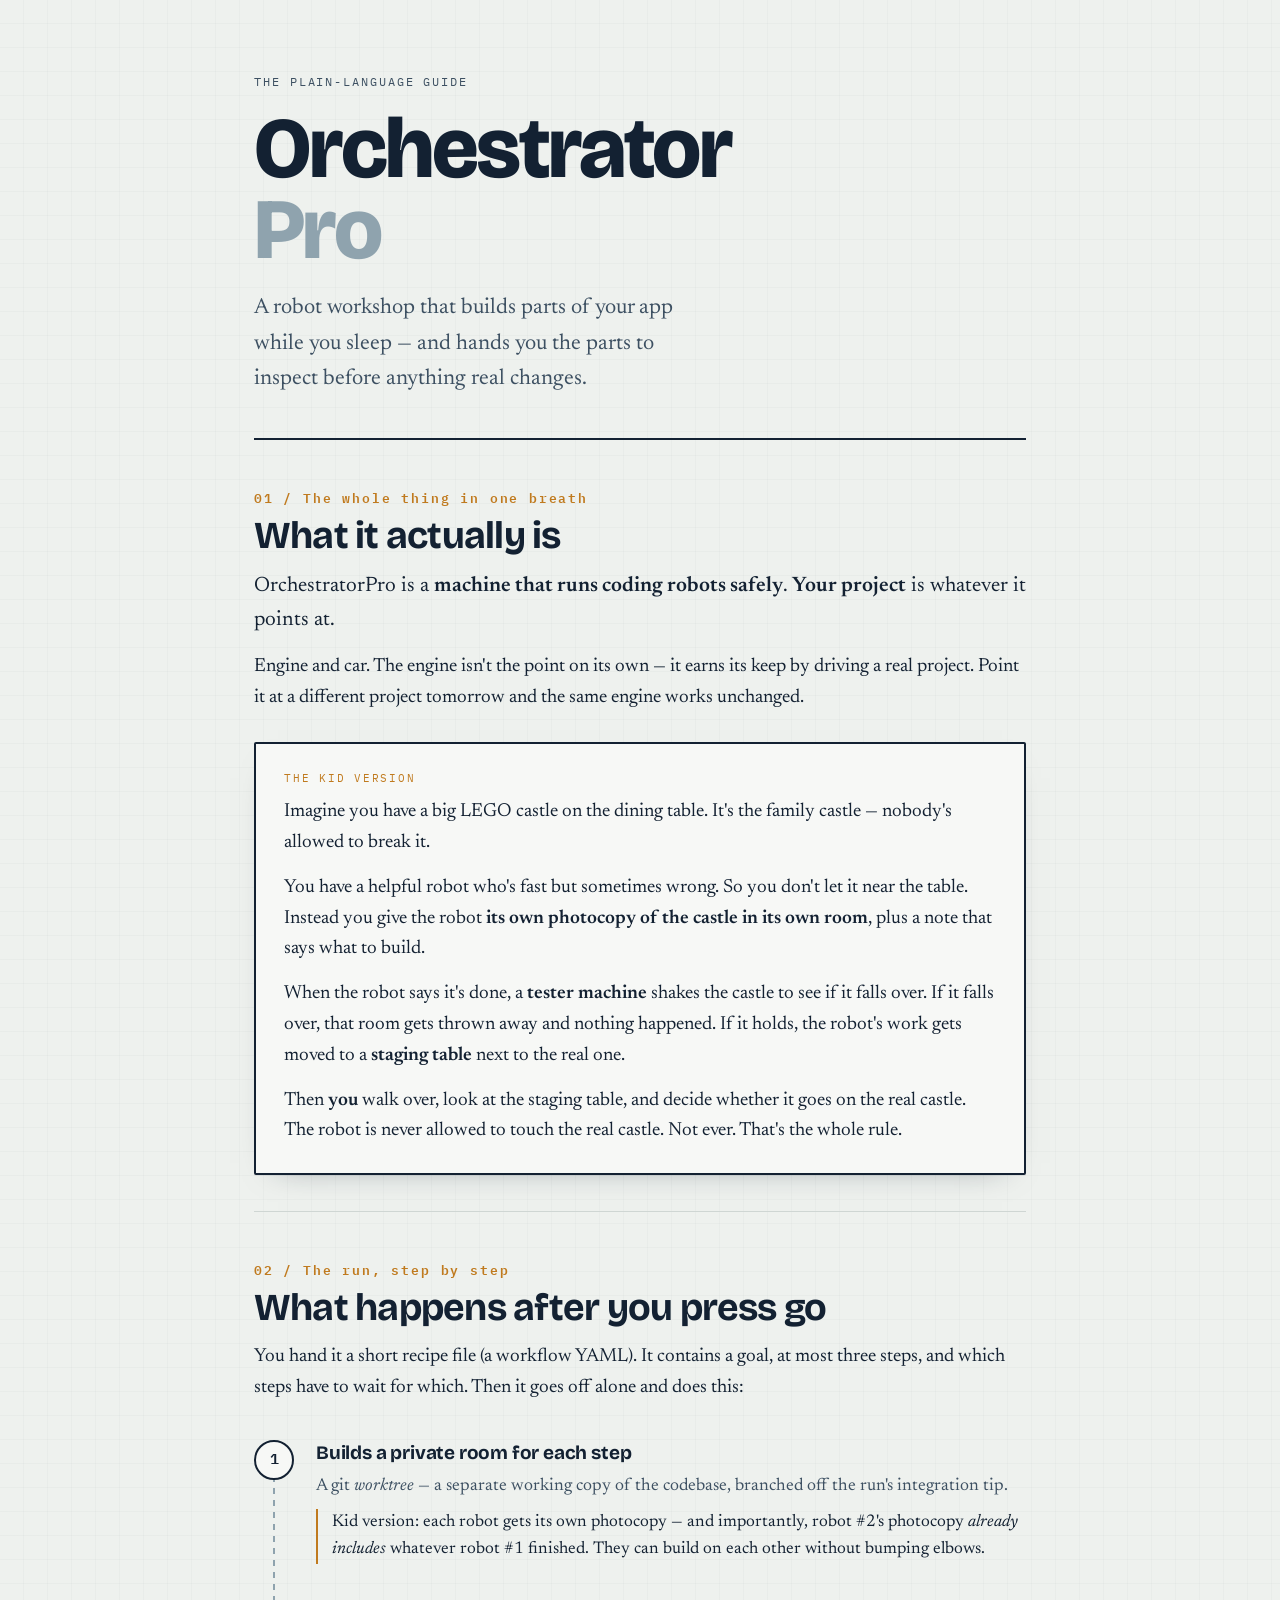
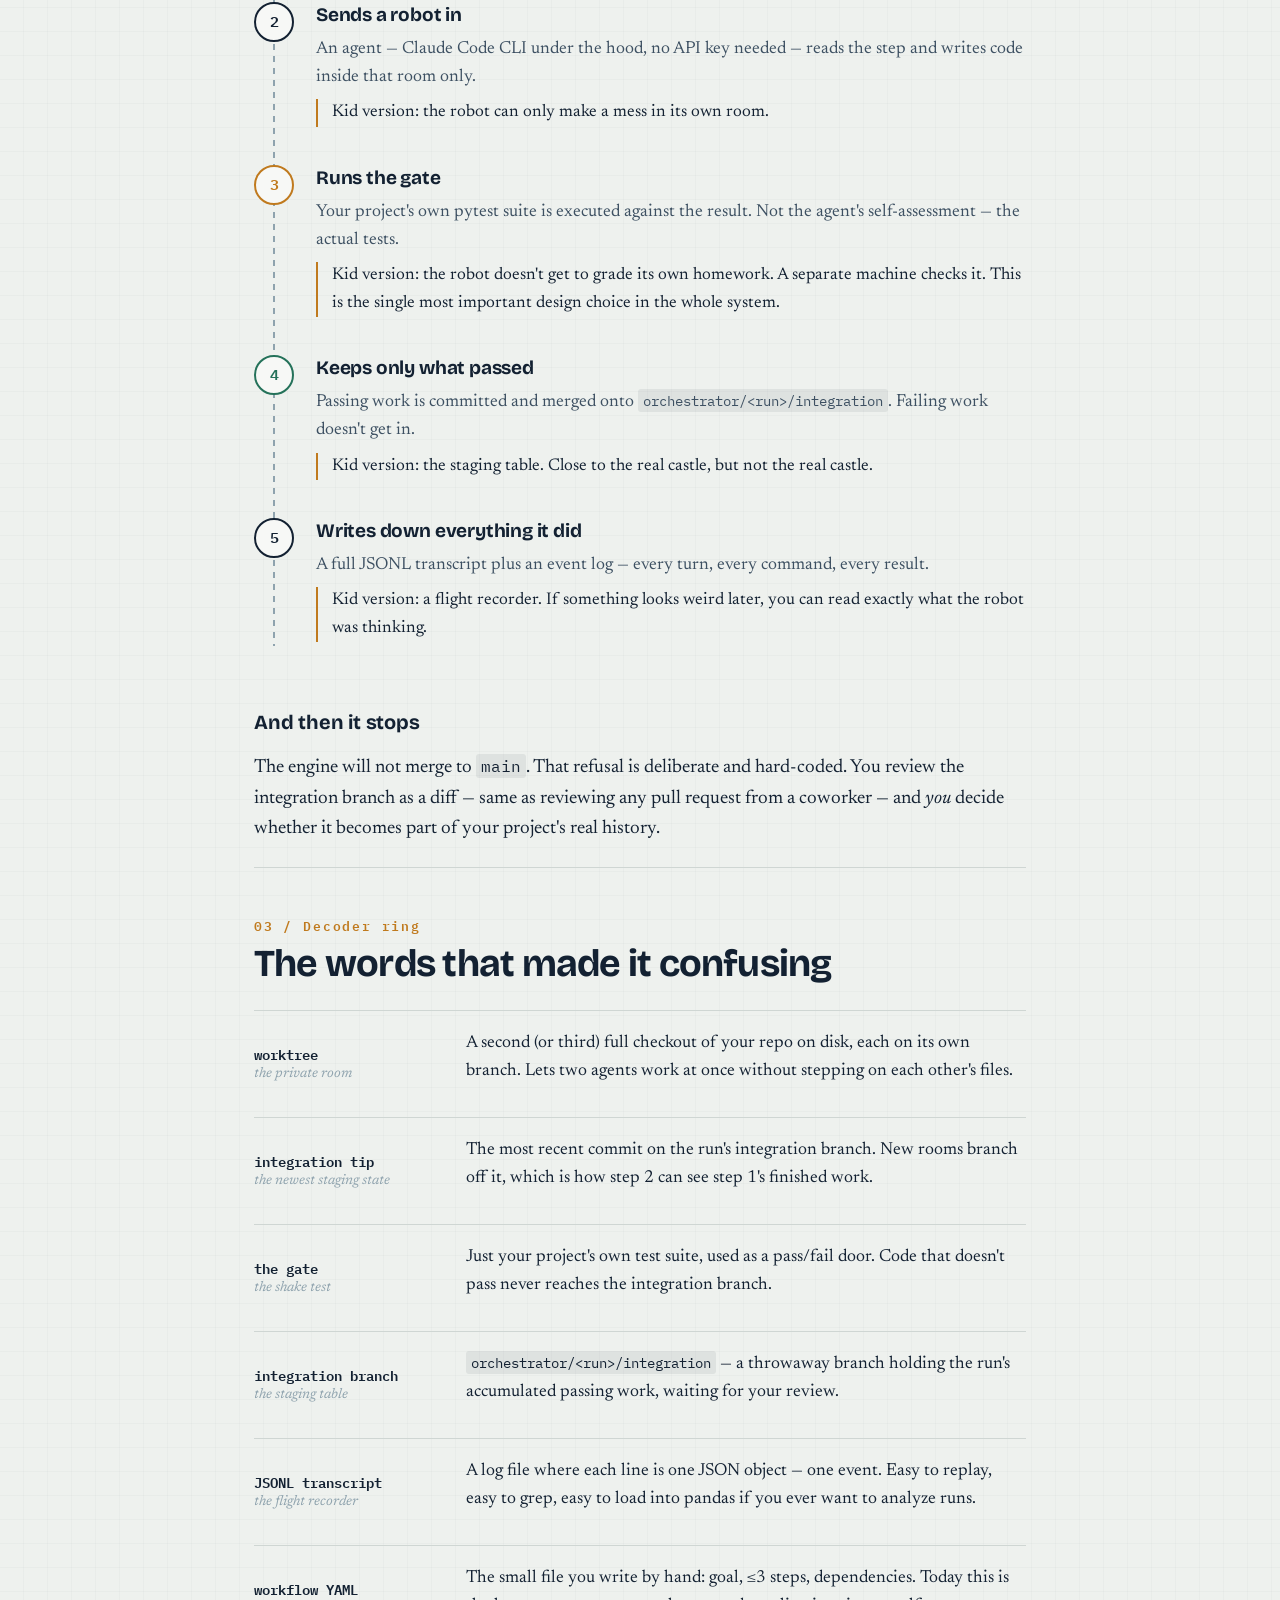
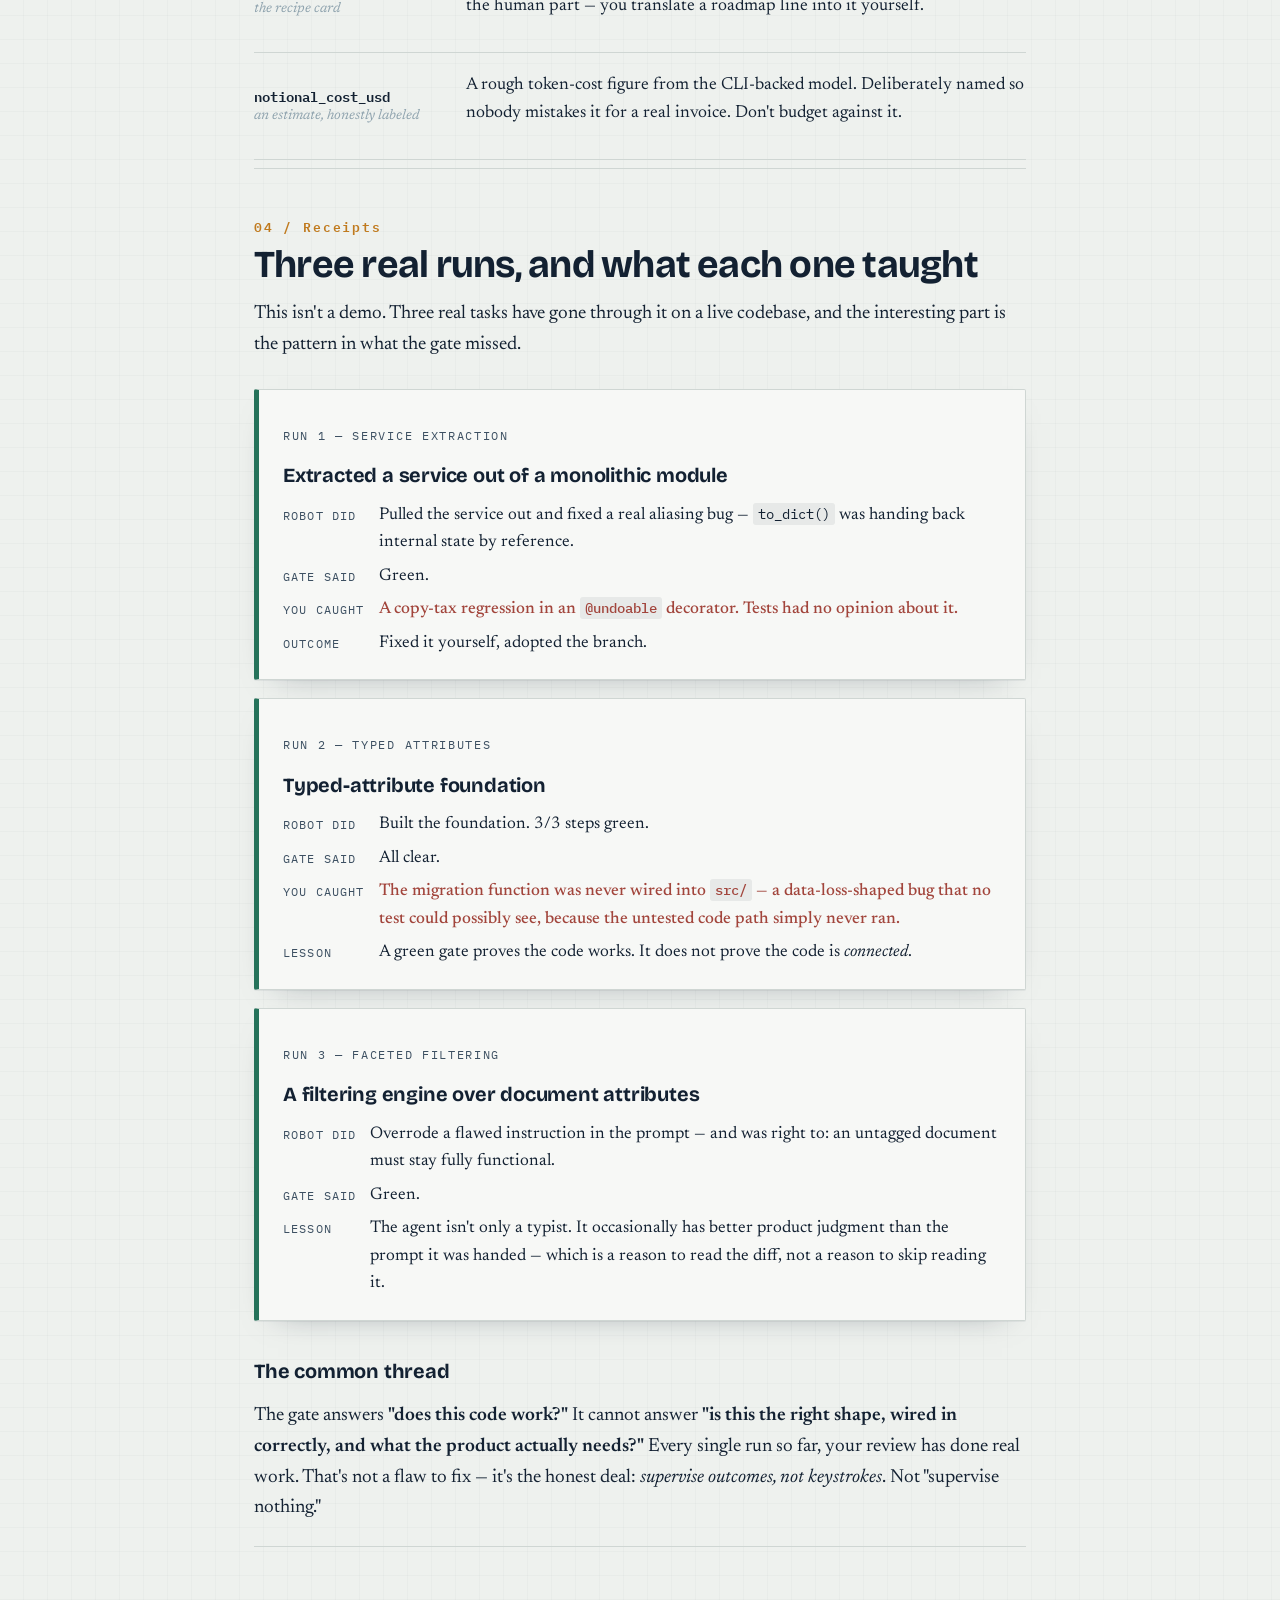
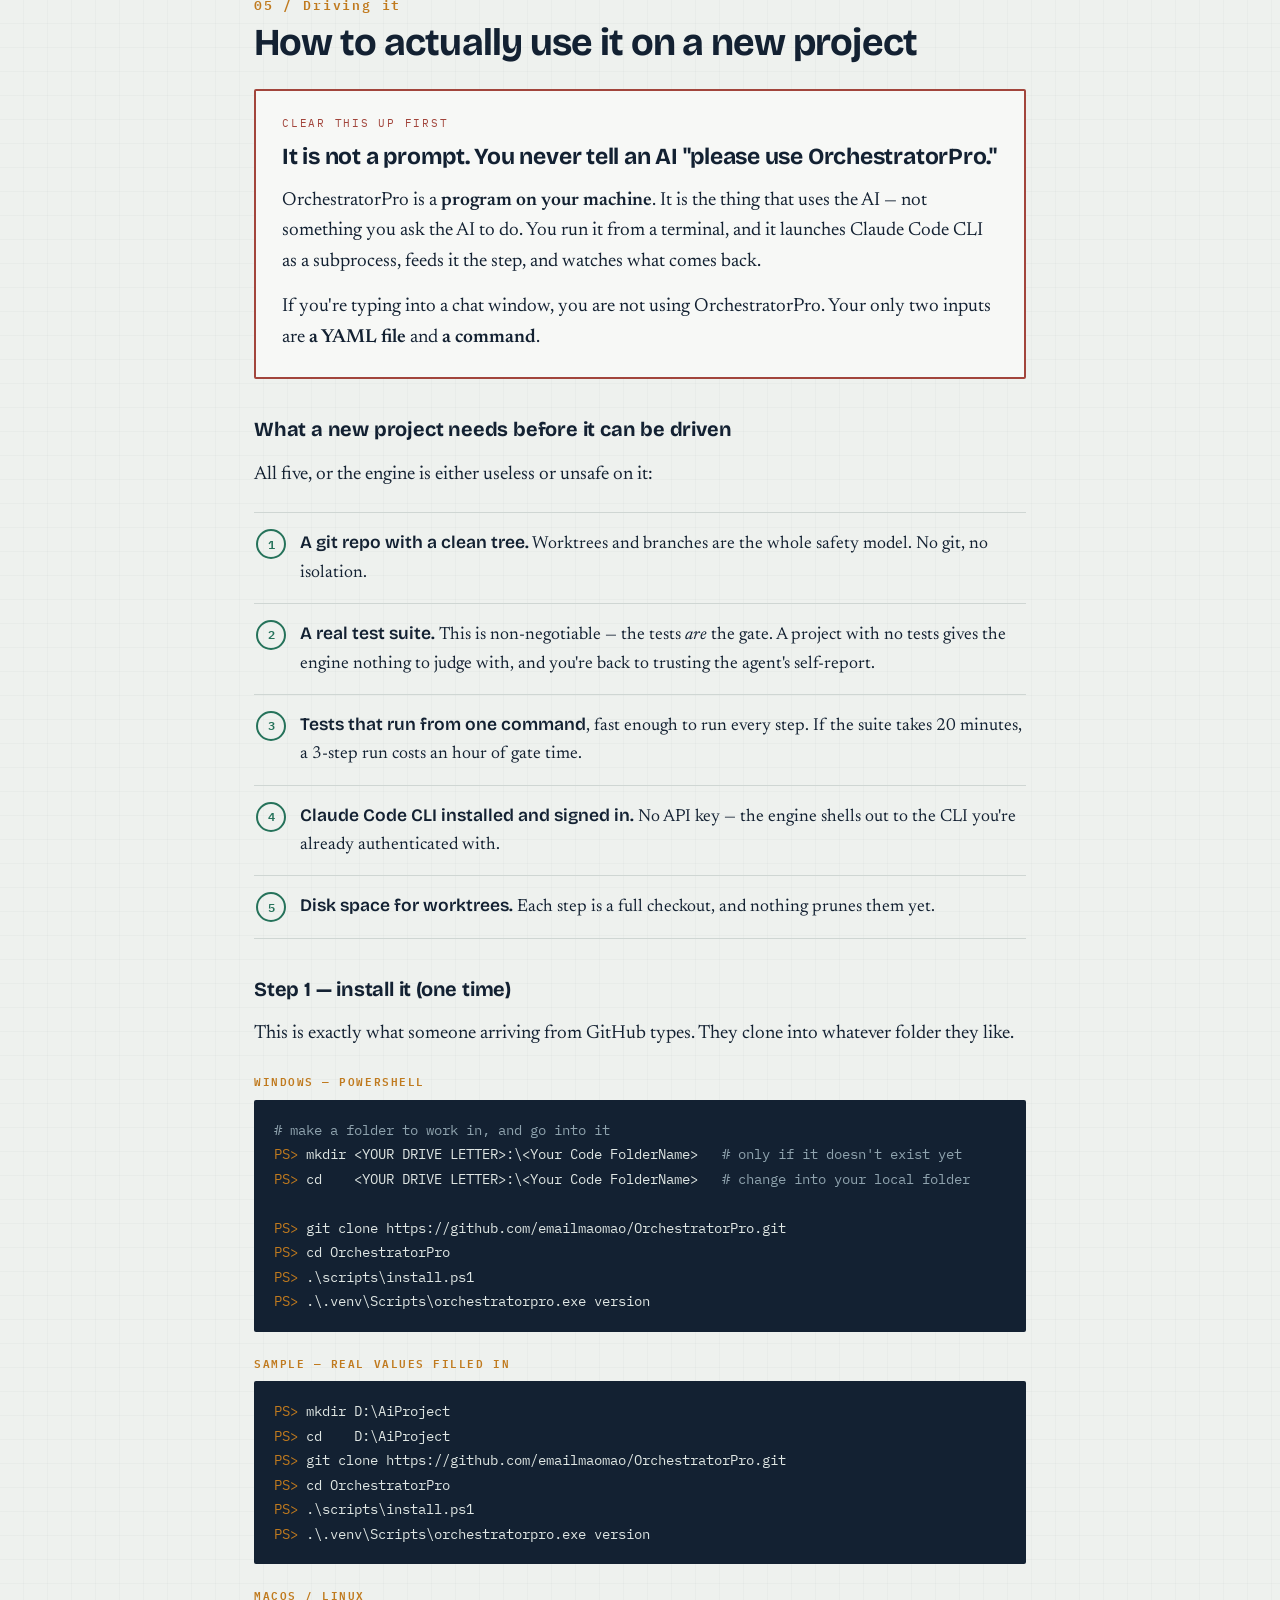
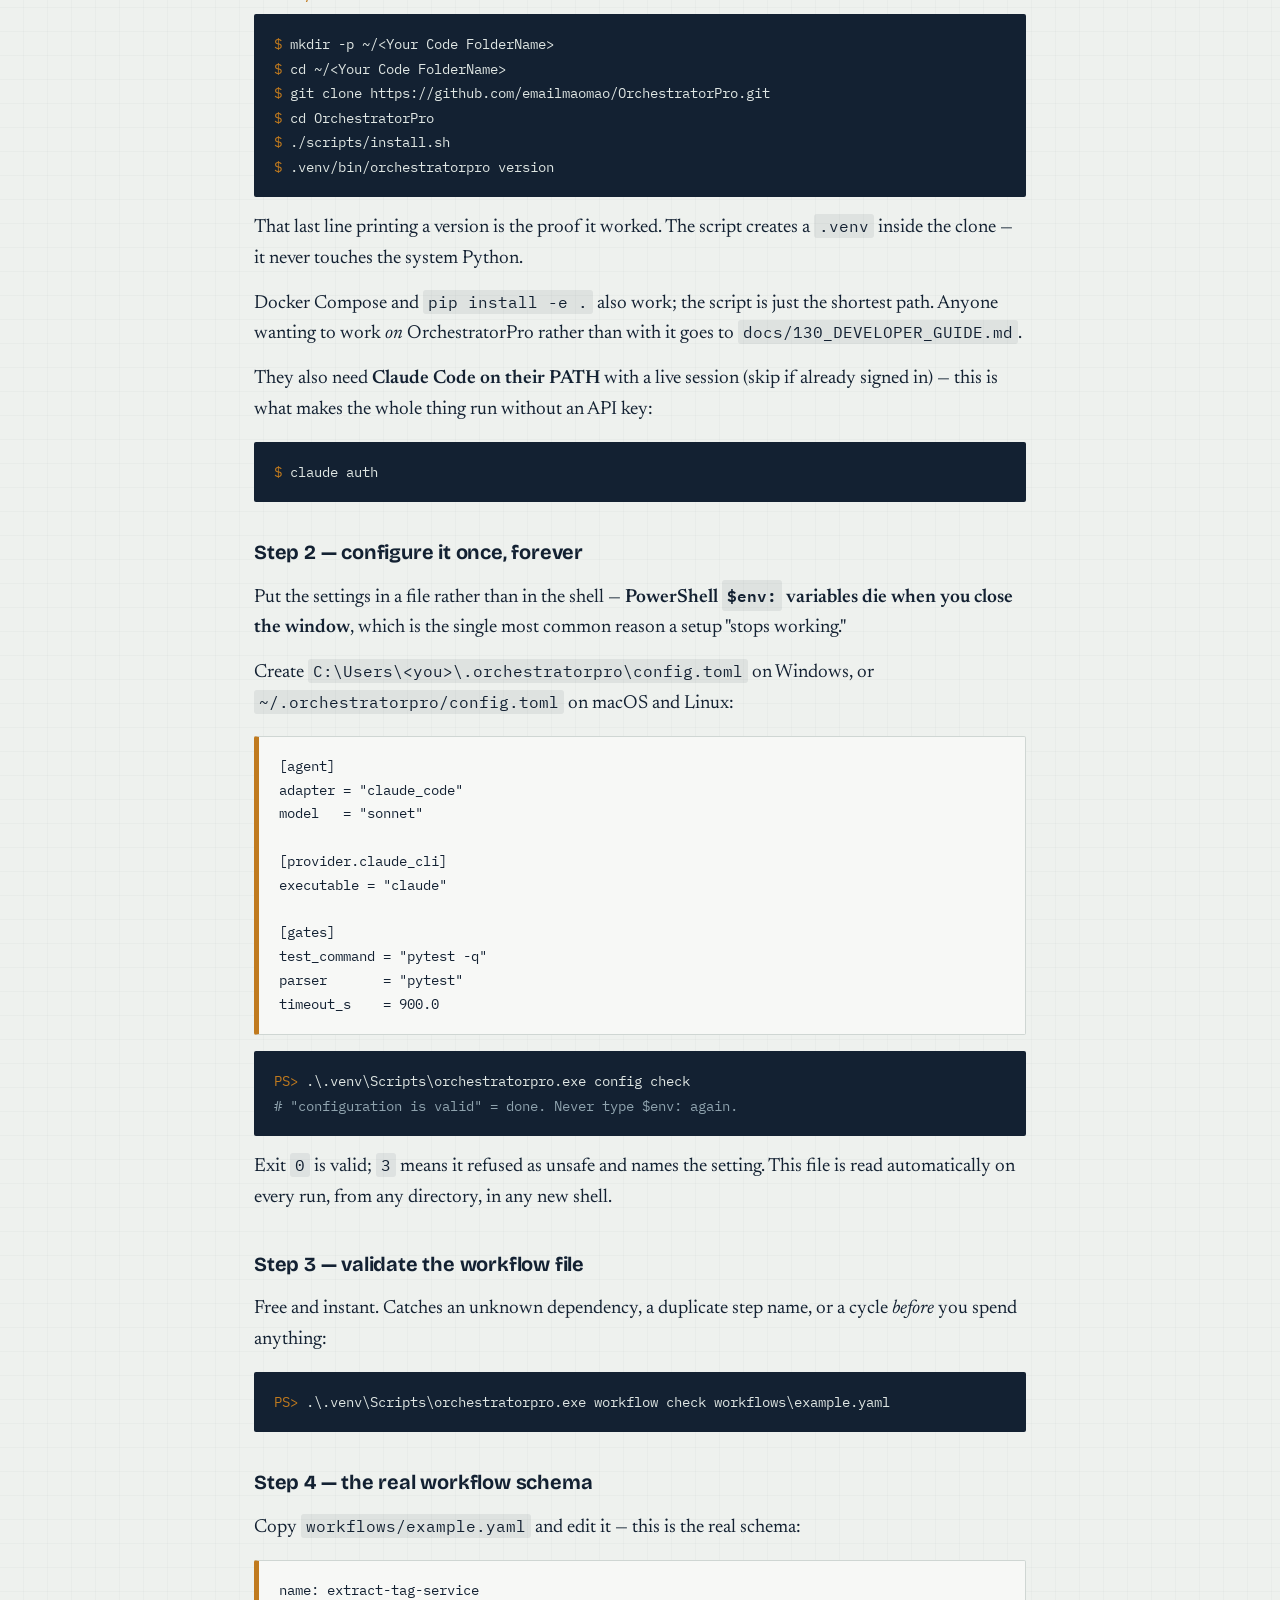
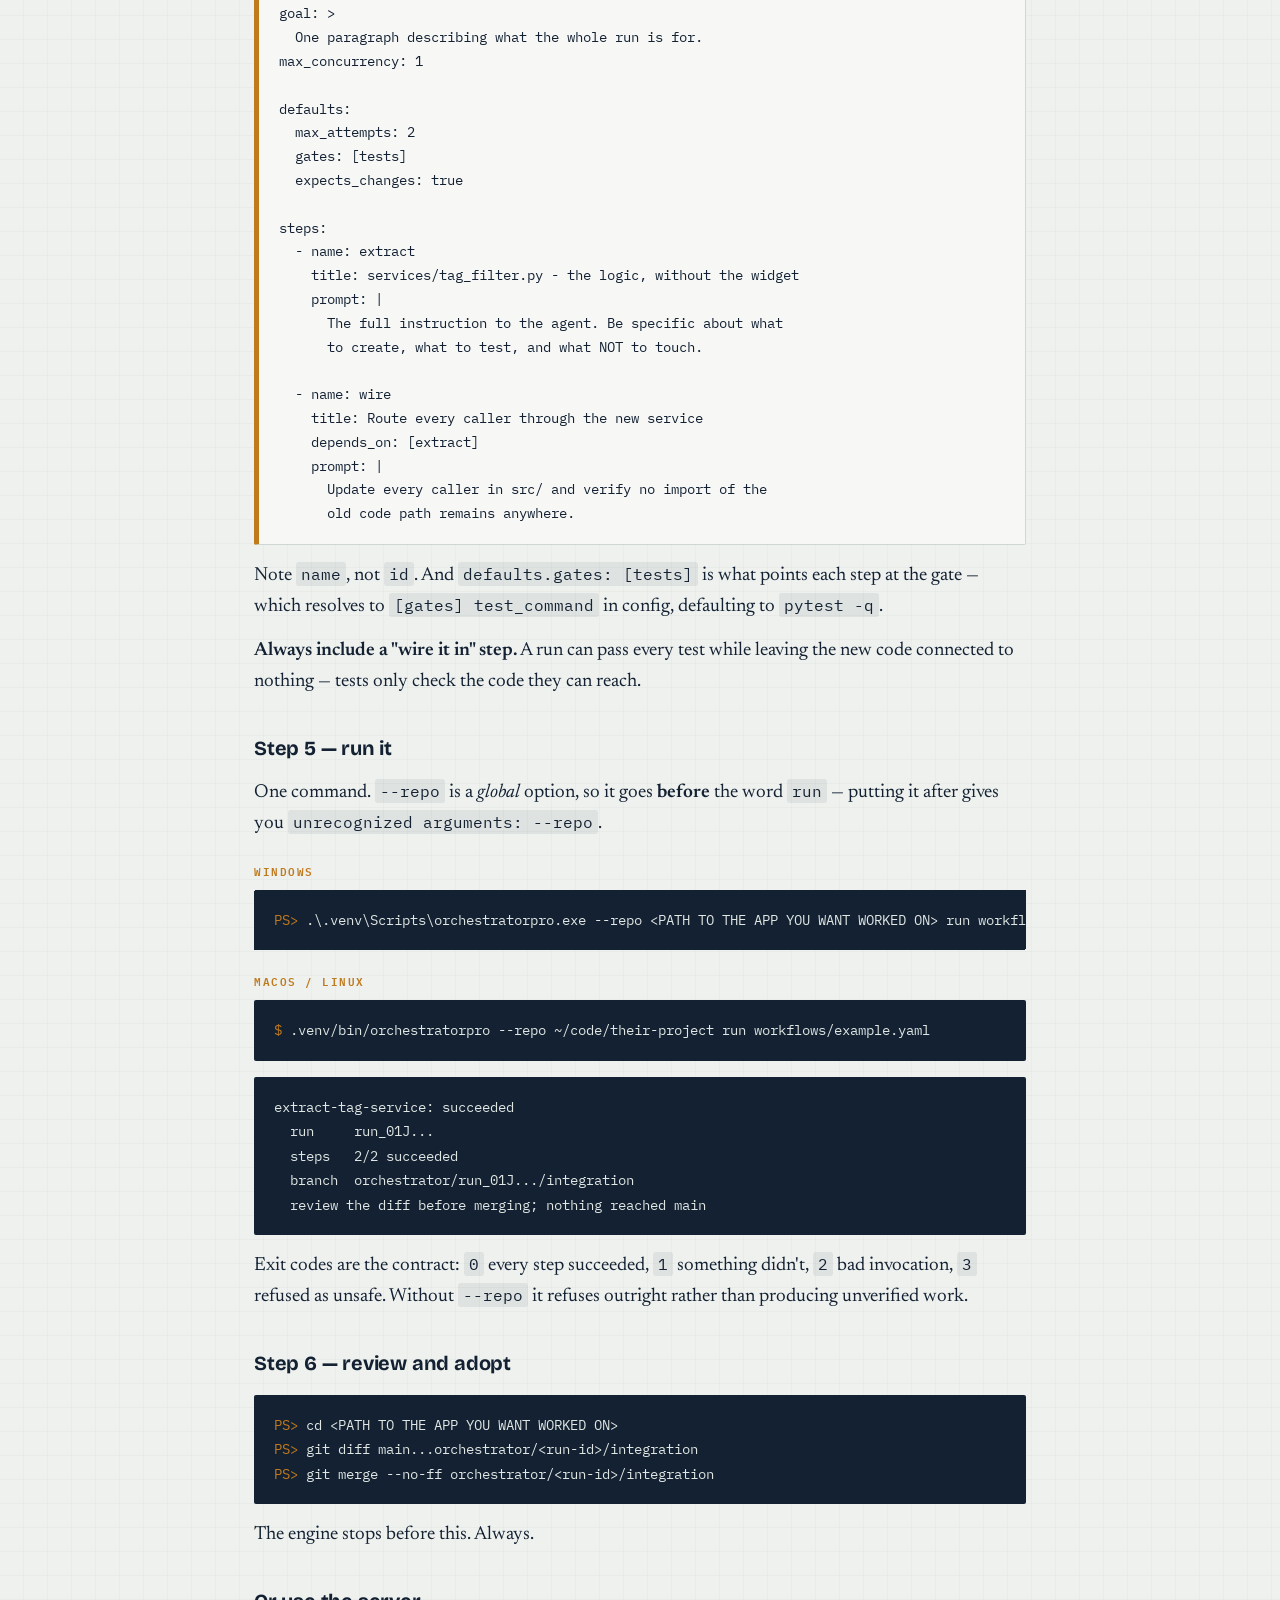
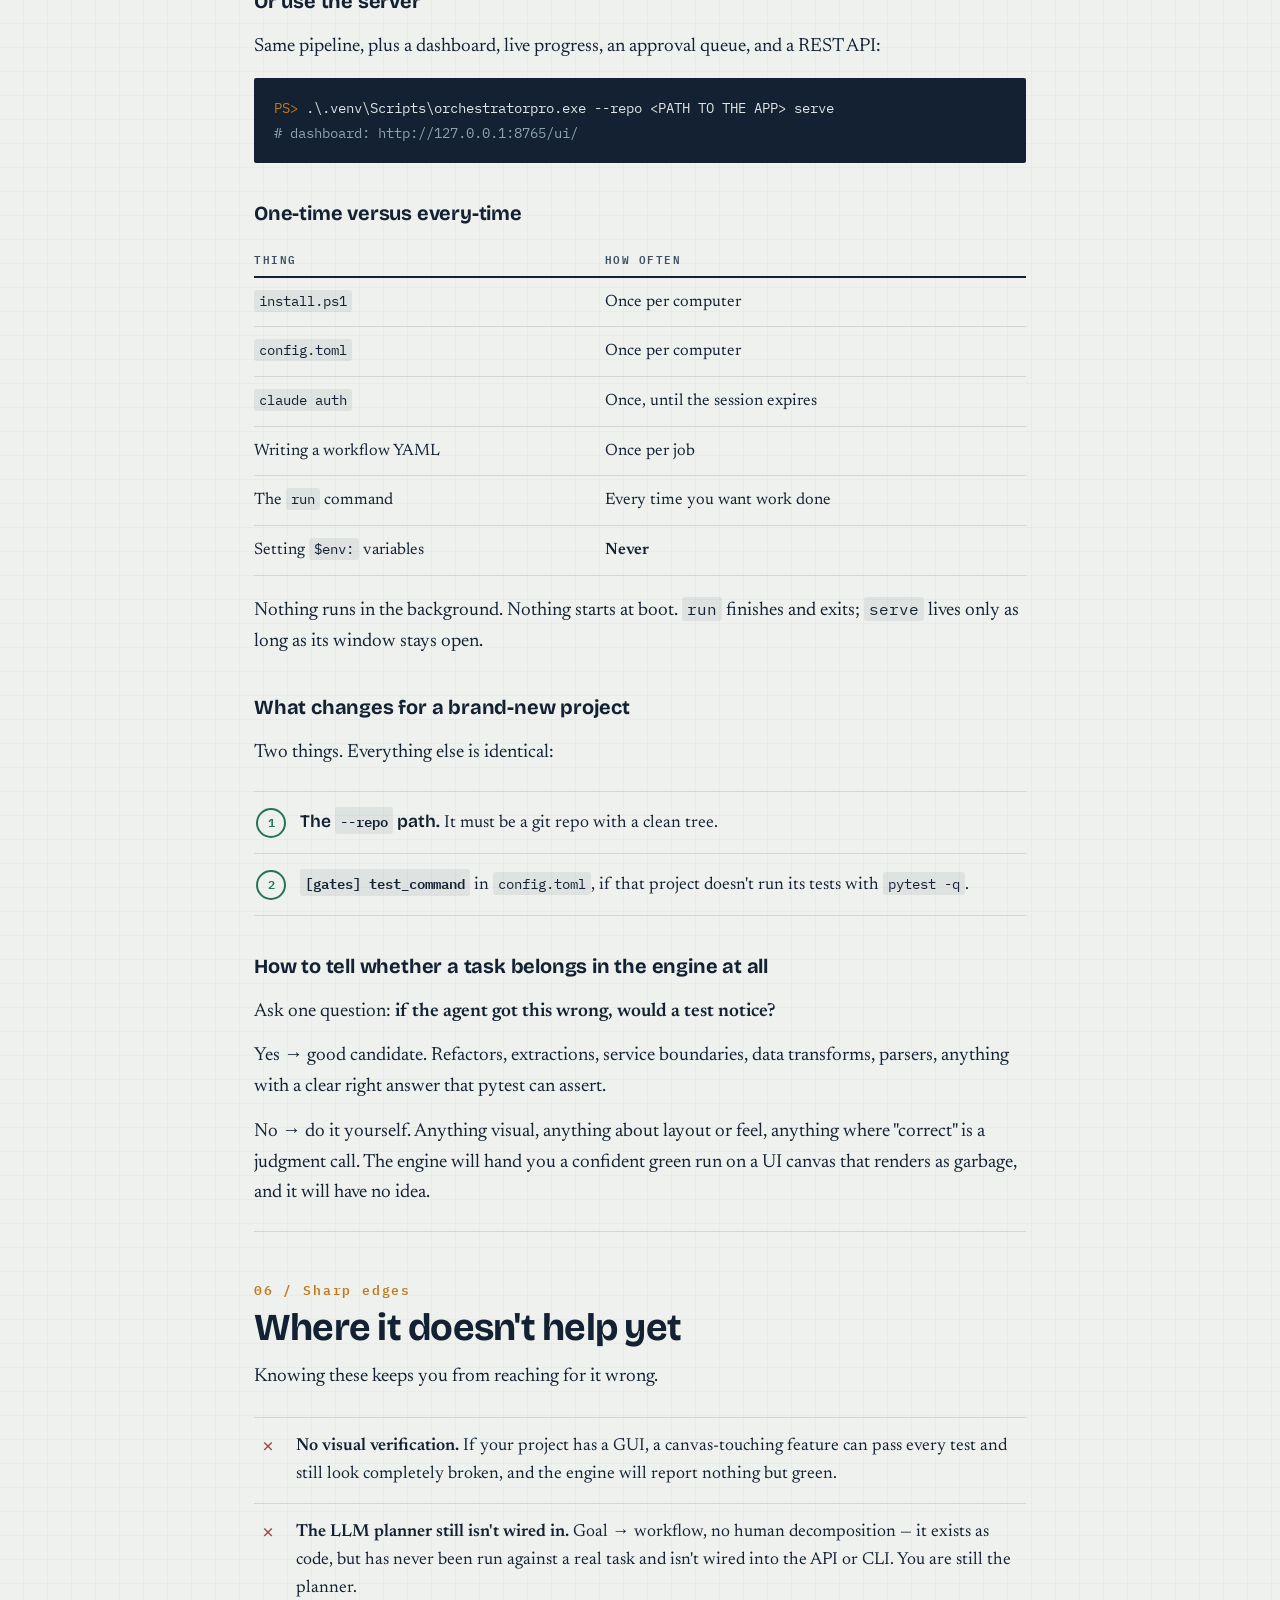
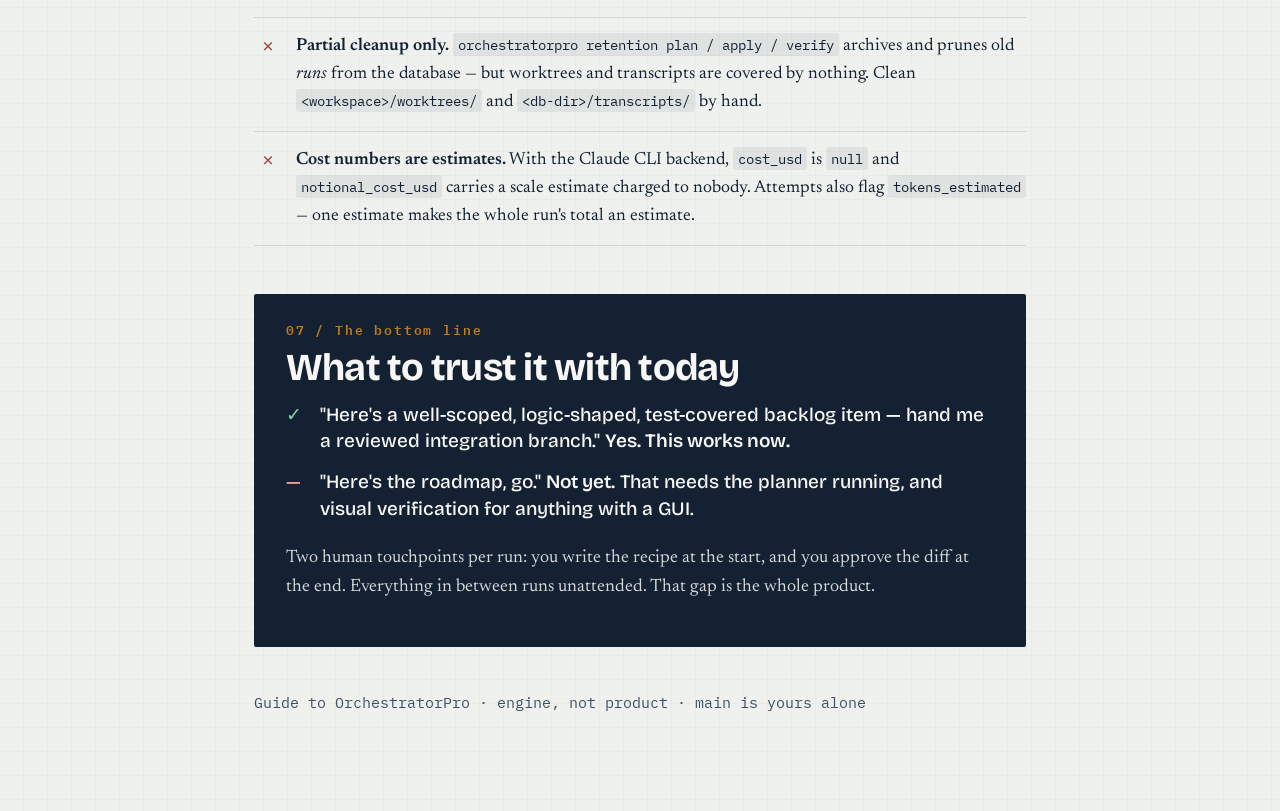
==== OrchestratorPro-guide.html @ 6c3adb08 "Add the plain-language guide" ====
<!DOCTYPE html>
<html lang="en">
<head>
<meta charset="utf-8">
<meta name="viewport" content="width=device-width, initial-scale=1">
<title>OrchestratorPro — the plain-language guide</title>
<link rel="preconnect" href="https://fonts.googleapis.com">
<link rel="preconnect" href="https://fonts.gstatic.com" crossorigin>
<link href="https://fonts.googleapis.com/css2?family=Bricolage+Grotesque:opsz,wght@12..96,500;12..96,700;12..96,800&family=Newsreader:ital,opsz,wght@0,6..72,400;0,6..72,500;1,6..72,400&family=IBM+Plex+Mono:wght@400;600&display=swap" rel="stylesheet">
<style>
  :root{
    --ink:#132132; --ink-soft:#3d5062; --paper:#eef1ee; --paper-2:#f7f8f6;
    --rail:#8fa3ae; --pass:#25725a; --gate:#c07a1e; --stop:#a2453c; --line:#cfd6d3;
    --shadow:0 1px 0 rgba(19,33,50,.06), 0 12px 32px -24px rgba(19,33,50,.5);
  }
  *{box-sizing:border-box}
  html{-webkit-text-size-adjust:100%}
  body{
    margin:0;
    background:
      linear-gradient(transparent 23px, rgba(19,33,50,.045) 24px),
      linear-gradient(90deg, transparent 23px, rgba(19,33,50,.045) 24px),
      var(--paper);
    background-size:24px 24px;
    color:var(--ink);
    font-family:"Newsreader",Georgia,serif;
    font-size:19px; line-height:1.62;
  }
  .wrap{max-width:820px;margin:0 auto;padding:0 24px 96px}
  .mast{padding:72px 0 40px;border-bottom:2px solid var(--ink)}
  .eyebrow{
    font-family:"IBM Plex Mono",ui-monospace,monospace;
    font-size:12px;letter-spacing:.16em;text-transform:uppercase;
    color:var(--ink-soft);margin:0 0 18px;
  }
  h1{
    font-family:"Bricolage Grotesque","Helvetica Neue",sans-serif;
    font-weight:800;font-size:clamp(44px,8vw,86px);line-height:.94;
    letter-spacing:-.03em;margin:0 0 20px;
  }
  h1 em{font-style:normal;display:block;color:var(--rail)}
  .standfirst{font-size:22px;max-width:38ch;margin:0;color:var(--ink-soft)}
  section{padding:52px 0 8px;border-bottom:1px solid var(--line)}
  section:last-of-type{border-bottom:0}
  h2{
    font-family:"Bricolage Grotesque",sans-serif;font-weight:700;
    font-size:clamp(26px,4.2vw,38px);line-height:1.06;letter-spacing:-.02em;margin:0 0 6px;
  }
  h2 .num{
    font-family:"IBM Plex Mono",monospace;font-size:13px;font-weight:600;
    color:var(--gate);display:block;letter-spacing:.14em;margin-bottom:10px;
  }
  h3{
    font-family:"Bricolage Grotesque",sans-serif;font-weight:700;
    font-size:20px;letter-spacing:-.01em;margin:34px 0 6px;
  }
  p{margin:14px 0}
  .lede{font-size:21px}
  strong{font-weight:600}
  code,.mono{font-family:"IBM Plex Mono",ui-monospace,monospace;font-size:.82em}
  code{background:rgba(19,33,50,.07);padding:2px 5px;border-radius:3px}
  .kid{
    background:var(--paper-2);border:2px solid var(--ink);border-radius:2px;
    padding:26px 28px;margin:28px 0;box-shadow:var(--shadow);
  }
  .kid .tag{
    font-family:"IBM Plex Mono",monospace;font-size:11px;letter-spacing:.16em;
    text-transform:uppercase;color:var(--gate);display:block;margin-bottom:10px;
  }
  .kid p:first-of-type{margin-top:0}
  .kid p:last-child{margin-bottom:0}
  .rail{margin:34px 0 10px;padding:0;list-style:none;position:relative}
  .rail::before{
    content:"";position:absolute;left:19px;top:14px;bottom:26px;
    width:2px;background:repeating-linear-gradient(var(--rail) 0 6px, transparent 6px 12px);
  }
  .rail li{position:relative;padding:0 0 30px 62px;min-height:44px}
  .rail .dot{
    position:absolute;left:0;top:2px;width:40px;height:40px;border-radius:50%;
    background:var(--paper-2);border:2px solid var(--ink);
    display:grid;place-items:center;
    font-family:"IBM Plex Mono",monospace;font-weight:600;font-size:15px;
  }
  .rail li.is-gate .dot{border-color:var(--gate);color:var(--gate)}
  .rail li.is-pass .dot{border-color:var(--pass);color:var(--pass)}
  .rail h4{
    font-family:"Bricolage Grotesque",sans-serif;font-weight:700;font-size:19px;
    margin:6px 0 2px;letter-spacing:-.01em;
  }
  .rail p{margin:4px 0 0;font-size:17.5px;color:var(--ink-soft)}
  .rail .plain{
    display:block;margin-top:8px;padding-left:14px;border-left:2px solid var(--gate);
    font-size:17px;color:var(--ink);
  }
  .decoder{margin:26px 0 0;padding:0;list-style:none}
  .decoder li{
    display:grid;grid-template-columns:190px 1fr;gap:22px;
    padding:18px 0;border-top:1px solid var(--line);
  }
  .decoder li:last-child{border-bottom:1px solid var(--line)}
  .decoder .term{
    font-family:"IBM Plex Mono",monospace;font-size:14px;font-weight:600;
    line-height:1.5;word-break:break-word;
  }
  .decoder .term span{display:block;font-family:"Newsreader",serif;font-weight:400;font-size:14px;color:var(--rail);font-style:italic}
  .decoder .def{margin:0;font-size:17.5px}
  .runs{display:grid;gap:18px;margin:28px 0 0}
  .run{
    background:var(--paper-2);border:1px solid var(--line);border-left:5px solid var(--pass);
    border-radius:2px;padding:22px 24px;box-shadow:var(--shadow);
  }
  .run .id{
    font-family:"IBM Plex Mono",monospace;font-size:12px;letter-spacing:.14em;
    text-transform:uppercase;color:var(--ink-soft);
  }
  .run h4{font-family:"Bricolage Grotesque",sans-serif;font-size:20px;margin:6px 0 10px;letter-spacing:-.01em}
  .run dl{margin:0;display:grid;grid-template-columns:auto 1fr;gap:6px 14px;font-size:17px}
  .run dt{
    font-family:"IBM Plex Mono",monospace;font-size:11.5px;letter-spacing:.1em;
    text-transform:uppercase;color:var(--ink-soft);padding-top:5px;
  }
  .run dd{margin:0}
  .run .caught{color:var(--stop);font-weight:500}
  pre.cmd{
    background:var(--ink);color:#dfe6e3;border-radius:2px;
    padding:18px 20px;margin:16px 0;overflow-x:auto;
    font-family:"IBM Plex Mono",ui-monospace,monospace;font-size:14px;line-height:1.75;
  }
  pre.cmd .c{color:#8fa3ae}
  pre.cmd .p{color:var(--gate)}
  pre.cmd code{background:none;padding:0;font-size:inherit;color:inherit}
  pre.yaml{
    background:var(--paper-2);border:1px solid var(--line);border-left:5px solid var(--gate);
    border-radius:2px;padding:18px 20px;margin:16px 0;overflow-x:auto;
    font-family:"IBM Plex Mono",ui-monospace,monospace;font-size:14px;line-height:1.7;color:var(--ink);
  }
  pre.yaml .c{color:var(--rail)}
  .correction{
    border:2px solid var(--stop);border-radius:2px;padding:24px 26px;margin:26px 0;
    background:var(--paper-2);
  }
  .correction .tag{
    font-family:"IBM Plex Mono",monospace;font-size:11px;letter-spacing:.16em;
    text-transform:uppercase;color:var(--stop);display:block;margin-bottom:10px;
  }
  .correction p:first-of-type{margin-top:0}
  .correction p:last-child{margin-bottom:0}
  .correction .big{
    font-family:"Bricolage Grotesque",sans-serif;font-size:23px;font-weight:700;
    line-height:1.24;letter-spacing:-.01em;
  }
  .check{list-style:none;margin:22px 0 0;padding:0;counter-reset:ck}
  .check li{
    position:relative;padding:16px 0 16px 46px;border-top:1px solid var(--line);font-size:17.5px;
  }
  .check li:last-child{border-bottom:1px solid var(--line)}
  .check li::before{
    counter-increment:ck;content:counter(ck);
    position:absolute;left:2px;top:16px;width:26px;height:26px;border-radius:50%;
    border:2px solid var(--pass);color:var(--pass);
    display:grid;place-items:center;
    font-family:"IBM Plex Mono",monospace;font-size:12px;font-weight:600;
  }
  .check b{font-weight:600;font-family:"Bricolage Grotesque",sans-serif}
  .oslabel{
    font-family:"IBM Plex Mono",monospace;font-size:11px;letter-spacing:.14em;
    text-transform:uppercase;color:var(--gate);margin:22px 0 -6px;font-weight:600;
  }
  table.where{width:100%;border-collapse:collapse;margin:20px 0;font-size:16.5px}
  table.where th{
    text-align:left;font-family:"IBM Plex Mono",monospace;font-size:11px;
    letter-spacing:.14em;text-transform:uppercase;color:var(--ink-soft);
    border-bottom:2px solid var(--ink);padding:0 12px 8px 0;font-weight:600;
  }
  table.where td{padding:11px 12px 11px 0;border-bottom:1px solid var(--line);vertical-align:top}
  table.where td.mono{font-family:"IBM Plex Mono",monospace;font-size:13.5px;word-break:break-word}
  .limits{list-style:none;margin:24px 0 0;padding:0}
  .limits li{
    position:relative;padding:14px 0 14px 42px;border-top:1px solid var(--line);font-size:17.5px;
  }
  .limits li:last-child{border-bottom:1px solid var(--line)}
  .limits li::before{
    content:"×";position:absolute;left:8px;top:13px;
    font-family:"IBM Plex Mono",monospace;color:var(--stop);font-size:20px;line-height:1.4;
  }
  .verdict{
    margin:40px 0 0;padding:30px 32px;background:var(--ink);color:var(--paper-2);border-radius:2px;
  }
  .verdict h2{color:var(--paper-2);margin-bottom:14px}
  .verdict h2 .num{color:var(--gate)}
  .verdict .yes,.verdict .no{
    font-family:"Bricolage Grotesque",sans-serif;font-size:19px;font-weight:500;
    margin:14px 0;padding-left:34px;position:relative;line-height:1.4;
  }
  .verdict .yes::before{content:"✓";position:absolute;left:0;color:#7fd3ae}
  .verdict .no::before{content:"—";position:absolute;left:0;color:#e5a08f}
  footer{padding:44px 0 0;font-size:15px;color:var(--ink-soft);font-family:"IBM Plex Mono",monospace}
  @media (max-width:600px){
    body{font-size:18px}
    .decoder li{grid-template-columns:1fr;gap:6px}
    .run dl{grid-template-columns:1fr;gap:2px 0}
    .run dt{padding-top:10px}
  }
  @media (prefers-reduced-motion:no-preference){
    section{animation:rise .5s ease-out both;animation-timeline:view();animation-range:entry 0% cover 22%}
    @keyframes rise{from{opacity:0;transform:translateY(14px)}to{opacity:1;transform:none}}
  }
  a:focus-visible,li:focus-visible{outline:3px solid var(--gate);outline-offset:3px}
</style>
</head>
<body>
<div class="wrap">

  <header class="mast">
    <p class="eyebrow">The plain-language guide</p>
    <h1>Orchestrator<em>Pro</em></h1>
    <p class="standfirst">A robot workshop that builds parts of your app while you sleep — and hands you the parts to inspect before anything real changes.</p>
  </header>

  <section>
    <h2><span class="num">01 / The whole thing in one breath</span>What it actually is</h2>
    <p class="lede">OrchestratorPro is a <strong>machine that runs coding robots safely</strong>. <strong>Your project</strong> is whatever it points at.</p>
    <p>Engine and car. The engine isn't the point on its own — it earns its keep by driving a real project. Point it at a different project tomorrow and the same engine works unchanged.</p>

    <div class="kid">
      <span class="tag">The kid version</span>
      <p>Imagine you have a big LEGO castle on the dining table. It's the family castle — nobody's allowed to break it.</p>
      <p>You have a helpful robot who's fast but sometimes wrong. So you don't let it near the table. Instead you give the robot <strong>its own photocopy of the castle in its own room</strong>, plus a note that says what to build.</p>
      <p>When the robot says it's done, a <strong>tester machine</strong> shakes the castle to see if it falls over. If it falls over, that room gets thrown away and nothing happened. If it holds, the robot's work gets moved to a <strong>staging table</strong> next to the real one.</p>
      <p>Then <strong>you</strong> walk over, look at the staging table, and decide whether it goes on the real castle. The robot is never allowed to touch the real castle. Not ever. That's the whole rule.</p>
    </div>
  </section>

  <section>
    <h2><span class="num">02 / The run, step by step</span>What happens after you press go</h2>
    <p>You hand it a short recipe file (a workflow YAML). It contains a goal, at most three steps, and which steps have to wait for which. Then it goes off alone and does this:</p>

    <ol class="rail">
      <li>
        <span class="dot">1</span>
        <h4>Builds a private room for each step</h4>
        <p>A git <em>worktree</em> — a separate working copy of the codebase, branched off the run's integration tip.</p>
        <span class="plain">Kid version: each robot gets its own photocopy — and importantly, robot #2's photocopy <em>already includes</em> whatever robot #1 finished. They can build on each other without bumping elbows.</span>
      </li>
      <li>
        <span class="dot">2</span>
        <h4>Sends a robot in</h4>
        <p>An agent — Claude Code CLI under the hood, no API key needed — reads the step and writes code inside that room only.</p>
        <span class="plain">Kid version: the robot can only make a mess in its own room.</span>
      </li>
      <li class="is-gate">
        <span class="dot">3</span>
        <h4>Runs the gate</h4>
        <p>Your project's own pytest suite is executed against the result. Not the agent's self-assessment — the actual tests.</p>
        <span class="plain">Kid version: the robot doesn't get to grade its own homework. A separate machine checks it. This is the single most important design choice in the whole system.</span>
      </li>
      <li class="is-pass">
        <span class="dot">4</span>
        <h4>Keeps only what passed</h4>
        <p>Passing work is committed and merged onto <code>orchestrator/&lt;run&gt;/integration</code>. Failing work doesn't get in.</p>
        <span class="plain">Kid version: the staging table. Close to the real castle, but not the real castle.</span>
      </li>
      <li>
        <span class="dot">5</span>
        <h4>Writes down everything it did</h4>
        <p>A full JSONL transcript plus an event log — every turn, every command, every result.</p>
        <span class="plain">Kid version: a flight recorder. If something looks weird later, you can read exactly what the robot was thinking.</span>
      </li>
    </ol>

    <h3>And then it stops</h3>
    <p>The engine will not merge to <code>main</code>. That refusal is deliberate and hard-coded. You review the integration branch as a diff — same as reviewing any pull request from a coworker — and <em>you</em> decide whether it becomes part of your project's real history.</p>
  </section>

  <section>
    <h2><span class="num">03 / Decoder ring</span>The words that made it confusing</h2>
    <ul class="decoder">
      <li>
        <p class="term">worktree<span>the private room</span></p>
        <p class="def">A second (or third) full checkout of your repo on disk, each on its own branch. Lets two agents work at once without stepping on each other's files.</p>
      </li>
      <li>
        <p class="term">integration tip<span>the newest staging state</span></p>
        <p class="def">The most recent commit on the run's integration branch. New rooms branch off it, which is how step 2 can see step 1's finished work.</p>
      </li>
      <li>
        <p class="term">the gate<span>the shake test</span></p>
        <p class="def">Just your project's own test suite, used as a pass/fail door. Code that doesn't pass never reaches the integration branch.</p>
      </li>
      <li>
        <p class="term">integration branch<span>the staging table</span></p>
        <p class="def"><code>orchestrator/&lt;run&gt;/integration</code> — a throwaway branch holding the run's accumulated passing work, waiting for your review.</p>
      </li>
      <li>
        <p class="term">JSONL transcript<span>the flight recorder</span></p>
        <p class="def">A log file where each line is one JSON object — one event. Easy to replay, easy to grep, easy to load into pandas if you ever want to analyze runs.</p>
      </li>
      <li>
        <p class="term">workflow YAML<span>the recipe card</span></p>
        <p class="def">The small file you write by hand: goal, ≤3 steps, dependencies. Today this is the human part — you translate a roadmap line into it yourself.</p>
      </li>
      <li>
        <p class="term">notional_cost_usd<span>an estimate, honestly labeled</span></p>
        <p class="def">A rough token-cost figure from the CLI-backed model. Deliberately named so nobody mistakes it for a real invoice. Don't budget against it.</p>
      </li>
    </ul>
  </section>

  <section>
    <h2><span class="num">04 / Receipts</span>Three real runs, and what each one taught</h2>
    <p>This isn't a demo. Three real tasks have gone through it on a live codebase, and the interesting part is the pattern in what the gate missed.</p>

    <div class="runs">
      <div class="run">
        <p class="id">Run 1 — service extraction</p>
        <h4>Extracted a service out of a monolithic module</h4>
        <dl>
          <dt>Robot did</dt><dd>Pulled the service out and fixed a real aliasing bug — <code>to_dict()</code> was handing back internal state by reference.</dd>
          <dt>Gate said</dt><dd>Green.</dd>
          <dt>You caught</dt><dd class="caught">A copy-tax regression in an <code>@undoable</code> decorator. Tests had no opinion about it.</dd>
          <dt>Outcome</dt><dd>Fixed it yourself, adopted the branch.</dd>
        </dl>
      </div>

      <div class="run">
        <p class="id">Run 2 — typed attributes</p>
        <h4>Typed-attribute foundation</h4>
        <dl>
          <dt>Robot did</dt><dd>Built the foundation. 3/3 steps green.</dd>
          <dt>Gate said</dt><dd>All clear.</dd>
          <dt>You caught</dt><dd class="caught">The migration function was never wired into <code>src/</code> — a data-loss-shaped bug that no test could possibly see, because the untested code path simply never ran.</dd>
          <dt>Lesson</dt><dd>A green gate proves the code works. It does not prove the code is <em>connected</em>.</dd>
        </dl>
      </div>

      <div class="run">
        <p class="id">Run 3 — faceted filtering</p>
        <h4>A filtering engine over document attributes</h4>
        <dl>
          <dt>Robot did</dt><dd>Overrode a flawed instruction in the prompt — and was right to: an untagged document must stay fully functional.</dd>
          <dt>Gate said</dt><dd>Green.</dd>
          <dt>Lesson</dt><dd>The agent isn't only a typist. It occasionally has better product judgment than the prompt it was handed — which is a reason to read the diff, not a reason to skip reading it.</dd>
        </dl>
      </div>
    </div>

    <h3>The common thread</h3>
    <p>The gate answers <strong>"does this code work?"</strong> It cannot answer <strong>"is this the right shape, wired in correctly, and what the product actually needs?"</strong> Every single run so far, your review has done real work. That's not a flaw to fix — it's the honest deal: <em>supervise outcomes, not keystrokes</em>. Not "supervise nothing."</p>
  </section>

  <section>
    <h2><span class="num">05 / Driving it</span>How to actually use it on a new project</h2>

    <div class="correction">
      <span class="tag">Clear this up first</span>
      <p class="big">It is not a prompt. You never tell an AI "please use OrchestratorPro."</p>
      <p>OrchestratorPro is a <strong>program on your machine</strong>. It is the thing that uses the AI — not something you ask the AI to do. You run it from a terminal, and it launches Claude Code CLI as a subprocess, feeds it the step, and watches what comes back.</p>
      <p>If you're typing into a chat window, you are not using OrchestratorPro. Your only two inputs are <strong>a YAML file</strong> and <strong>a command</strong>.</p>
    </div>

    

    <h3>What a new project needs before it can be driven</h3>
    <p>All five, or the engine is either useless or unsafe on it:</p>
    <ol class="check">
      <li><b>A git repo with a clean tree.</b> Worktrees and branches are the whole safety model. No git, no isolation.</li>
      <li><b>A real test suite.</b> This is non-negotiable — the tests <em>are</em> the gate. A project with no tests gives the engine nothing to judge with, and you're back to trusting the agent's self-report.</li>
      <li><b>Tests that run from one command</b>, fast enough to run every step. If the suite takes 20 minutes, a 3-step run costs an hour of gate time.</li>
      <li><b>Claude Code CLI installed and signed in.</b> No API key — the engine shells out to the CLI you're already authenticated with.</li>
      <li><b>Disk space for worktrees.</b> Each step is a full checkout, and nothing prunes them yet.</li>
    </ol>

    <h3>Step 1 — install it (one time)</h3>
    <p>This is exactly what someone arriving from GitHub types. They clone into whatever folder they like.</p>

    <p class="oslabel">Windows — PowerShell</p>
    <pre class="cmd"><span class="c"># make a folder to work in, and go into it</span>
<span class="p">PS&gt;</span> mkdir &lt;YOUR DRIVE LETTER&gt;:\&lt;Your Code FolderName&gt;   <span class="c"># only if it doesn't exist yet</span>
<span class="p">PS&gt;</span> cd    &lt;YOUR DRIVE LETTER&gt;:\&lt;Your Code FolderName&gt;   <span class="c"># change into your local folder</span>

<span class="p">PS&gt;</span> git clone https://github.com/emailmaomao/OrchestratorPro.git
<span class="p">PS&gt;</span> cd OrchestratorPro
<span class="p">PS&gt;</span> .\scripts\install.ps1
<span class="p">PS&gt;</span> .\.venv\Scripts\orchestratorpro.exe version</pre>
    <p class="oslabel">Sample — real values filled in</p>
    <pre class="cmd"><span class="p">PS&gt;</span> mkdir D:\AiProject
<span class="p">PS&gt;</span> cd    D:\AiProject
<span class="p">PS&gt;</span> git clone https://github.com/emailmaomao/OrchestratorPro.git
<span class="p">PS&gt;</span> cd OrchestratorPro
<span class="p">PS&gt;</span> .\scripts\install.ps1
<span class="p">PS&gt;</span> .\.venv\Scripts\orchestratorpro.exe version</pre>

    <p class="oslabel">macOS / Linux</p>
    <pre class="cmd"><span class="p">$</span> mkdir -p ~/&lt;Your Code FolderName&gt;
<span class="p">$</span> cd ~/&lt;Your Code FolderName&gt;
<span class="p">$</span> git clone https://github.com/emailmaomao/OrchestratorPro.git
<span class="p">$</span> cd OrchestratorPro
<span class="p">$</span> ./scripts/install.sh
<span class="p">$</span> .venv/bin/orchestratorpro version</pre>

    <p>That last line printing a version is the proof it worked. The script creates a <code>.venv</code> inside the clone — it never touches the system Python.</p>
    <p>Docker Compose and <code>pip install -e .</code> also work; the script is just the shortest path. Anyone wanting to work <em>on</em> OrchestratorPro rather than with it goes to <code>docs/130_DEVELOPER_GUIDE.md</code>.</p>

    <p>They also need <strong>Claude Code on their PATH</strong> with a live session (skip if already signed in) — this is what makes the whole thing run without an API key:</p>
    <pre class="cmd"><span class="p">$</span> claude auth</pre>

    <h3>Step 2 — configure it once, forever</h3>
    <p>Put the settings in a file rather than in the shell — <strong>PowerShell <code>$env:</code> variables die when you close the window</strong>, which is the single most common reason a setup "stops working."</p>
    <p>Create <code>C:\Users\&lt;you&gt;\.orchestratorpro\config.toml</code> on Windows, or <code>~/.orchestratorpro/config.toml</code> on macOS and Linux:</p>
    <pre class="yaml">[agent]
adapter = "claude_code"
model   = "sonnet"

[provider.claude_cli]
executable = "claude"

[gates]
test_command = "pytest -q"
parser       = "pytest"
timeout_s    = 900.0</pre>
    <pre class="cmd"><span class="p">PS&gt;</span> .\.venv\Scripts\orchestratorpro.exe config check
<span class="c"># "configuration is valid" = done. Never type $env: again.</span></pre>
    <p>Exit <code>0</code> is valid; <code>3</code> means it refused as unsafe and names the setting. This file is read automatically on every run, from any directory, in any new shell.</p>

    <h3>Step 3 — validate the workflow file</h3>
    <p>Free and instant. Catches an unknown dependency, a duplicate step name, or a cycle <em>before</em> you spend anything:</p>
    <pre class="cmd"><span class="p">PS&gt;</span> .\.venv\Scripts\orchestratorpro.exe workflow check workflows\example.yaml</pre>

    <h3>Step 4 — the real workflow schema</h3>
    <p>Copy <code>workflows/example.yaml</code> and edit it — this is the real schema:</p>
    <pre class="yaml">name: extract-tag-service
goal: &gt;
  One paragraph describing what the whole run is for.
max_concurrency: 1

defaults:
  max_attempts: 2
  gates: [tests]
  expects_changes: true

steps:
  - name: extract
    title: services/tag_filter.py - the logic, without the widget
    prompt: |
      The full instruction to the agent. Be specific about what
      to create, what to test, and what NOT to touch.

  - name: wire
    title: Route every caller through the new service
    depends_on: [extract]
    prompt: |
      Update every caller in src/ and verify no import of the
      old code path remains anywhere.</pre>
    <p>Note <code>name</code>, not <code>id</code>. And <code>defaults.gates: [tests]</code> is what points each step at the gate — which resolves to <code>[gates] test_command</code> in config, defaulting to <code>pytest -q</code>.</p>
    <p><strong>Always include a "wire it in" step.</strong> A run can pass every test while leaving the new code connected to nothing — tests only check the code they can reach.</p>

    <h3>Step 5 — run it</h3>
    <p>One command. <code>--repo</code> is a <em>global</em> option, so it goes <strong>before</strong> the word <code>run</code> — putting it after gives you <code>unrecognized arguments: --repo</code>.</p>
    <p class="oslabel">Windows</p>
    <pre class="cmd"><span class="p">PS&gt;</span> .\.venv\Scripts\orchestratorpro.exe --repo &lt;PATH TO THE APP YOU WANT WORKED ON&gt; run workflows\example.yaml</pre>
    <p class="oslabel">macOS / Linux</p>
    <pre class="cmd"><span class="p">$</span> .venv/bin/orchestratorpro --repo ~/code/their-project run workflows/example.yaml</pre>
    <pre class="cmd">extract-tag-service: succeeded
  run     run_01J...
  steps   2/2 succeeded
  branch  orchestrator/run_01J.../integration
  review the diff before merging; nothing reached main</pre>
    <p>Exit codes are the contract: <code>0</code> every step succeeded, <code>1</code> something didn't, <code>2</code> bad invocation, <code>3</code> refused as unsafe. Without <code>--repo</code> it refuses outright rather than producing unverified work.</p>

    <h3>Step 6 — review and adopt</h3>
    <pre class="cmd"><span class="p">PS&gt;</span> cd &lt;PATH TO THE APP YOU WANT WORKED ON&gt;
<span class="p">PS&gt;</span> git diff main...orchestrator/&lt;run-id&gt;/integration
<span class="p">PS&gt;</span> git merge --no-ff orchestrator/&lt;run-id&gt;/integration</pre>
    <p>The engine stops before this. Always.</p>

    <h3>Or use the server</h3>
    <p>Same pipeline, plus a dashboard, live progress, an approval queue, and a REST API:</p>
    <pre class="cmd"><span class="p">PS&gt;</span> .\.venv\Scripts\orchestratorpro.exe --repo &lt;PATH TO THE APP&gt; serve
<span class="c"># dashboard: http://127.0.0.1:8765/ui/</span></pre>

    <h3>One-time versus every-time</h3>
    <table class="where">
      <tr><th>Thing</th><th>How often</th></tr>
      <tr><td><code>install.ps1</code></td><td>Once per computer</td></tr>
      <tr><td><code>config.toml</code></td><td>Once per computer</td></tr>
      <tr><td><code>claude auth</code></td><td>Once, until the session expires</td></tr>
      <tr><td>Writing a workflow YAML</td><td>Once per job</td></tr>
      <tr><td>The <code>run</code> command</td><td>Every time you want work done</td></tr>
      <tr><td>Setting <code>$env:</code> variables</td><td><strong>Never</strong></td></tr>
    </table>
    <p>Nothing runs in the background. Nothing starts at boot. <code>run</code> finishes and exits; <code>serve</code> lives only as long as its window stays open.</p>

    <h3>What changes for a brand-new project</h3>
    <p>Two things. Everything else is identical:</p>
    <ol class="check">
      <li><b>The <code>--repo</code> path.</b> It must be a git repo with a clean tree.</li>
      <li><b><code>[gates] test_command</code></b> in <code>config.toml</code>, if that project doesn't run its tests with <code>pytest -q</code>.</li>
    </ol>

    <h3>How to tell whether a task belongs in the engine at all</h3>
    <p>Ask one question: <strong>if the agent got this wrong, would a test notice?</strong></p>
    <p>Yes → good candidate. Refactors, extractions, service boundaries, data transforms, parsers, anything with a clear right answer that pytest can assert.</p>
    <p>No → do it yourself. Anything visual, anything about layout or feel, anything where "correct" is a judgment call. The engine will hand you a confident green run on a UI canvas that renders as garbage, and it will have no idea.</p>
  </section>

  <section>
    <h2><span class="num">06 / Sharp edges</span>Where it doesn't help yet</h2>
    <p>Knowing these keeps you from reaching for it wrong.</p>
    <ul class="limits">
      <li><strong>No visual verification.</strong> If your project has a GUI, a canvas-touching feature can pass every test and still look completely broken, and the engine will report nothing but green.</li>
      <li><strong>The LLM planner still isn't wired in.</strong> Goal → workflow, no human decomposition — it exists as code, but has never been run against a real task and isn't wired into the API or CLI. You are still the planner.</li>
      <li><strong>Partial cleanup only.</strong> <code>orchestratorpro retention plan / apply / verify</code> archives and prunes old <em>runs</em> from the database — but worktrees and transcripts are covered by nothing. Clean <code>&lt;workspace&gt;/worktrees/</code> and <code>&lt;db-dir&gt;/transcripts/</code> by hand.</li>
      <li><strong>Cost numbers are estimates.</strong> With the Claude CLI backend, <code>cost_usd</code> is <code>null</code> and <code>notional_cost_usd</code> carries a scale estimate charged to nobody. Attempts also flag <code>tokens_estimated</code> — one estimate makes the whole run's total an estimate.</li>
    </ul>
  </section>

  <div class="verdict">
    <h2><span class="num">07 / The bottom line</span>What to trust it with today</h2>
    <p class="yes">"Here's a well-scoped, logic-shaped, test-covered backlog item — hand me a reviewed integration branch." <strong>Yes. This works now.</strong></p>
    <p class="no">"Here's the roadmap, go." <strong>Not yet.</strong> That needs the planner running, and visual verification for anything with a GUI.</p>
    <p style="margin-top:22px;font-size:18px;opacity:.85">Two human touchpoints per run: you write the recipe at the start, and you approve the diff at the end. Everything in between runs unattended. That gap is the whole product.</p>
  </div>

  <footer>Guide to OrchestratorPro · engine, not product · main is yours alone</footer>
</div>
</body>
</html>
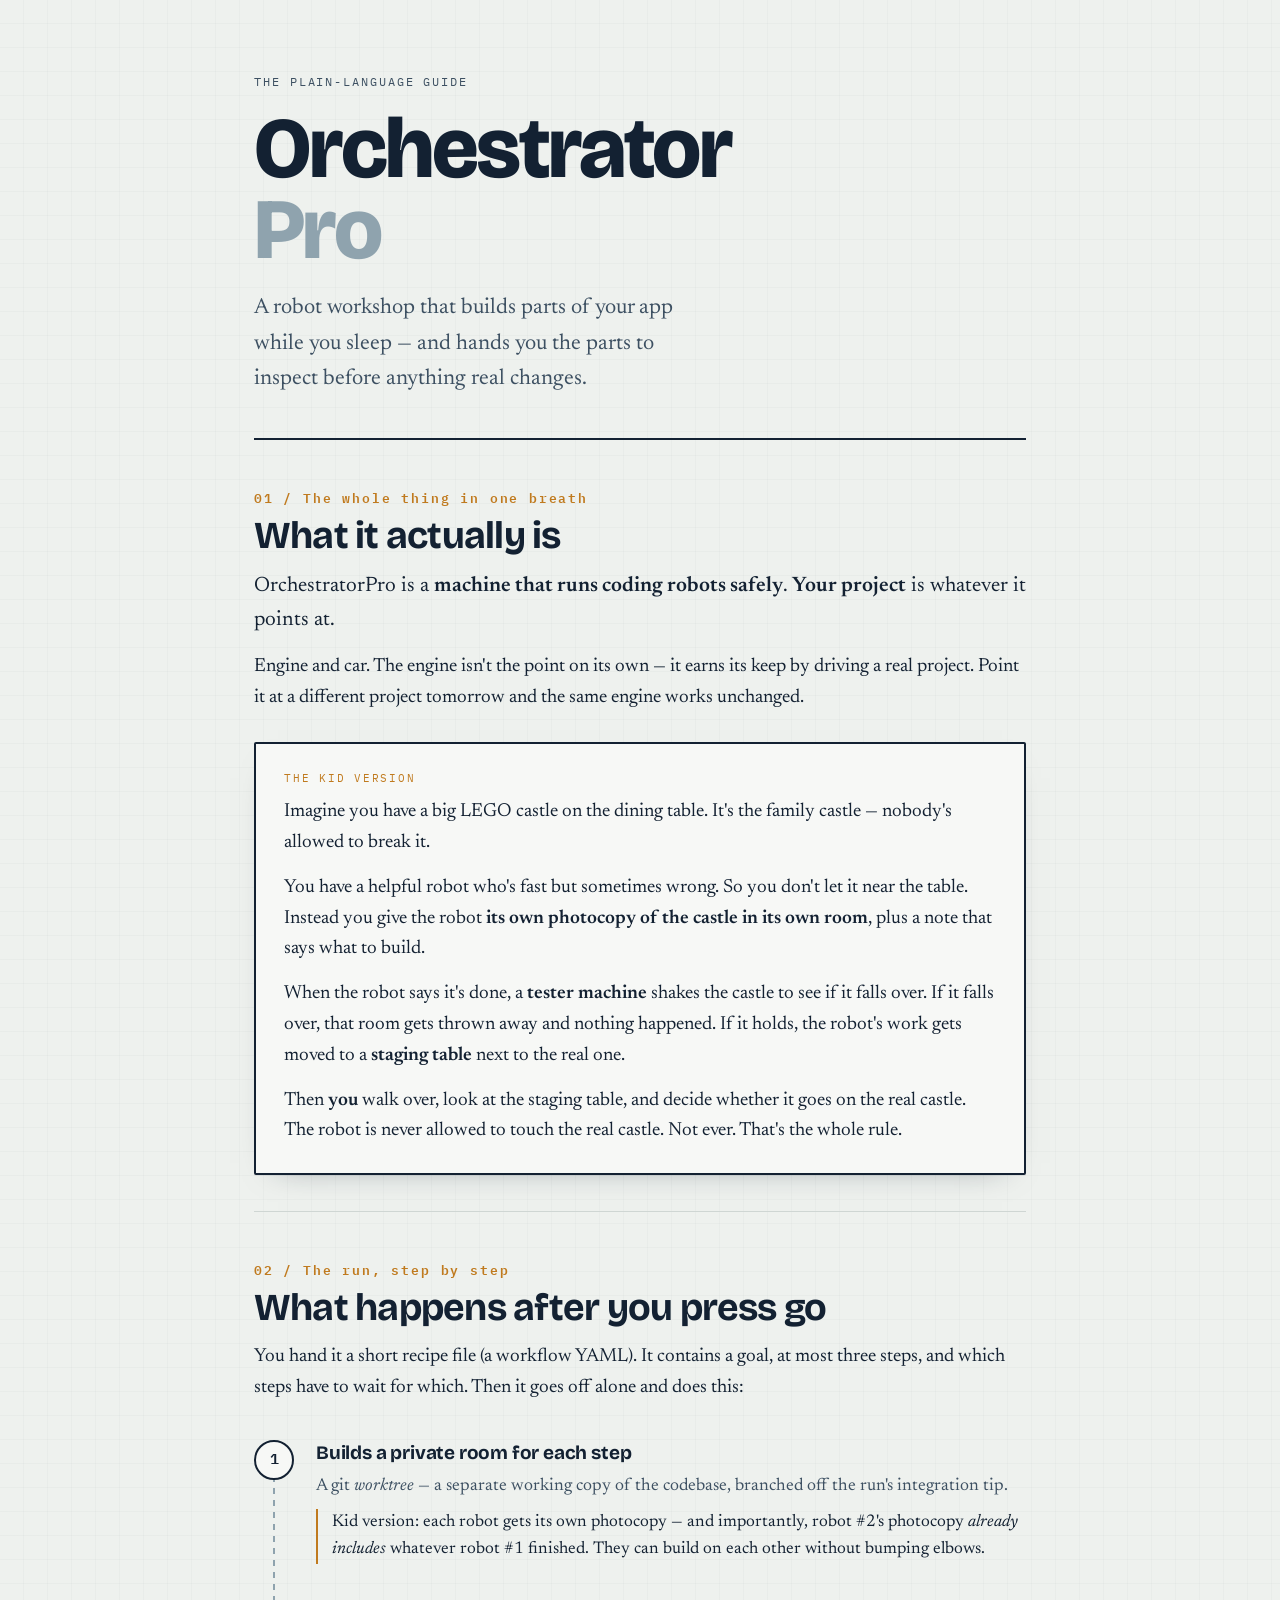
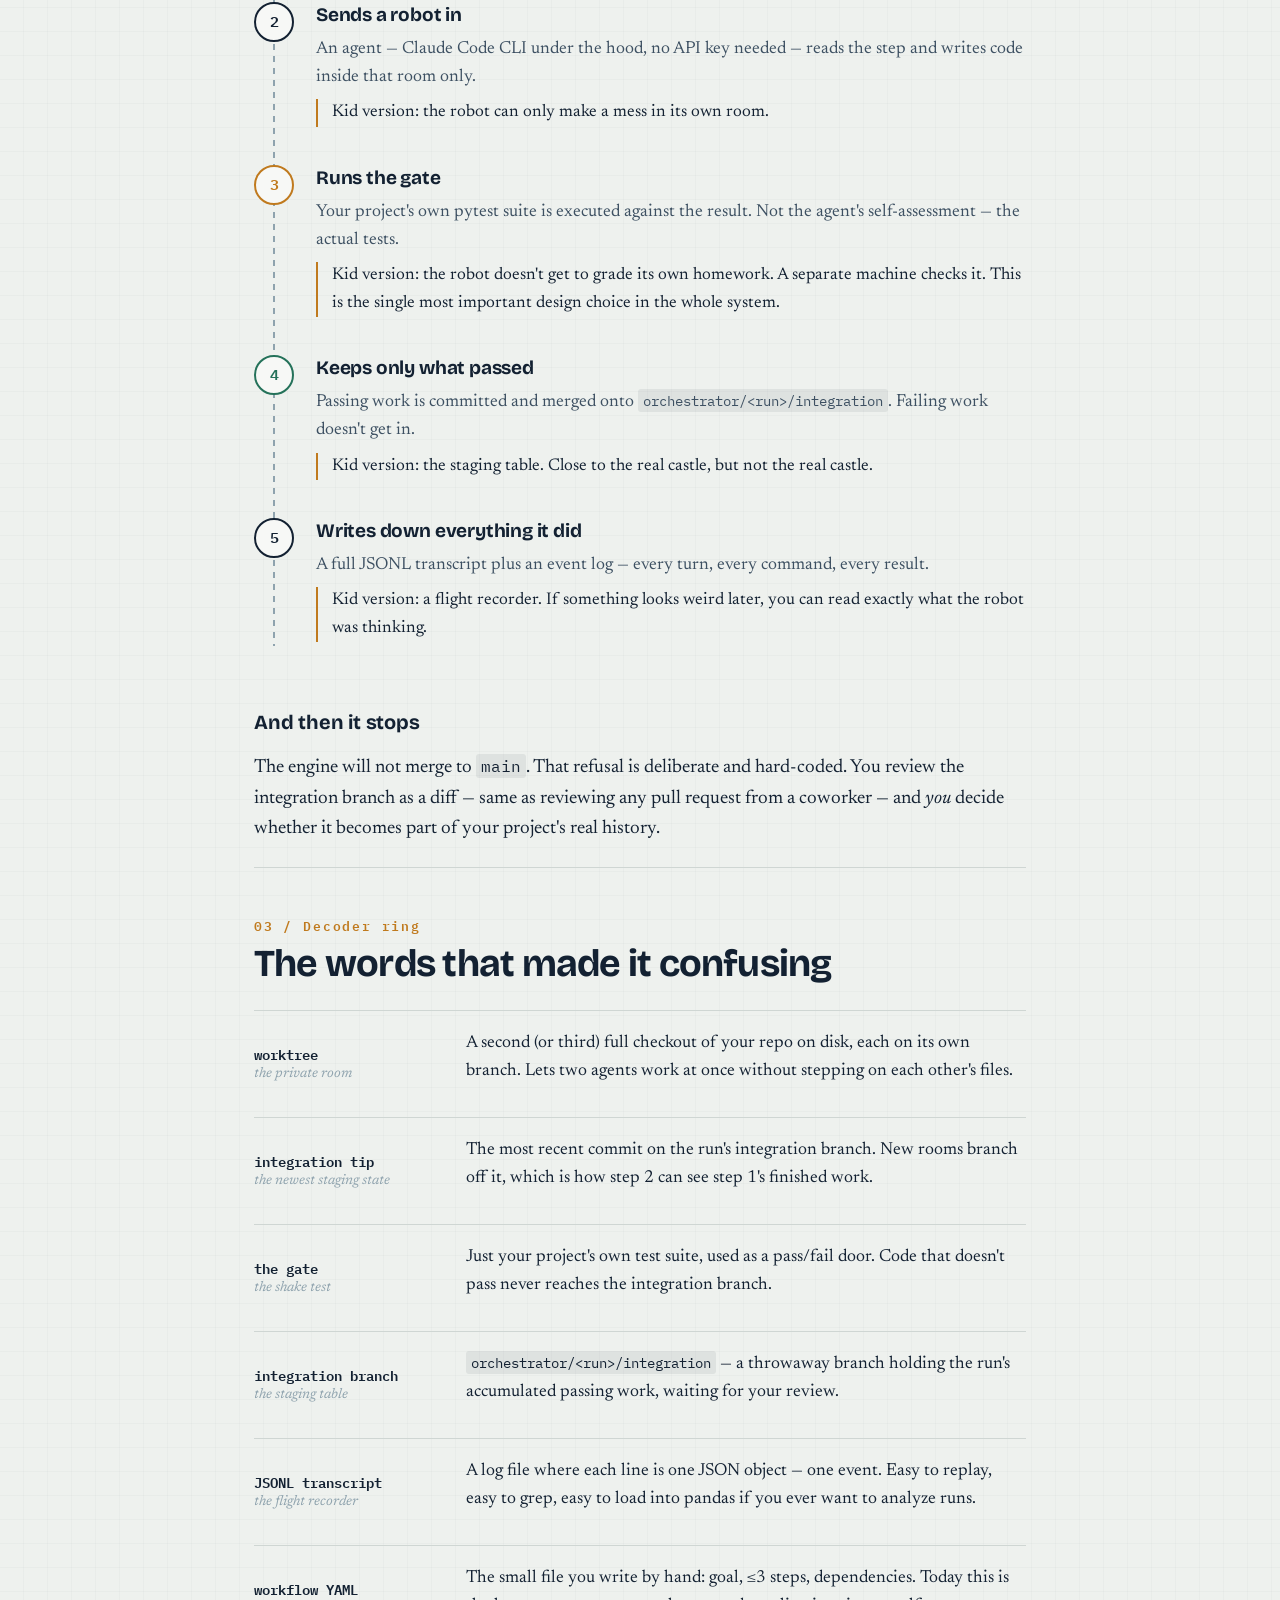
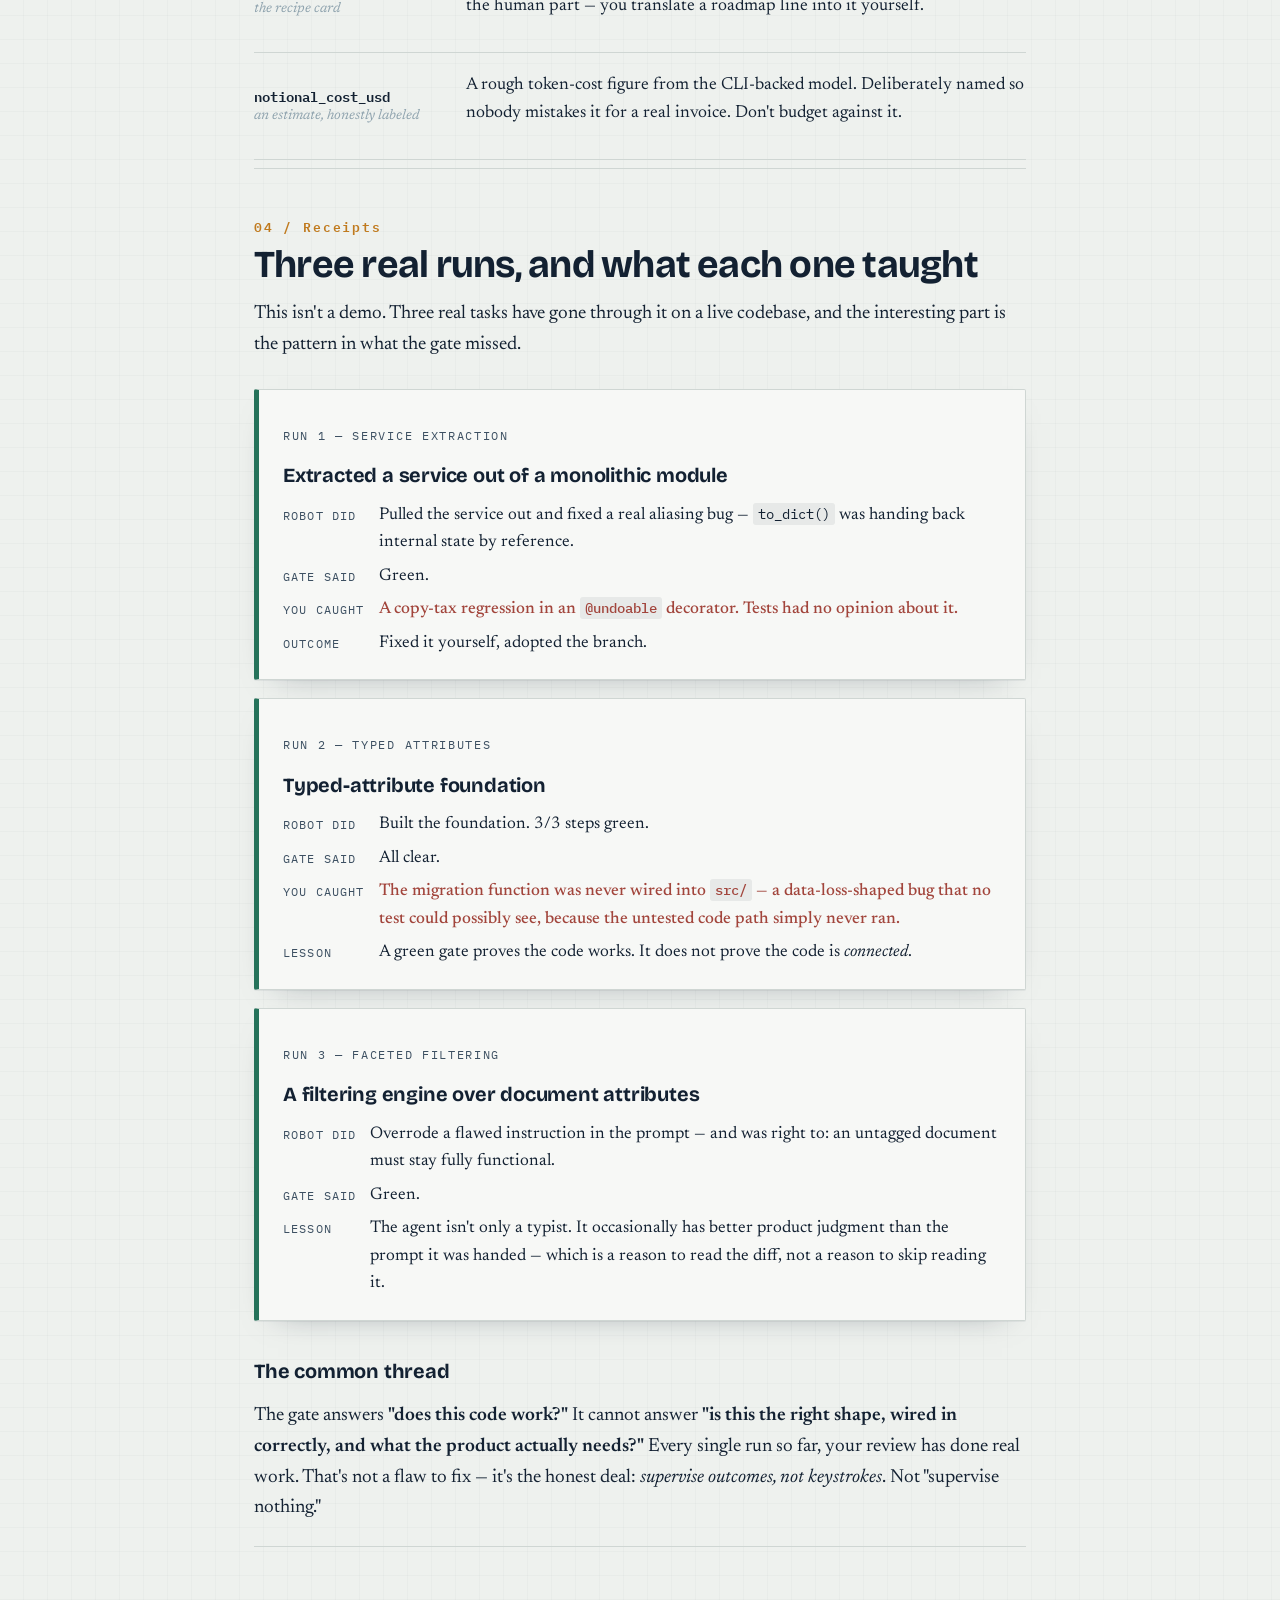
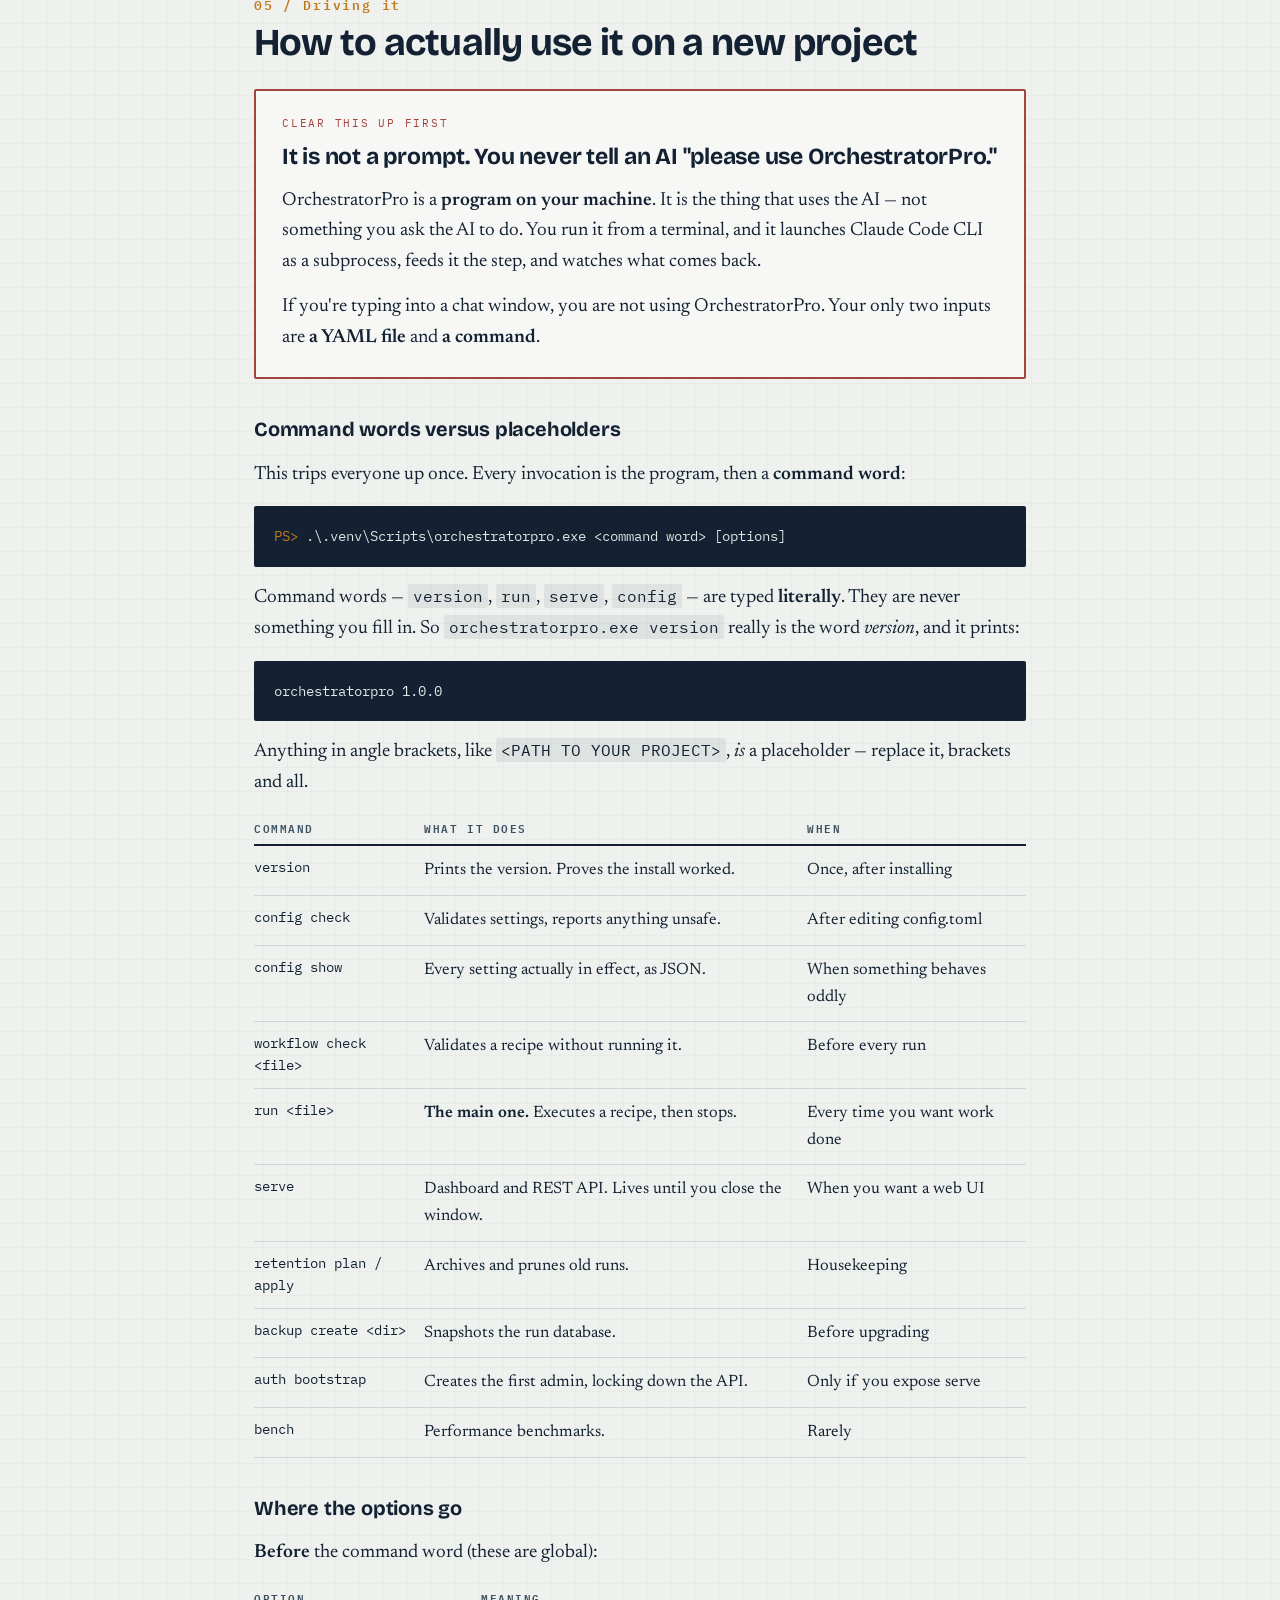
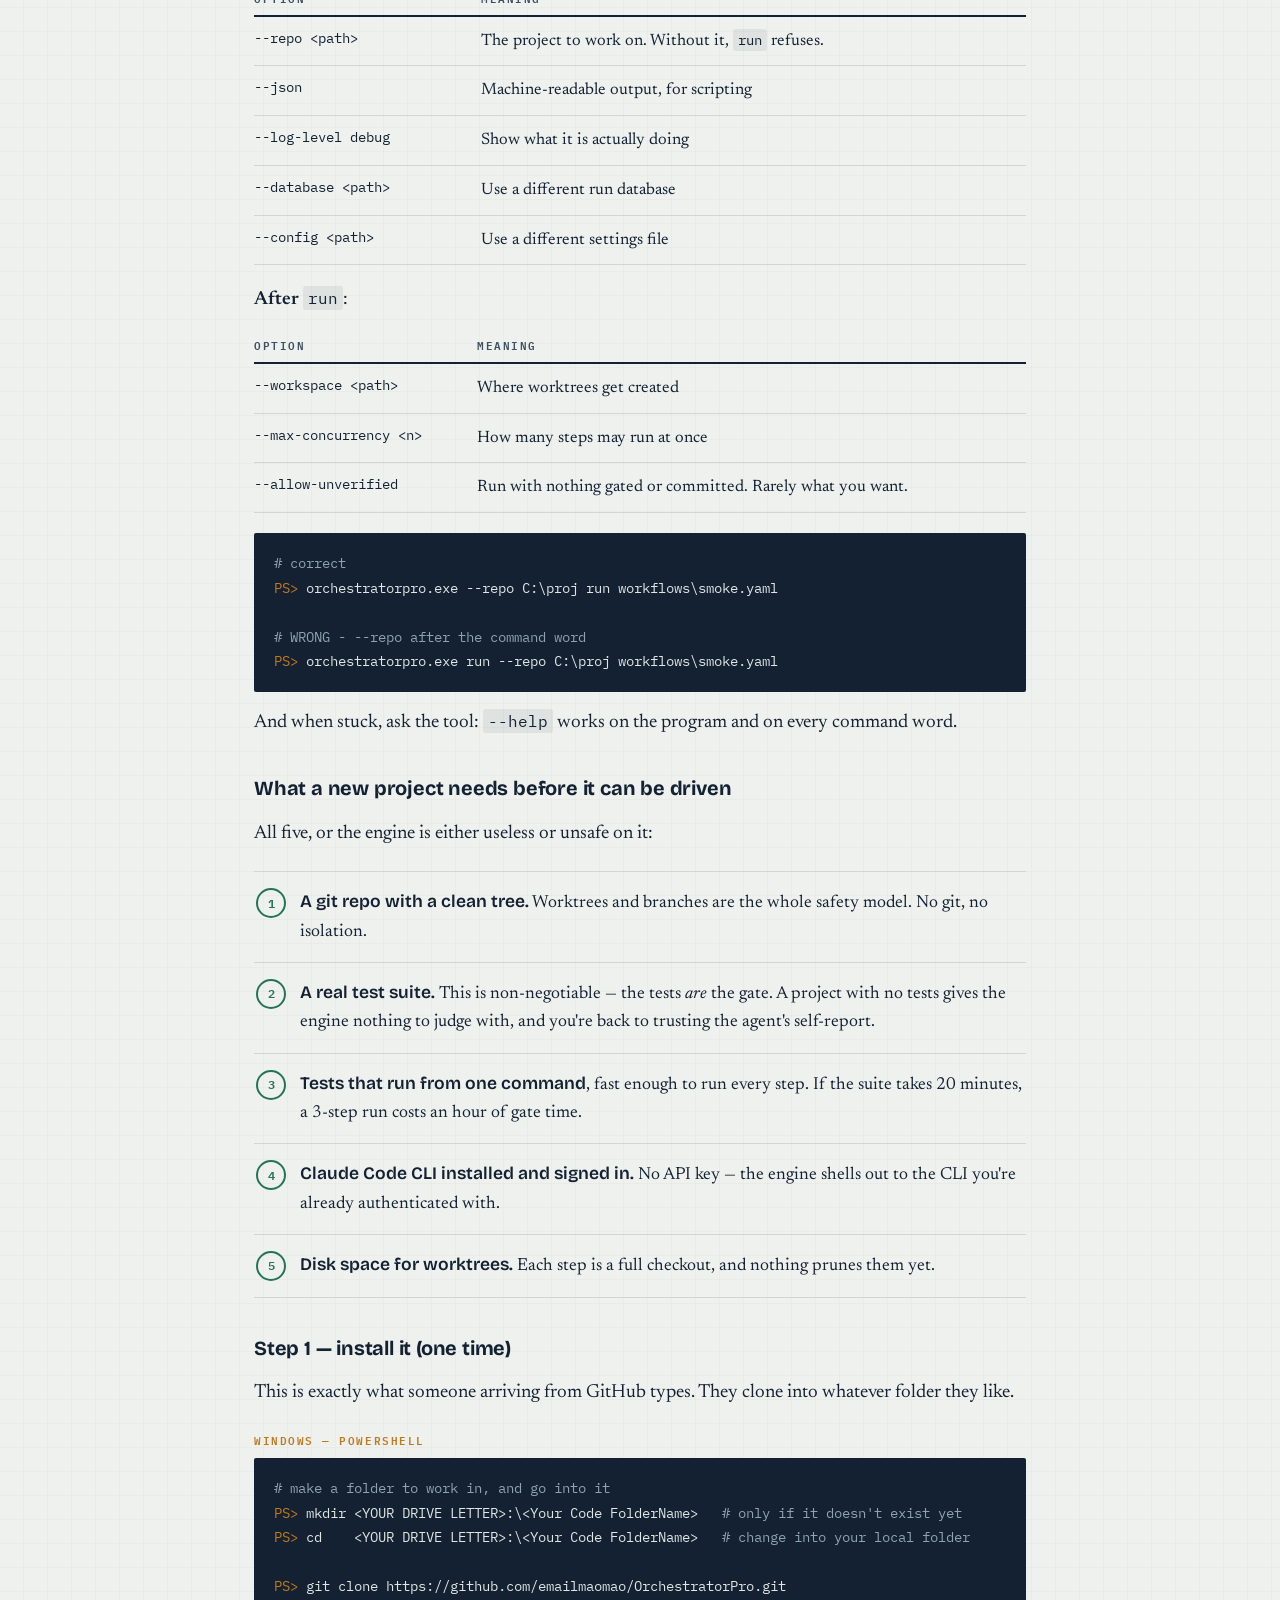
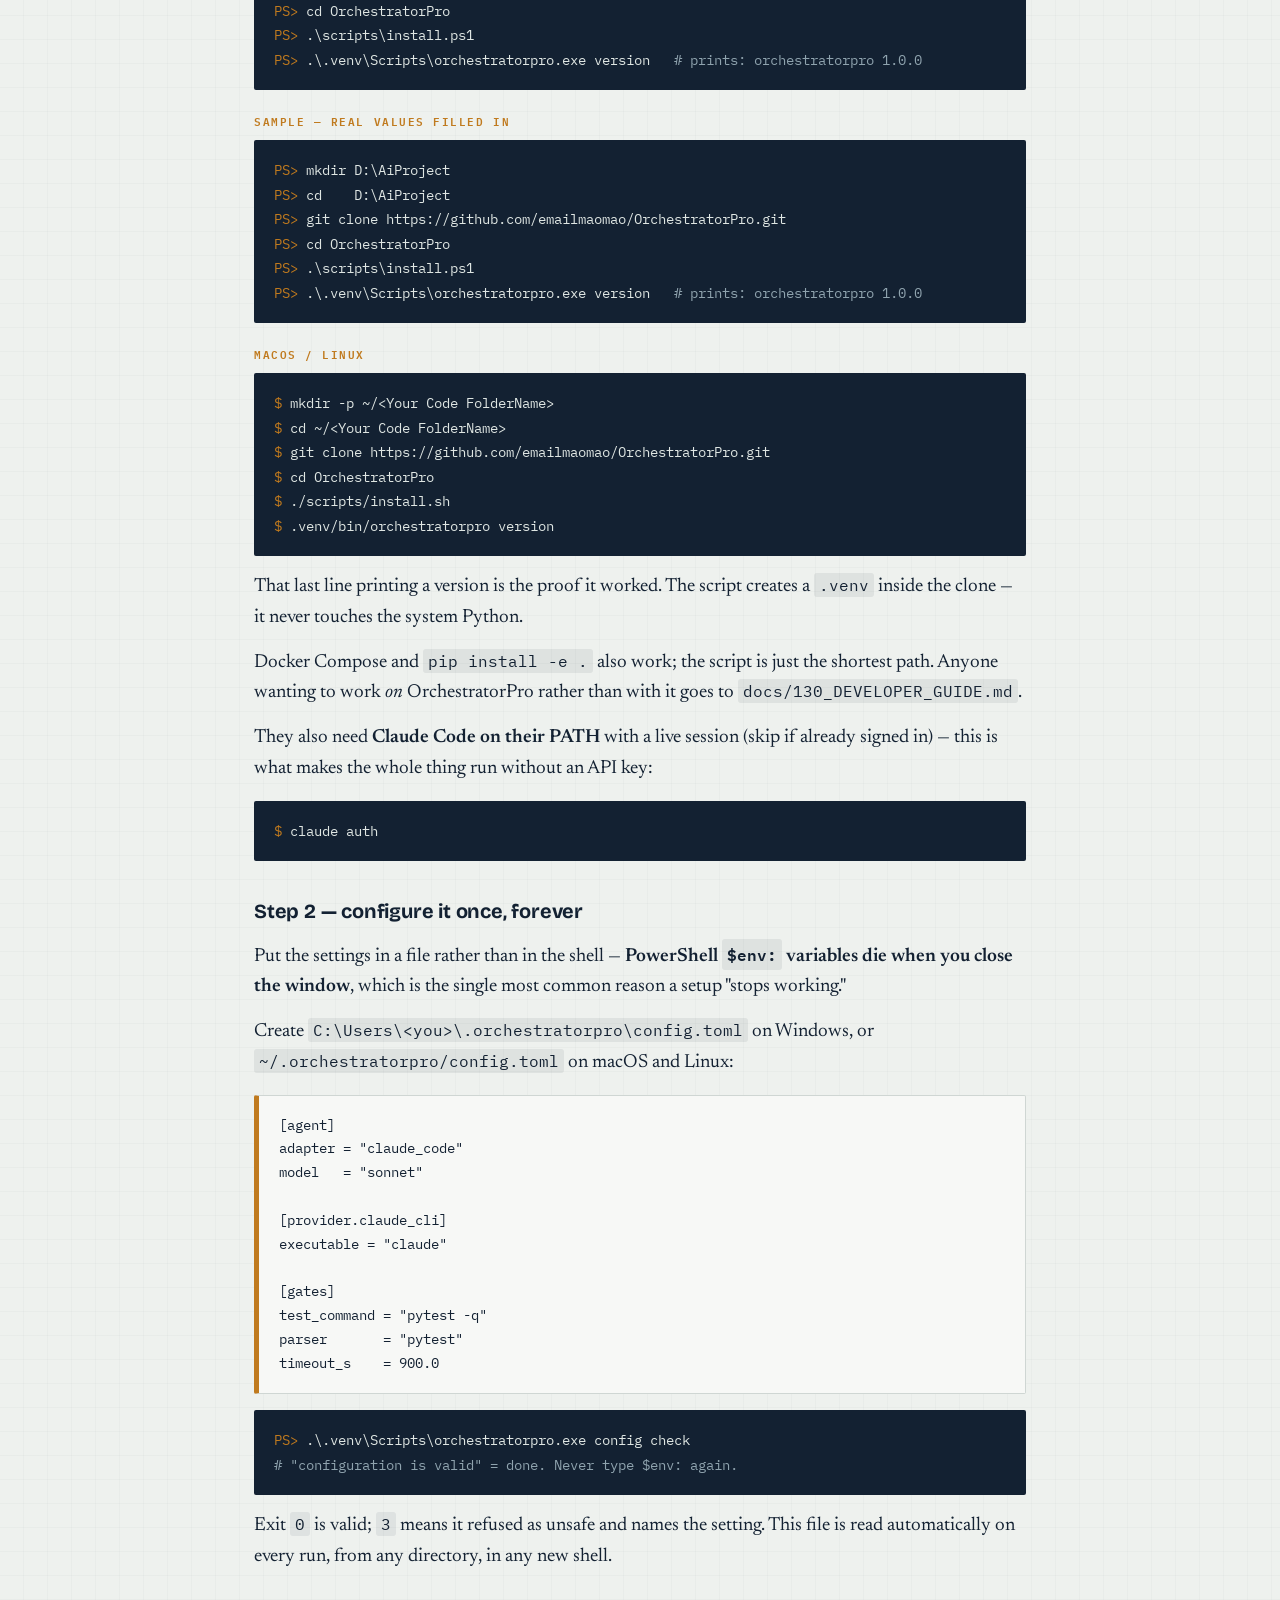
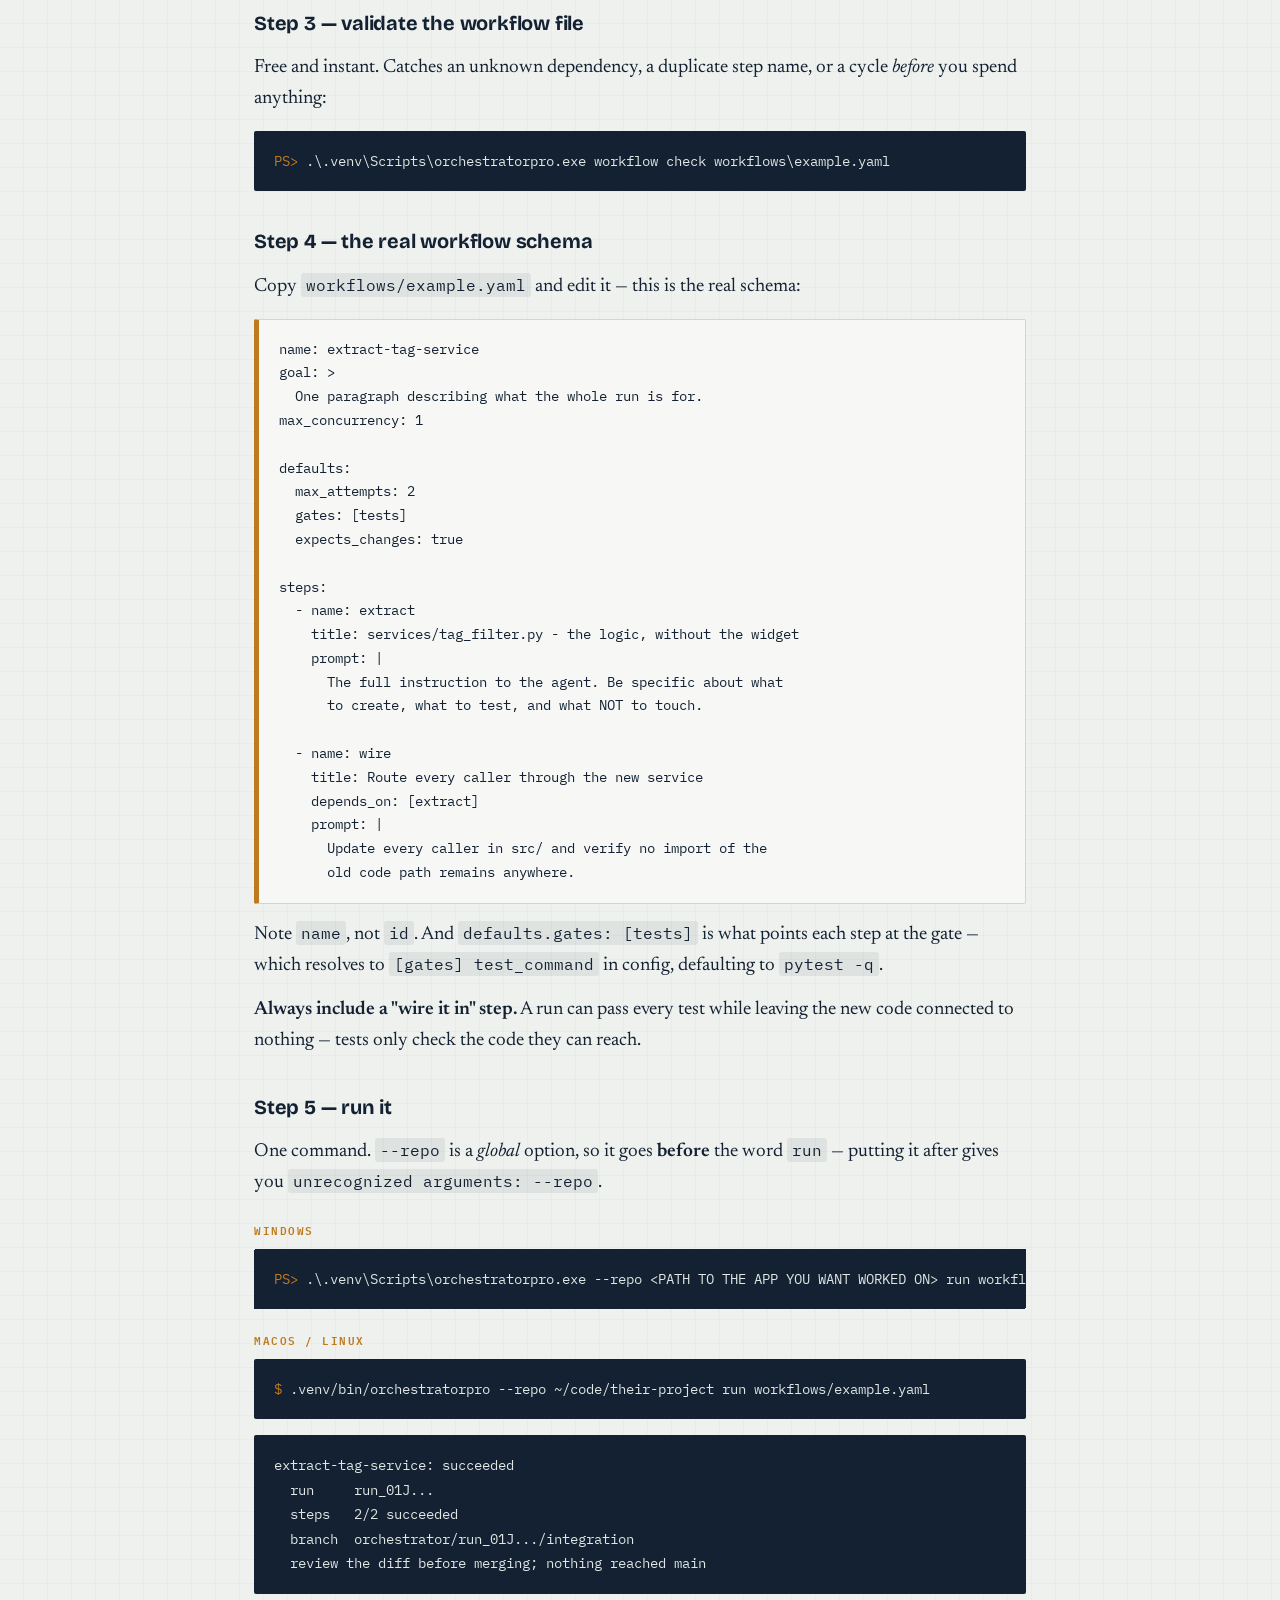
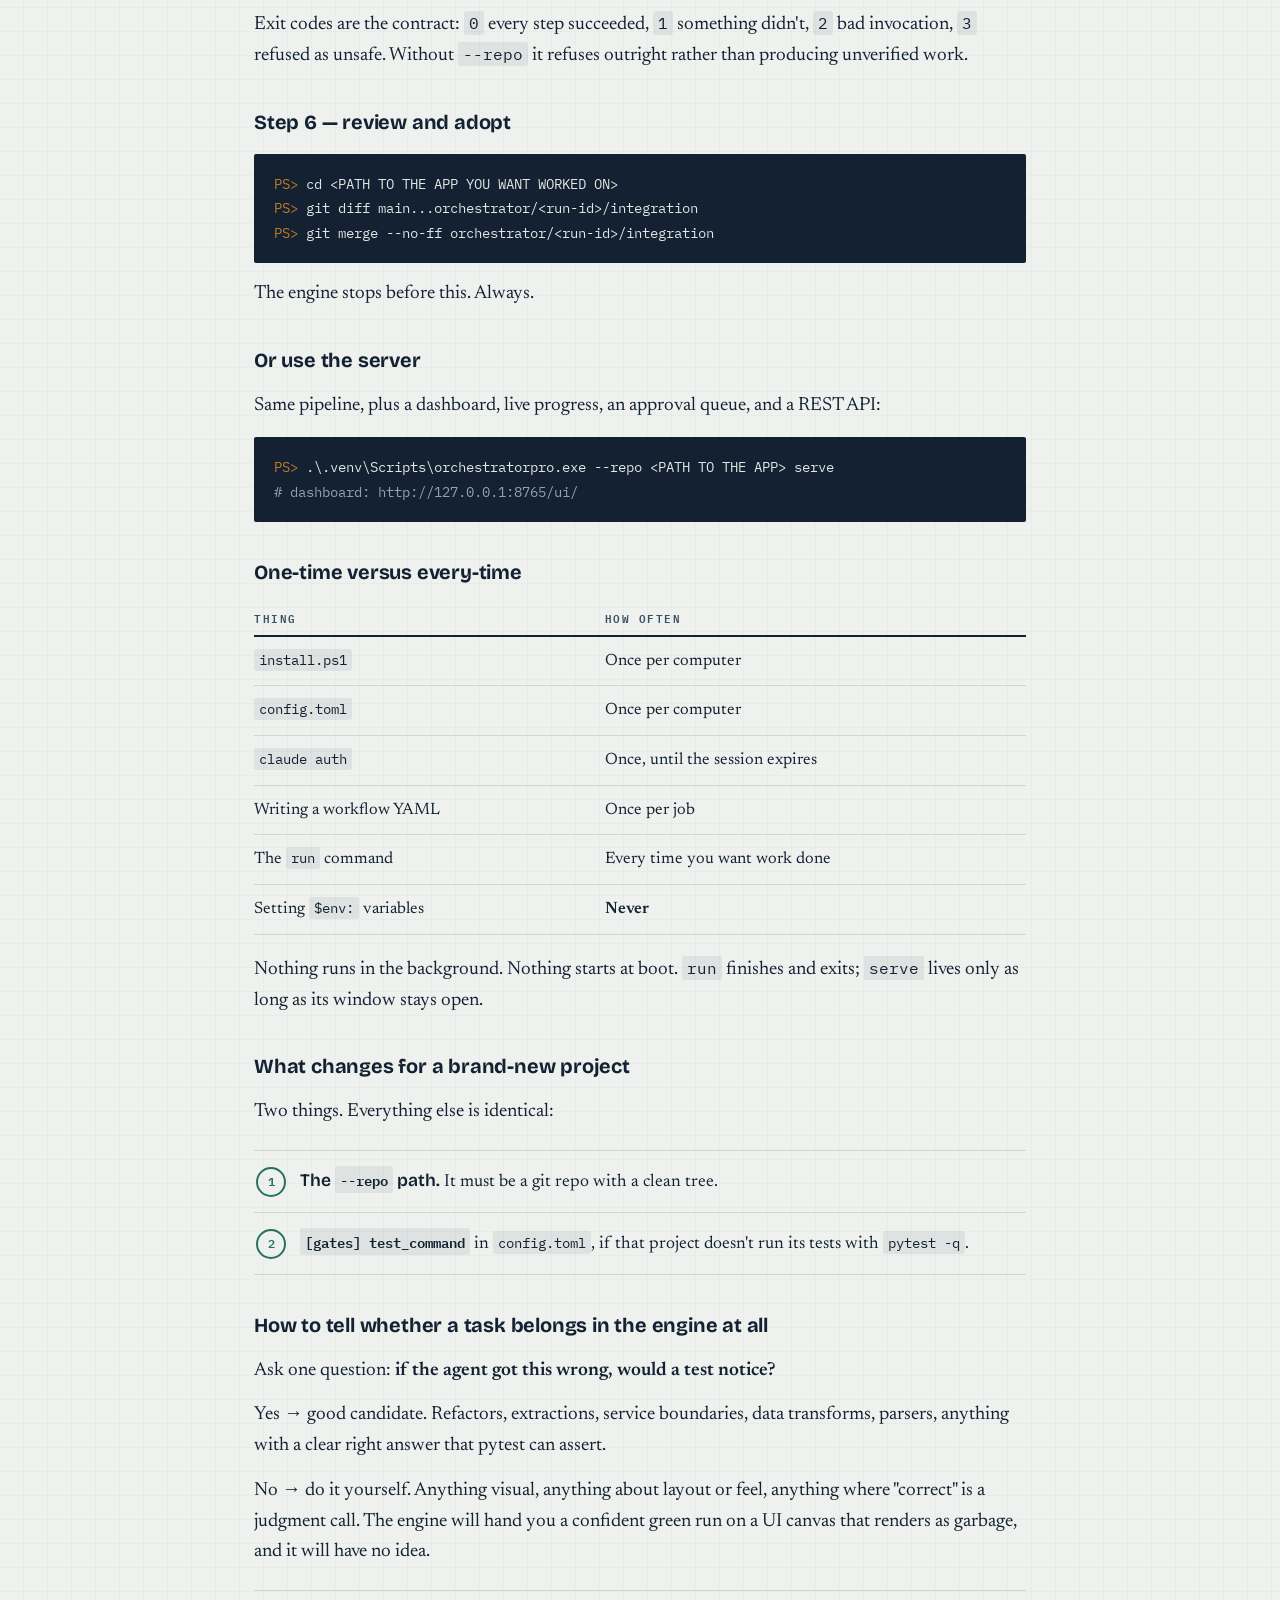
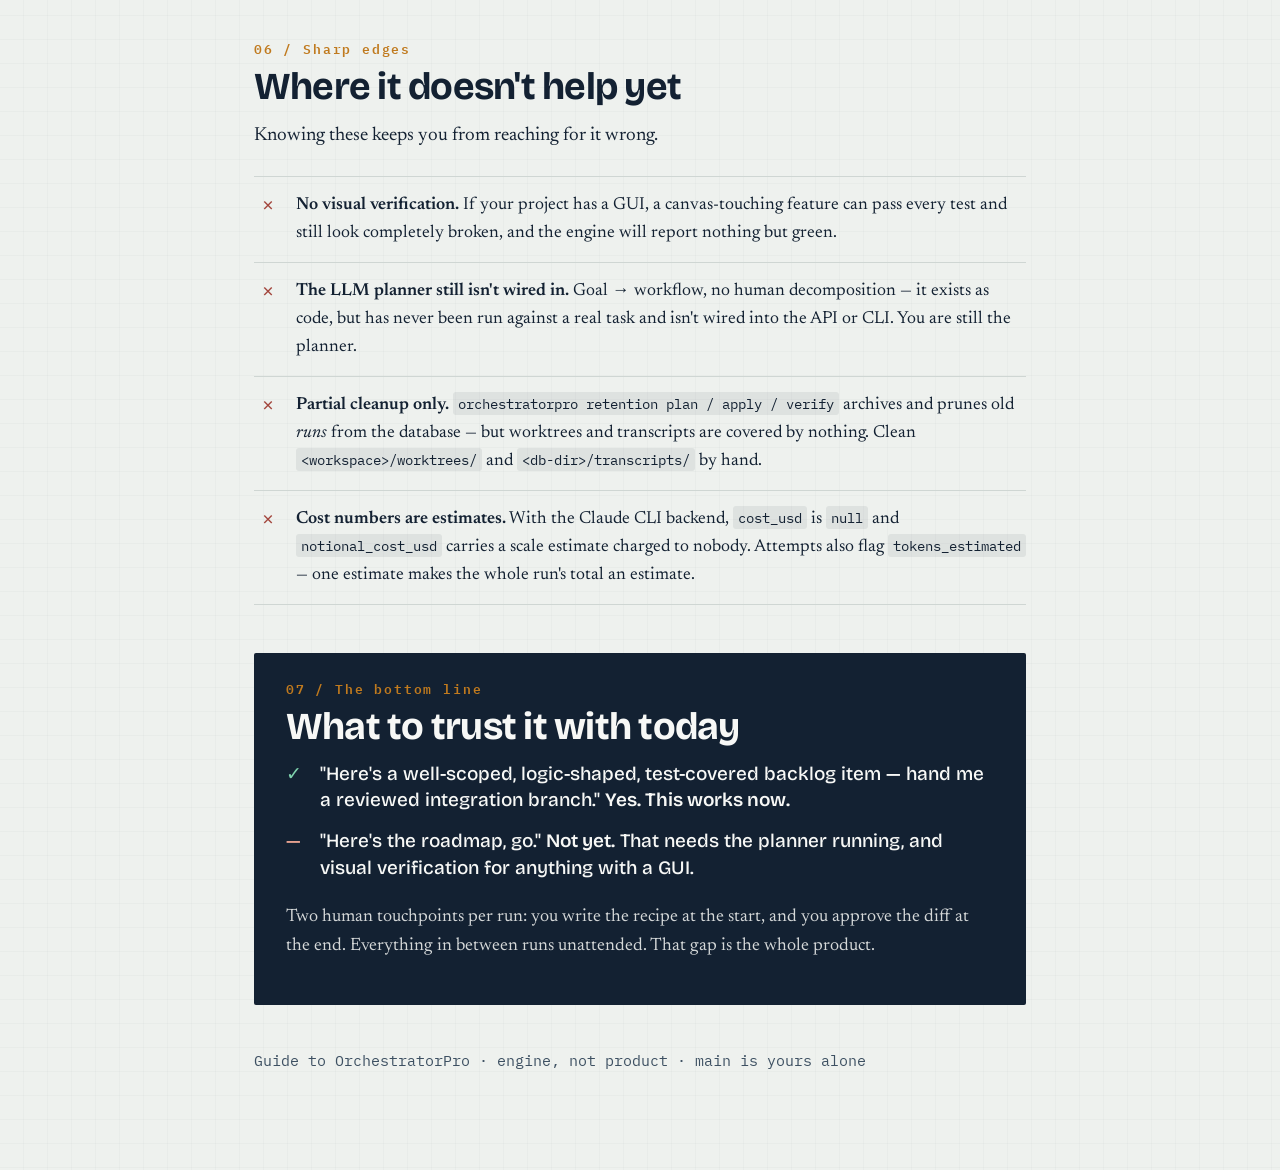
==== commit f726a458: "docs: add a command reference; clarify that 'version' is a literal command word" ====
--- a/OrchestratorPro-guide.html
+++ b/OrchestratorPro-guide.html
@@ -360,6 +360,52 @@
 
     
 
+
+    <h3>Command words versus placeholders</h3>
+    <p>This trips everyone up once. Every invocation is the program, then a <strong>command word</strong>:</p>
+    <pre class="cmd"><span class="p">PS&gt;</span> .\.venv\Scripts\orchestratorpro.exe &lt;command word&gt; [options]</pre>
+    <p>Command words — <code>version</code>, <code>run</code>, <code>serve</code>, <code>config</code> — are typed <strong>literally</strong>. They are never something you fill in. So <code>orchestratorpro.exe version</code> really is the word <em>version</em>, and it prints:</p>
+    <pre class="cmd">orchestratorpro 1.0.0</pre>
+    <p>Anything in angle brackets, like <code>&lt;PATH TO YOUR PROJECT&gt;</code>, <em>is</em> a placeholder — replace it, brackets and all.</p>
+
+    <table class="where">
+      <tr><th>Command</th><th>What it does</th><th>When</th></tr>
+      <tr><td class="mono">version</td><td>Prints the version. Proves the install worked.</td><td>Once, after installing</td></tr>
+      <tr><td class="mono">config check</td><td>Validates settings, reports anything unsafe.</td><td>After editing config.toml</td></tr>
+      <tr><td class="mono">config show</td><td>Every setting actually in effect, as JSON.</td><td>When something behaves oddly</td></tr>
+      <tr><td class="mono">workflow check &lt;file&gt;</td><td>Validates a recipe without running it.</td><td>Before every run</td></tr>
+      <tr><td class="mono">run &lt;file&gt;</td><td><strong>The main one.</strong> Executes a recipe, then stops.</td><td>Every time you want work done</td></tr>
+      <tr><td class="mono">serve</td><td>Dashboard and REST API. Lives until you close the window.</td><td>When you want a web UI</td></tr>
+      <tr><td class="mono">retention plan / apply</td><td>Archives and prunes old runs.</td><td>Housekeeping</td></tr>
+      <tr><td class="mono">backup create &lt;dir&gt;</td><td>Snapshots the run database.</td><td>Before upgrading</td></tr>
+      <tr><td class="mono">auth bootstrap</td><td>Creates the first admin, locking down the API.</td><td>Only if you expose serve</td></tr>
+      <tr><td class="mono">bench</td><td>Performance benchmarks.</td><td>Rarely</td></tr>
+    </table>
+
+    <h3>Where the options go</h3>
+    <p><strong>Before</strong> the command word (these are global):</p>
+    <table class="where">
+      <tr><th>Option</th><th>Meaning</th></tr>
+      <tr><td class="mono">--repo &lt;path&gt;</td><td>The project to work on. Without it, <code>run</code> refuses.</td></tr>
+      <tr><td class="mono">--json</td><td>Machine-readable output, for scripting</td></tr>
+      <tr><td class="mono">--log-level debug</td><td>Show what it is actually doing</td></tr>
+      <tr><td class="mono">--database &lt;path&gt;</td><td>Use a different run database</td></tr>
+      <tr><td class="mono">--config &lt;path&gt;</td><td>Use a different settings file</td></tr>
+    </table>
+    <p><strong>After</strong> <code>run</code>:</p>
+    <table class="where">
+      <tr><th>Option</th><th>Meaning</th></tr>
+      <tr><td class="mono">--workspace &lt;path&gt;</td><td>Where worktrees get created</td></tr>
+      <tr><td class="mono">--max-concurrency &lt;n&gt;</td><td>How many steps may run at once</td></tr>
+      <tr><td class="mono">--allow-unverified</td><td>Run with nothing gated or committed. Rarely what you want.</td></tr>
+    </table>
+    <pre class="cmd"><span class="c"># correct</span>
+<span class="p">PS&gt;</span> orchestratorpro.exe --repo C:\proj run workflows\smoke.yaml
+
+<span class="c"># WRONG - --repo after the command word</span>
+<span class="p">PS&gt;</span> orchestratorpro.exe run --repo C:\proj workflows\smoke.yaml</pre>
+    <p>And when stuck, ask the tool: <code>--help</code> works on the program and on every command word.</p>
+
     <h3>What a new project needs before it can be driven</h3>
     <p>All five, or the engine is either useless or unsafe on it:</p>
     <ol class="check">
@@ -381,14 +427,14 @@
 <span class="p">PS&gt;</span> git clone https://github.com/emailmaomao/OrchestratorPro.git
 <span class="p">PS&gt;</span> cd OrchestratorPro
 <span class="p">PS&gt;</span> .\scripts\install.ps1
-<span class="p">PS&gt;</span> .\.venv\Scripts\orchestratorpro.exe version</pre>
+<span class="p">PS&gt;</span> .\.venv\Scripts\orchestratorpro.exe version   <span class="c"># prints: orchestratorpro 1.0.0</span></pre>
     <p class="oslabel">Sample — real values filled in</p>
     <pre class="cmd"><span class="p">PS&gt;</span> mkdir D:\AiProject
 <span class="p">PS&gt;</span> cd    D:\AiProject
 <span class="p">PS&gt;</span> git clone https://github.com/emailmaomao/OrchestratorPro.git
 <span class="p">PS&gt;</span> cd OrchestratorPro
 <span class="p">PS&gt;</span> .\scripts\install.ps1
-<span class="p">PS&gt;</span> .\.venv\Scripts\orchestratorpro.exe version</pre>
+<span class="p">PS&gt;</span> .\.venv\Scripts\orchestratorpro.exe version   <span class="c"># prints: orchestratorpro 1.0.0</span></pre>
 
     <p class="oslabel">macOS / Linux</p>
     <pre class="cmd"><span class="p">$</span> mkdir -p ~/&lt;Your Code FolderName&gt;
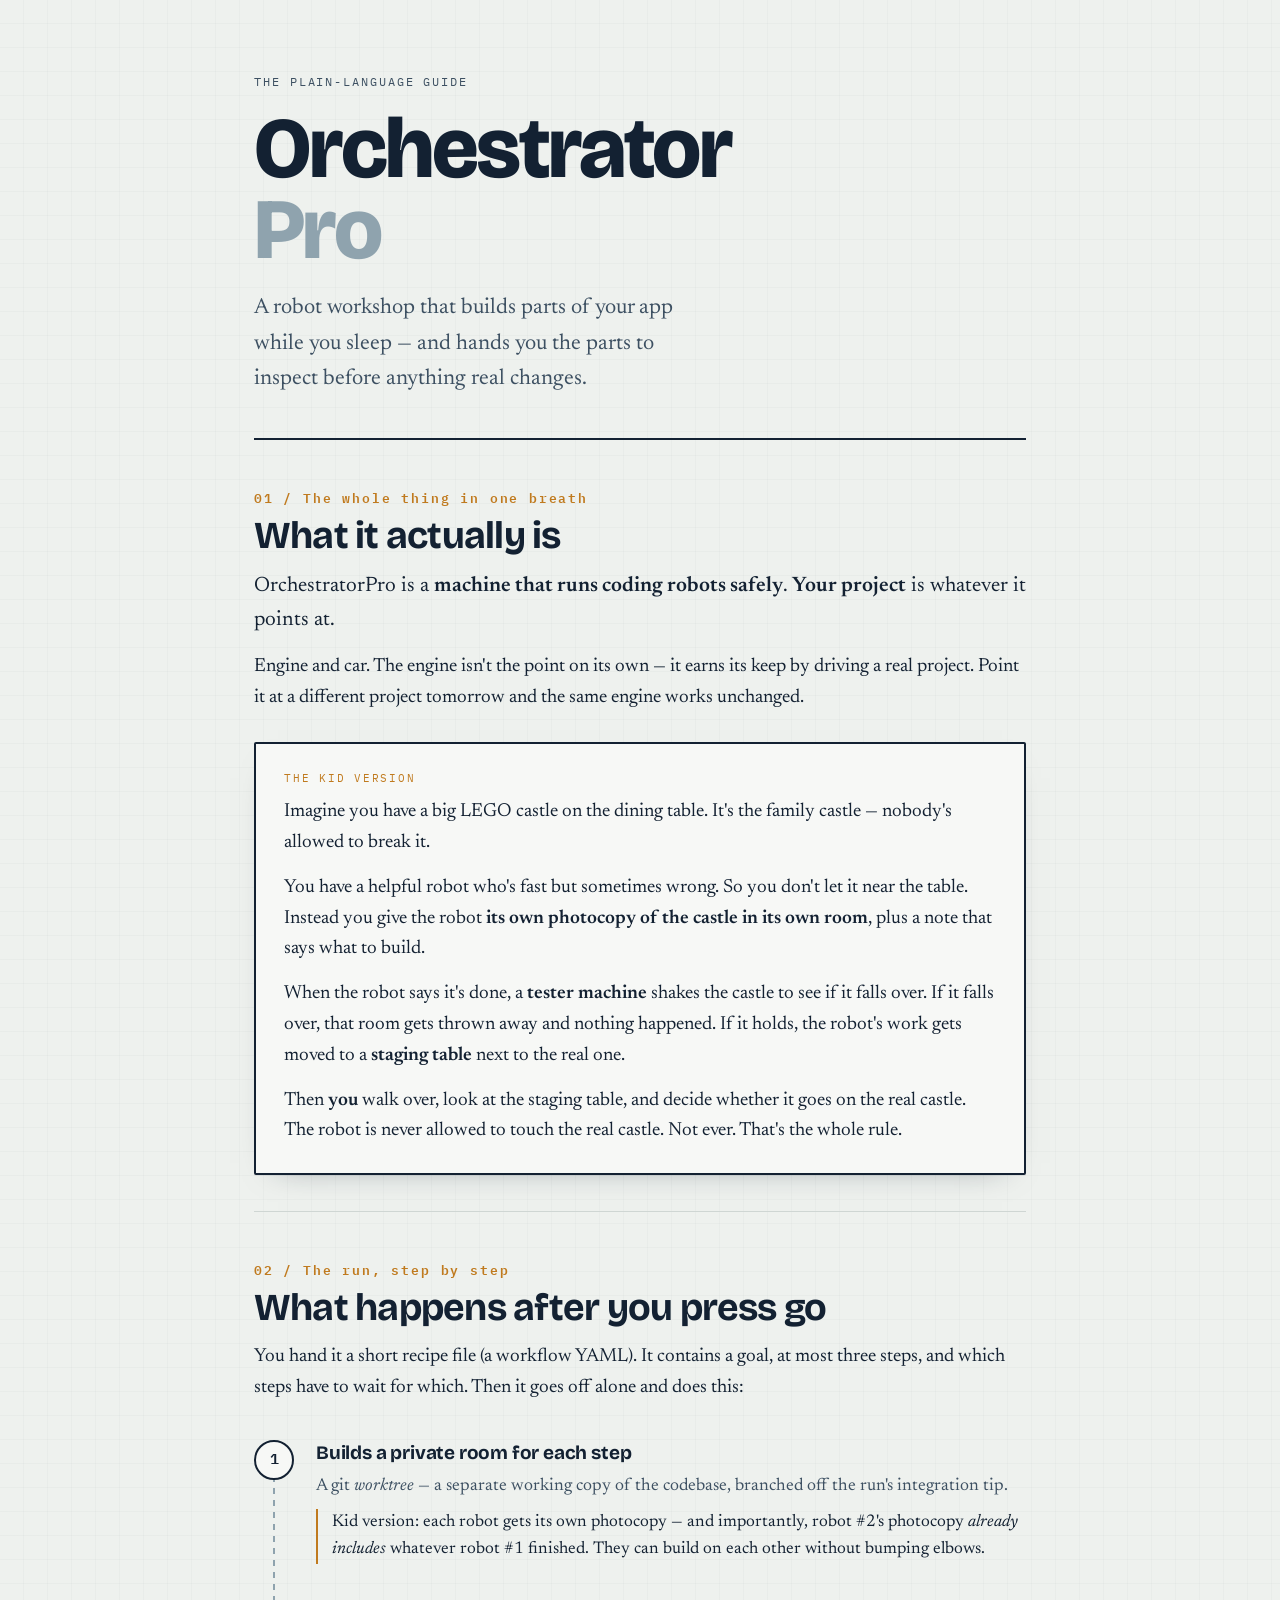
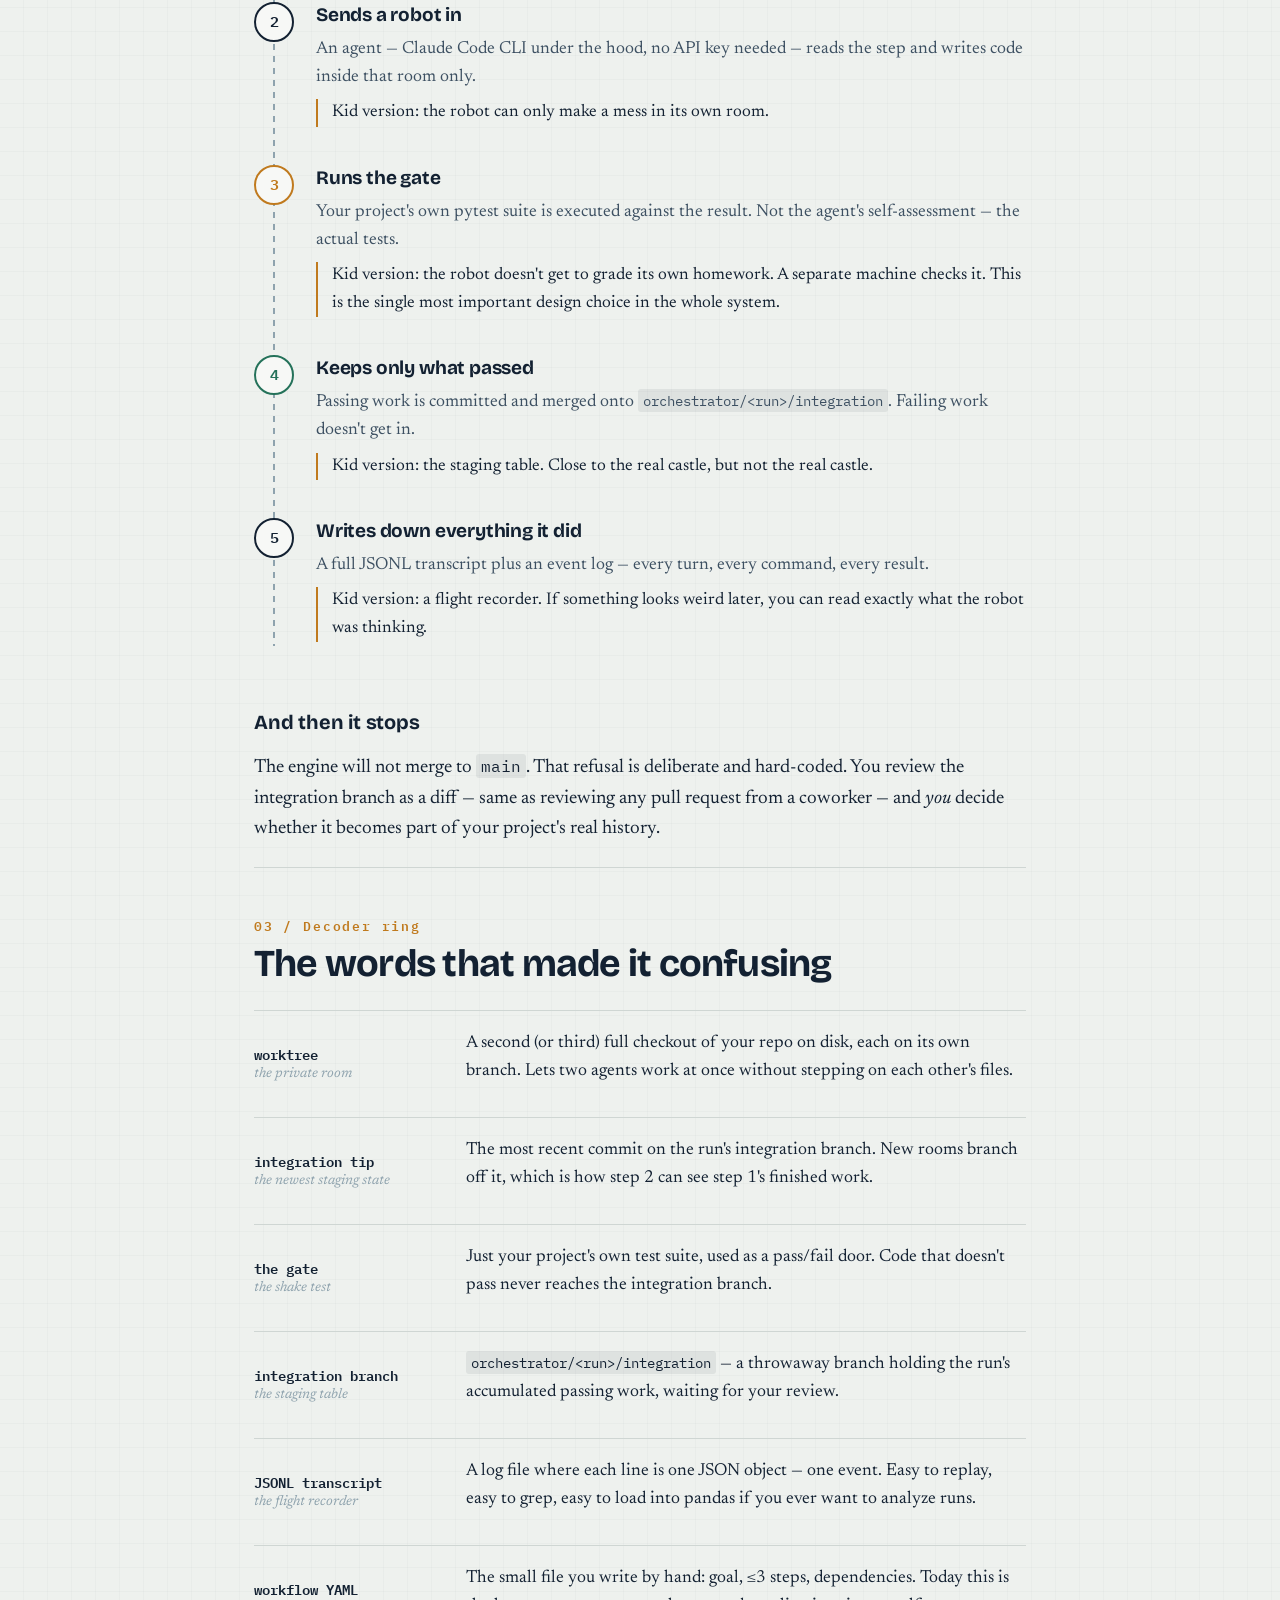
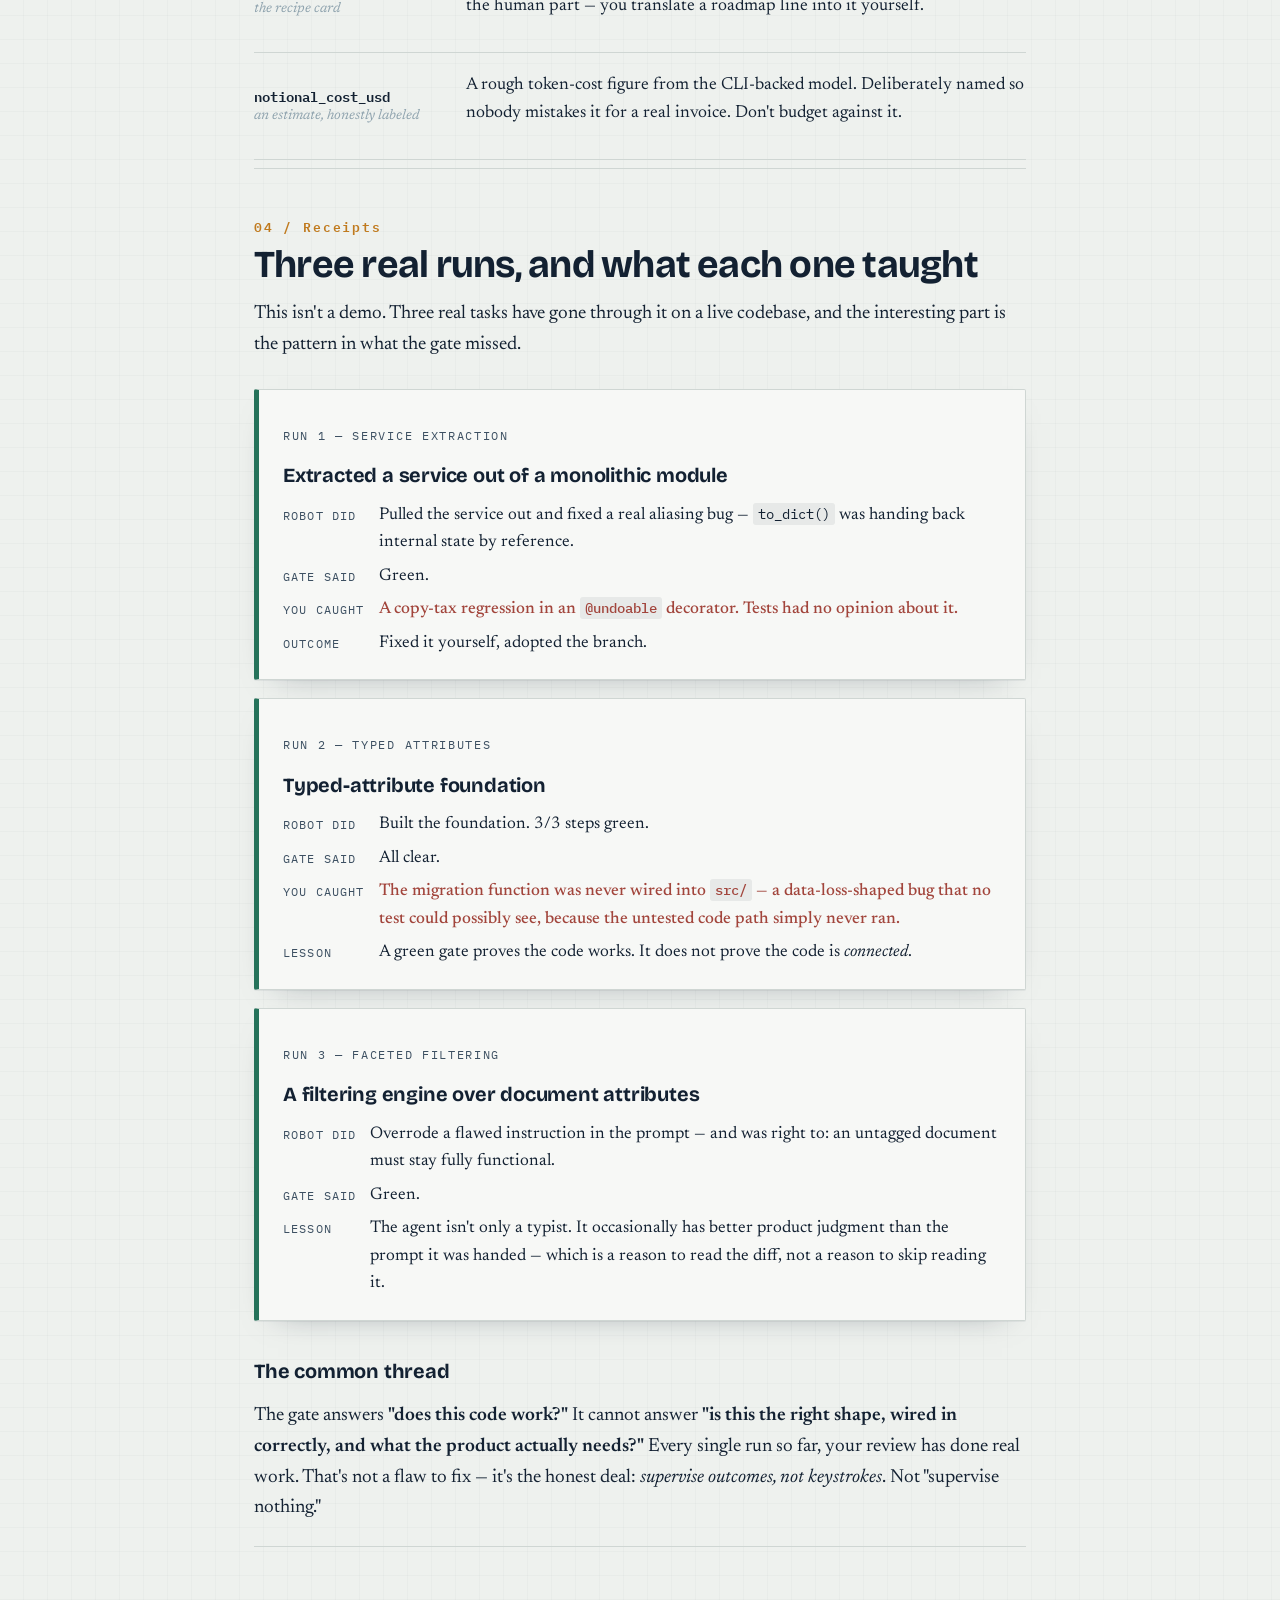
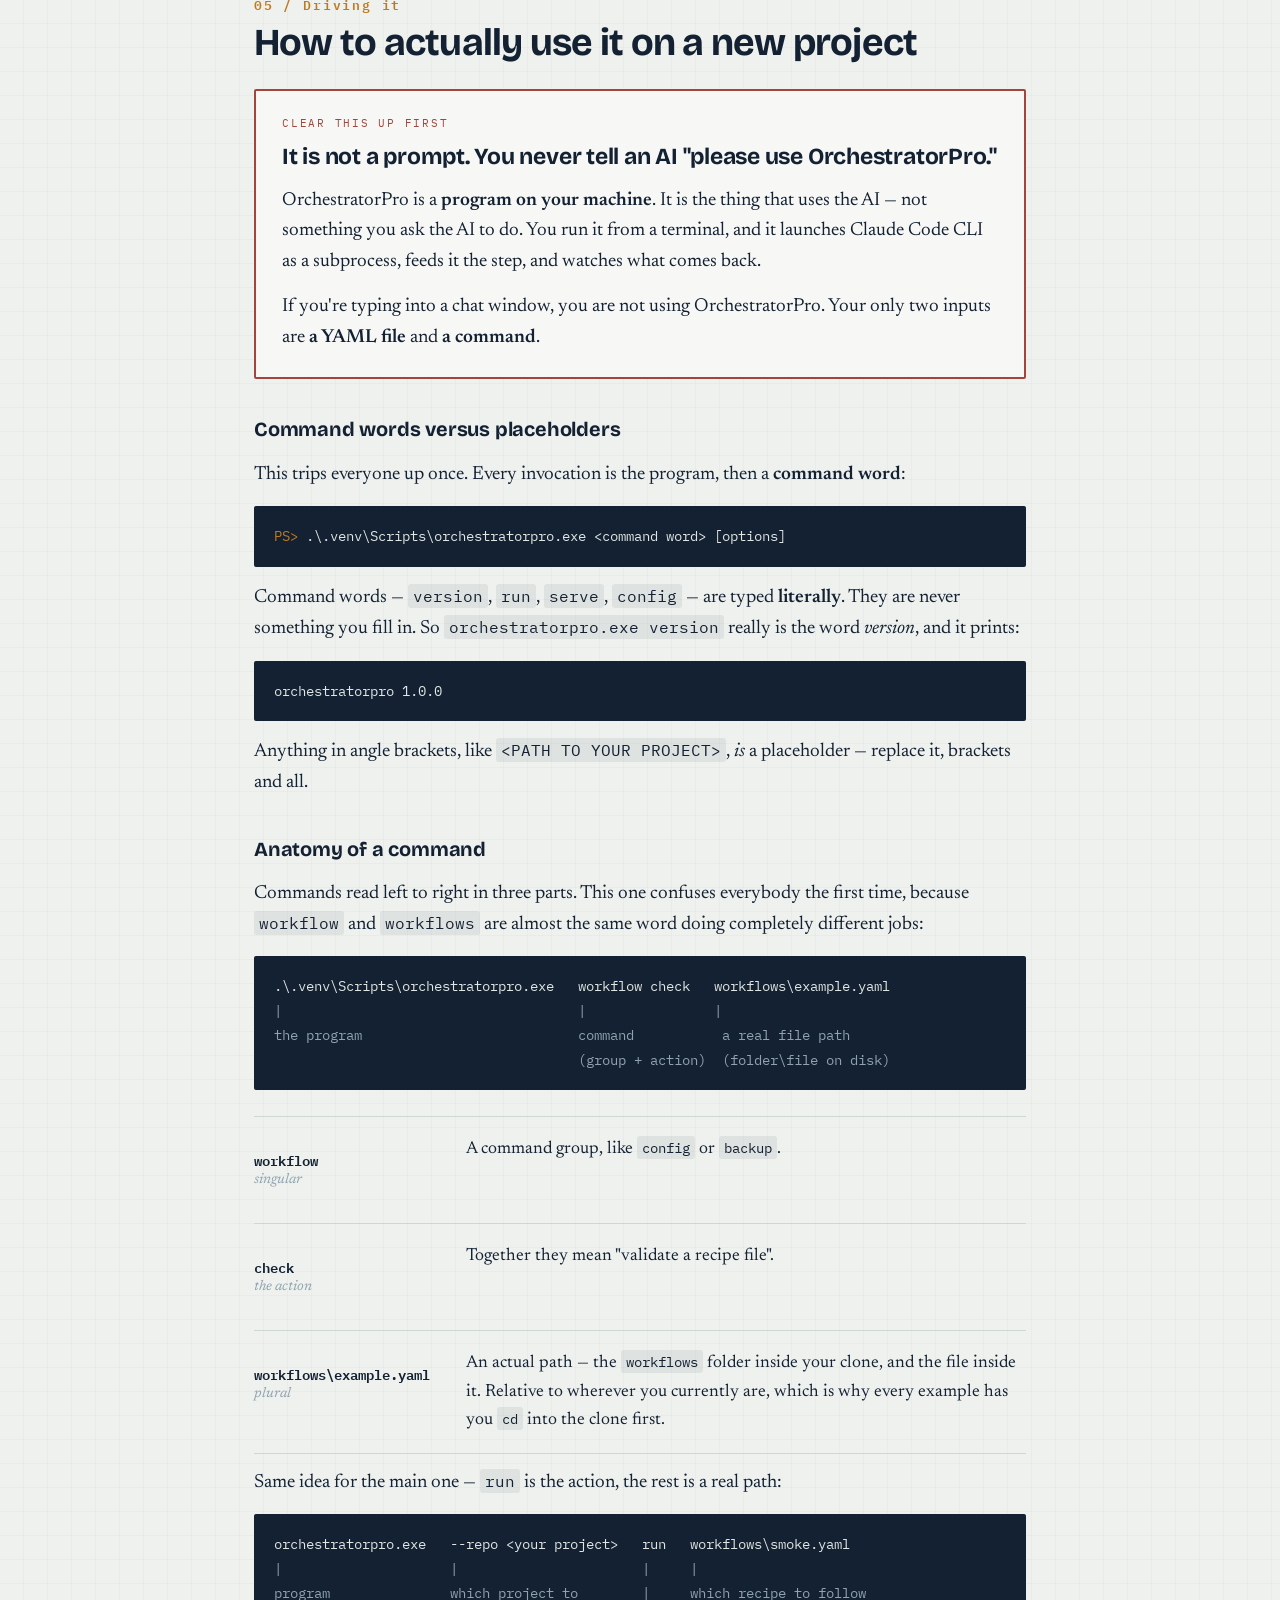
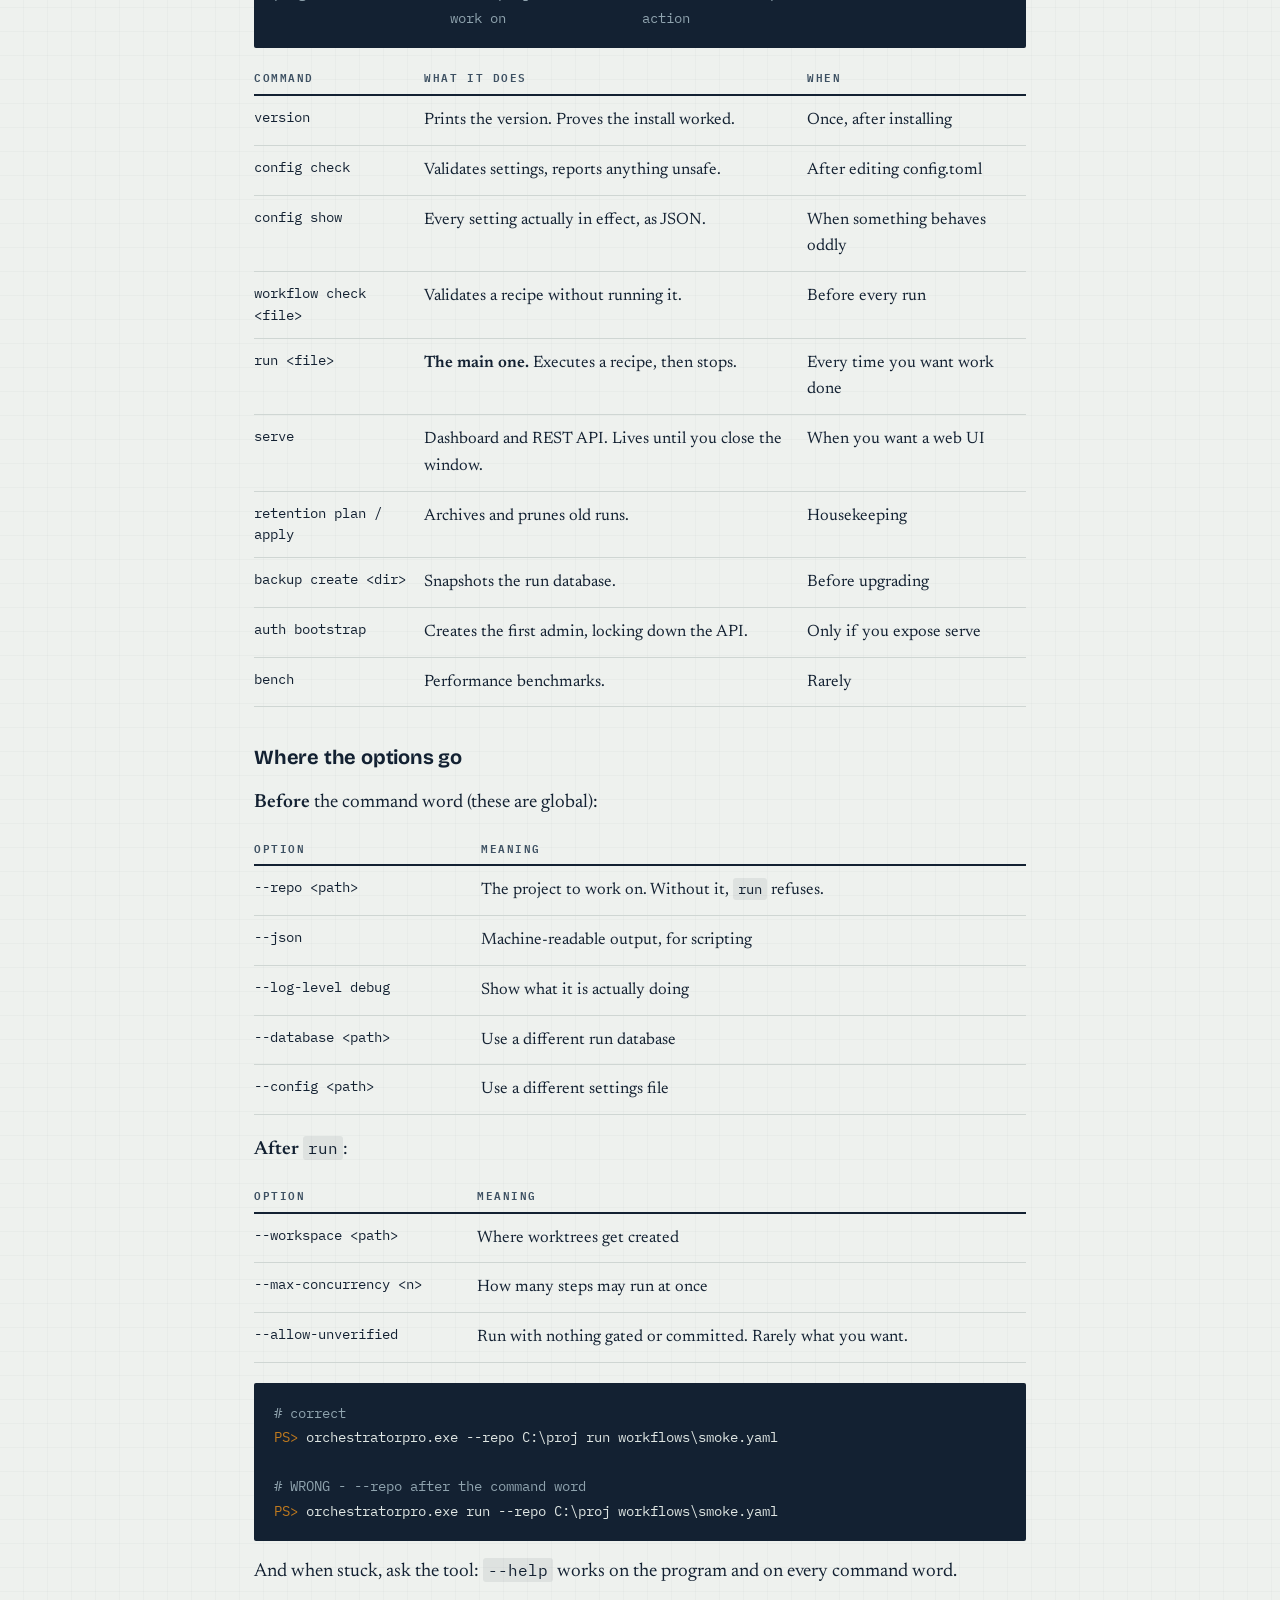
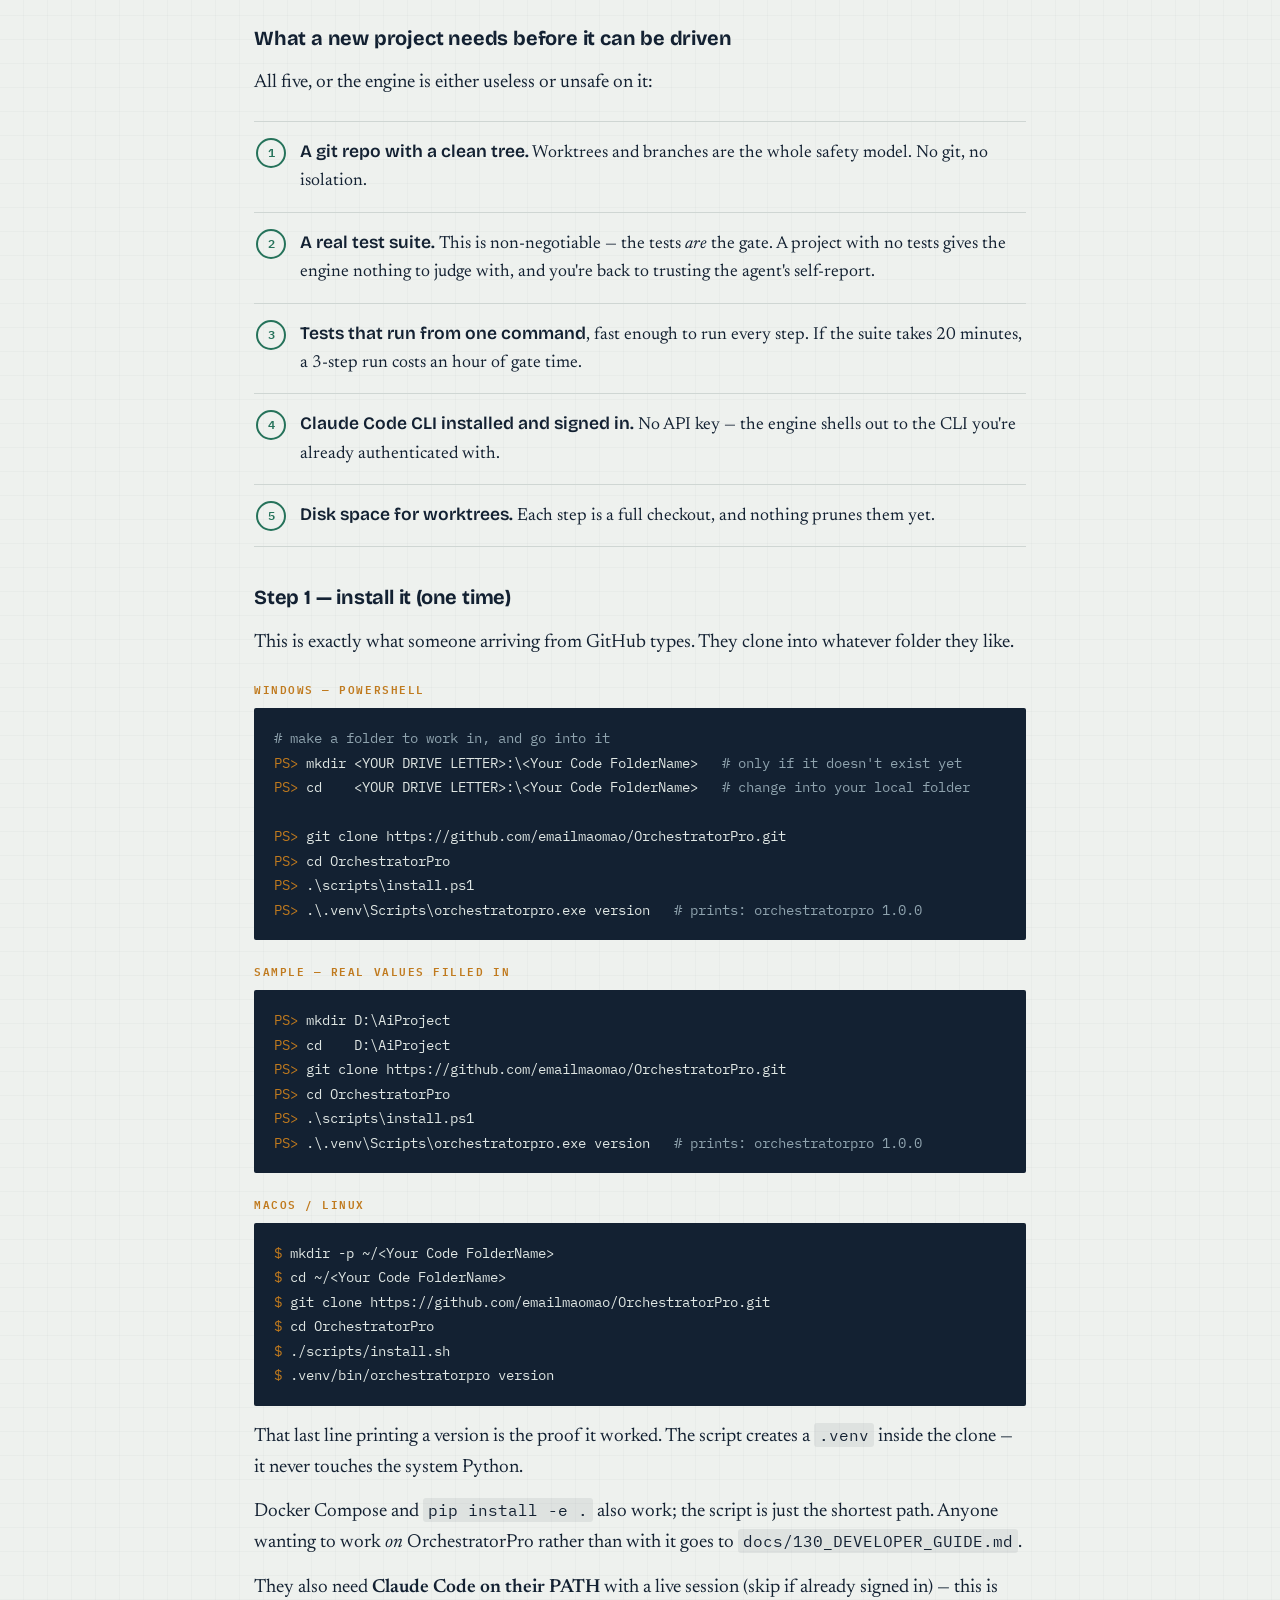
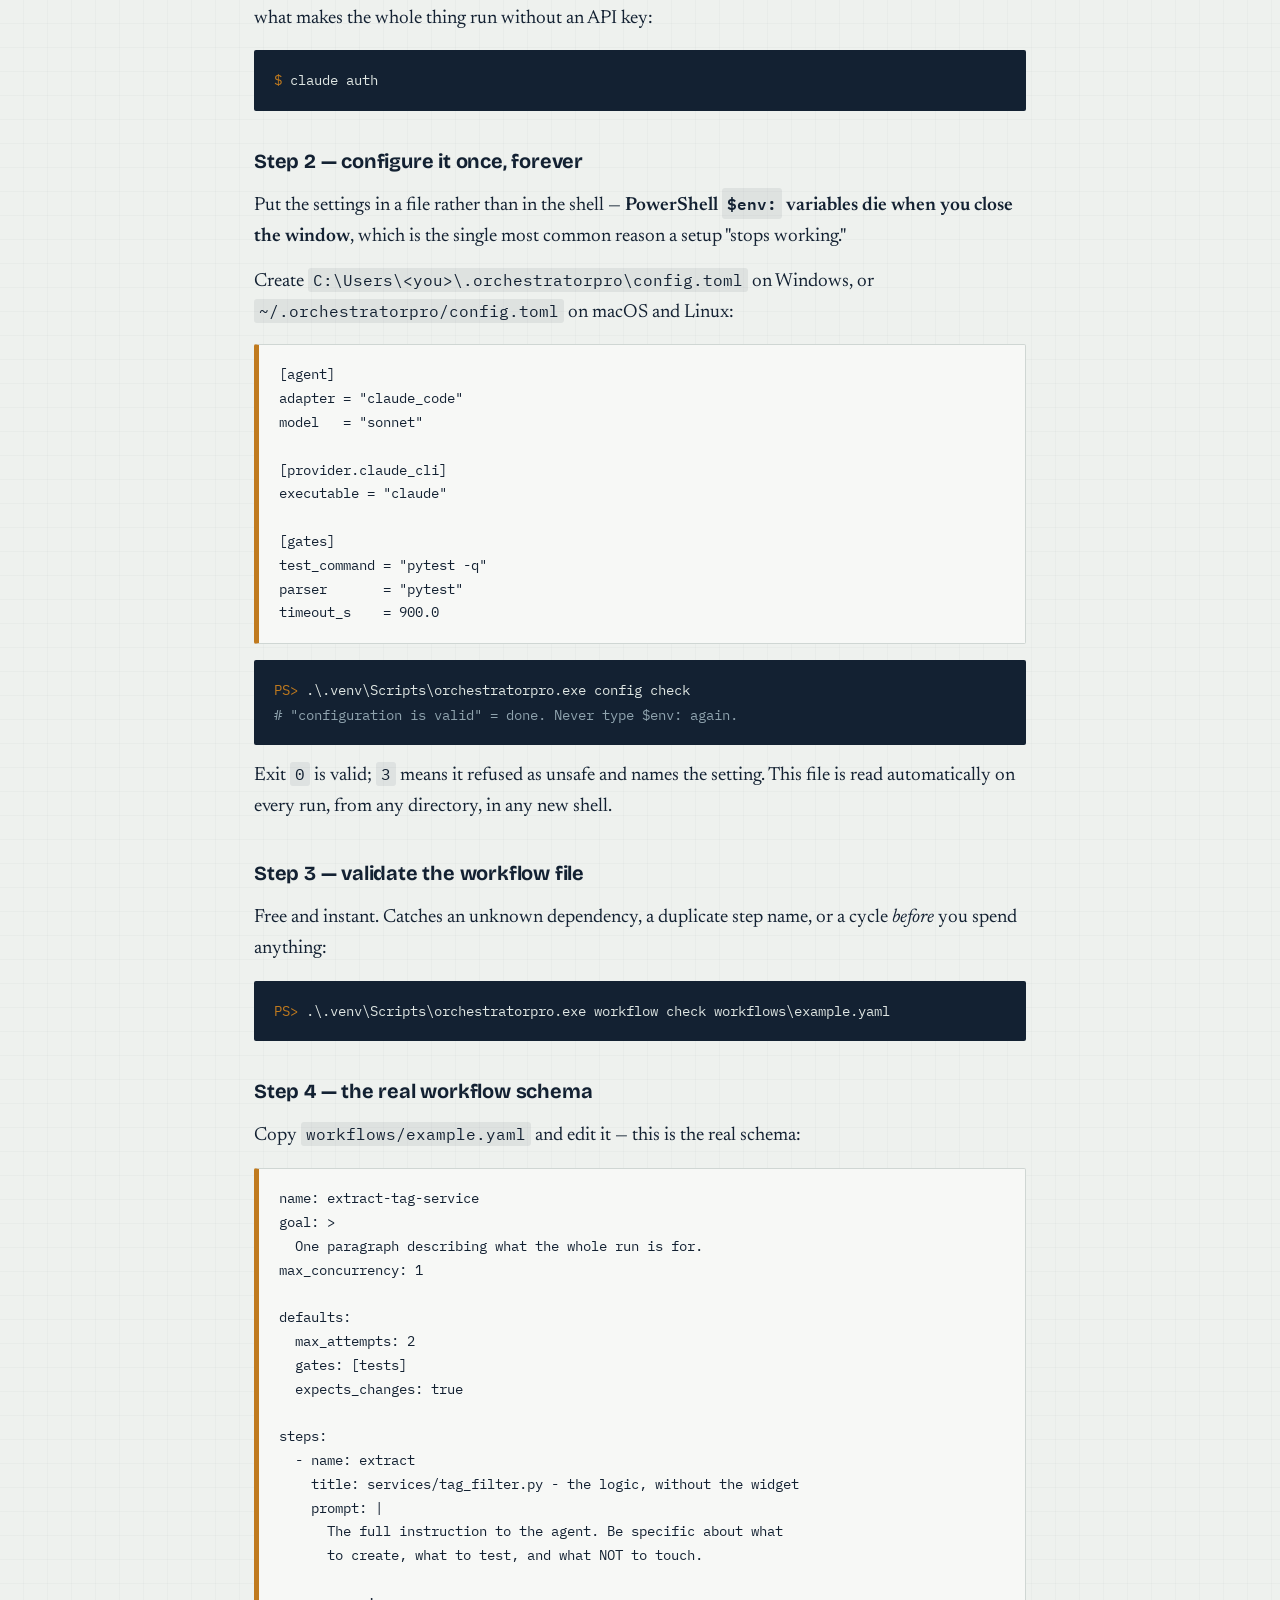
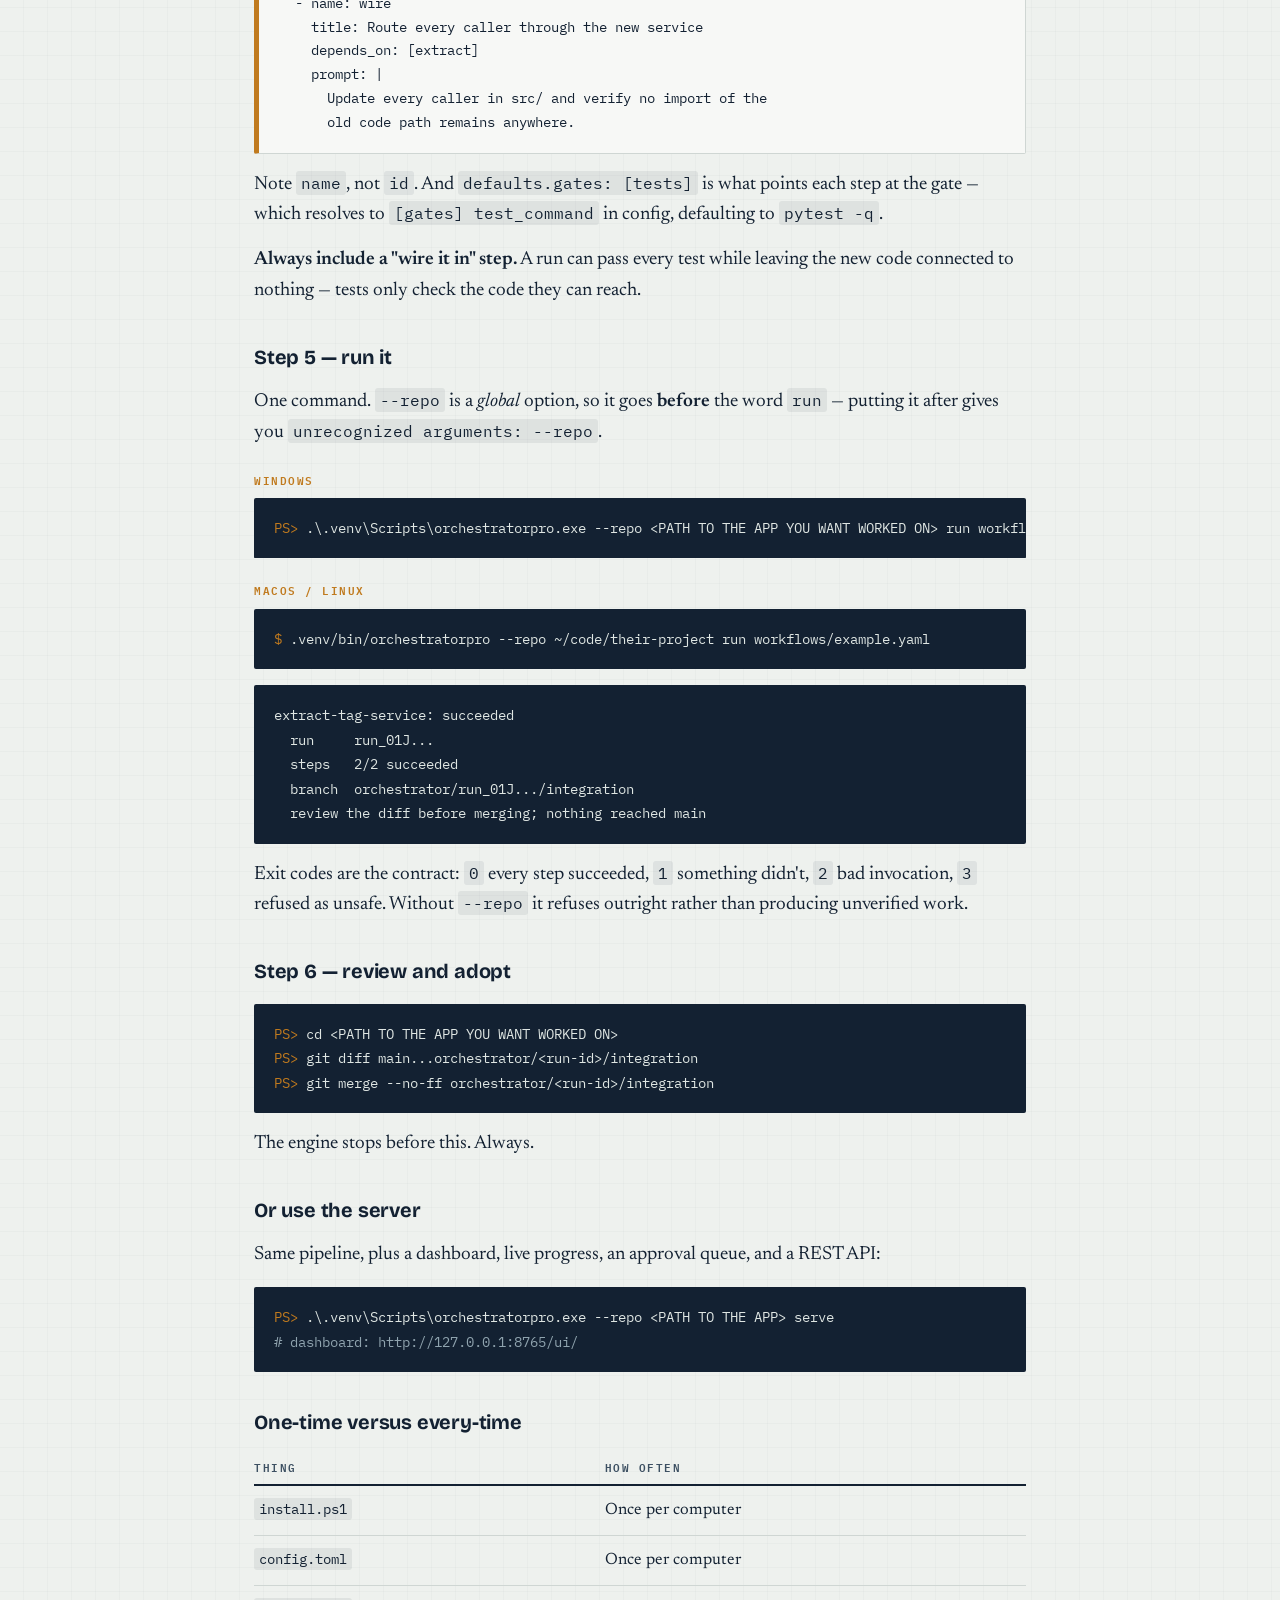
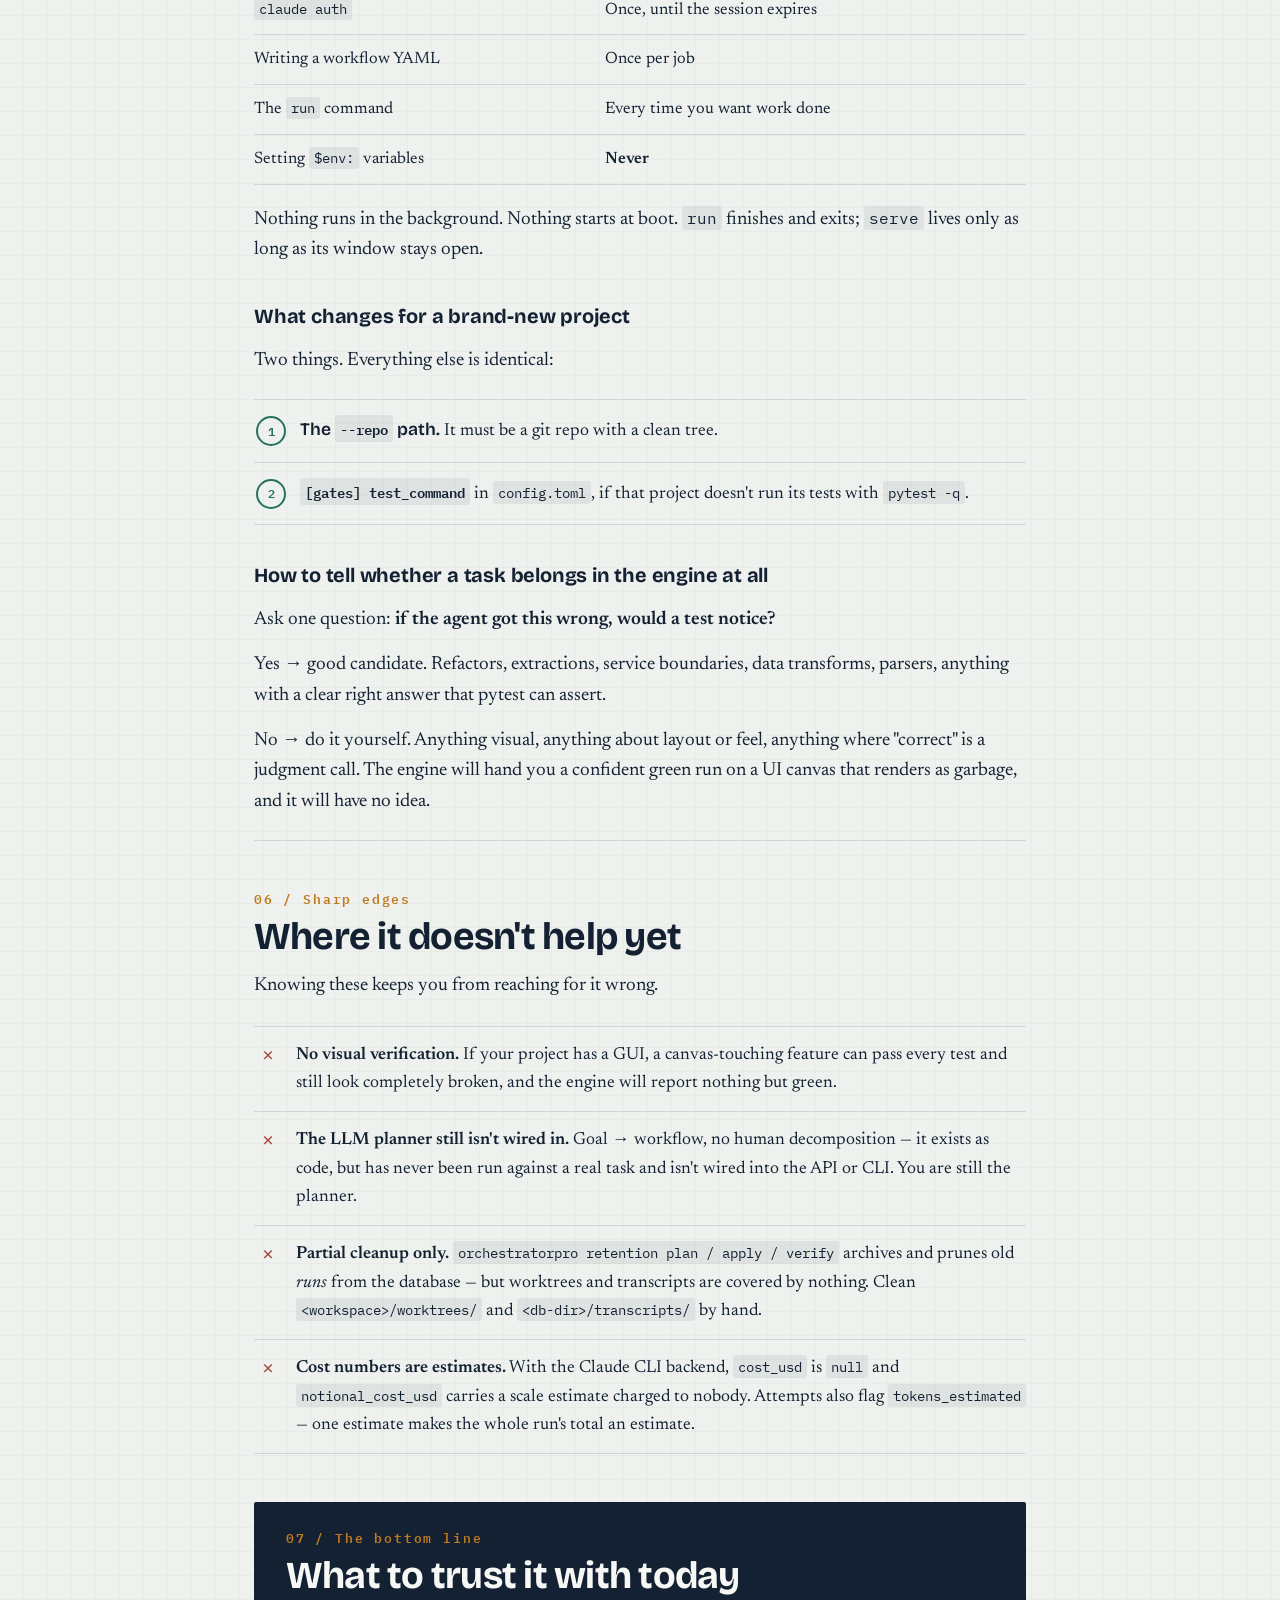
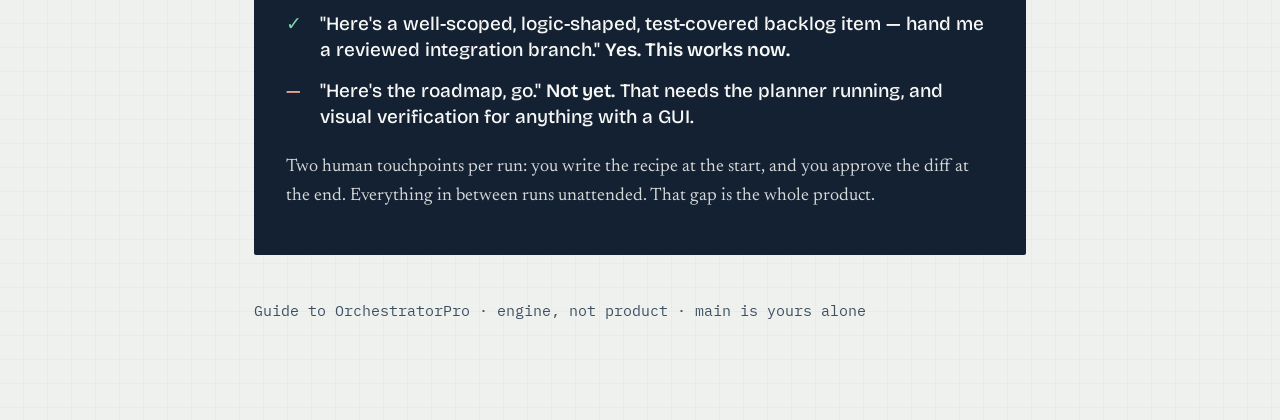
==== commit d1cd6919: "docs: explain command vs path, since 'workflow' and 'workflows' look alike" ====
--- a/OrchestratorPro-guide.html
+++ b/OrchestratorPro-guide.html
@@ -367,6 +367,23 @@
     <p>Command words — <code>version</code>, <code>run</code>, <code>serve</code>, <code>config</code> — are typed <strong>literally</strong>. They are never something you fill in. So <code>orchestratorpro.exe version</code> really is the word <em>version</em>, and it prints:</p>
     <pre class="cmd">orchestratorpro 1.0.0</pre>
     <p>Anything in angle brackets, like <code>&lt;PATH TO YOUR PROJECT&gt;</code>, <em>is</em> a placeholder — replace it, brackets and all.</p>
+
+    <h3>Anatomy of a command</h3>
+    <p>Commands read left to right in three parts. This one confuses everybody the first time, because <code>workflow</code> and <code>workflows</code> are almost the same word doing completely different jobs:</p>
+    <pre class="cmd">.\.venv\Scripts\orchestratorpro.exe   workflow check   workflows\example.yaml
+<span class="c">|                                     |                |
+the program                           command           a real file path
+                                      (group + action)  (folder\file on disk)</span></pre>
+    <ul class="decoder">
+      <li><p class="term">workflow<span>singular</span></p><p class="def">A command group, like <code>config</code> or <code>backup</code>.</p></li>
+      <li><p class="term">check<span>the action</span></p><p class="def">Together they mean "validate a recipe file".</p></li>
+      <li><p class="term">workflows\example.yaml<span>plural</span></p><p class="def">An actual path — the <code>workflows</code> folder inside your clone, and the file inside it. Relative to wherever you currently are, which is why every example has you <code>cd</code> into the clone first.</p></li>
+    </ul>
+    <p>Same idea for the main one — <code>run</code> is the action, the rest is a real path:</p>
+    <pre class="cmd">orchestratorpro.exe   --repo &lt;your project&gt;   run   workflows\smoke.yaml
+<span class="c">|                     |                       |     |
+program               which project to        |     which recipe to follow
+                      work on                 action</span></pre>
 
     <table class="where">
       <tr><th>Command</th><th>What it does</th><th>When</th></tr>
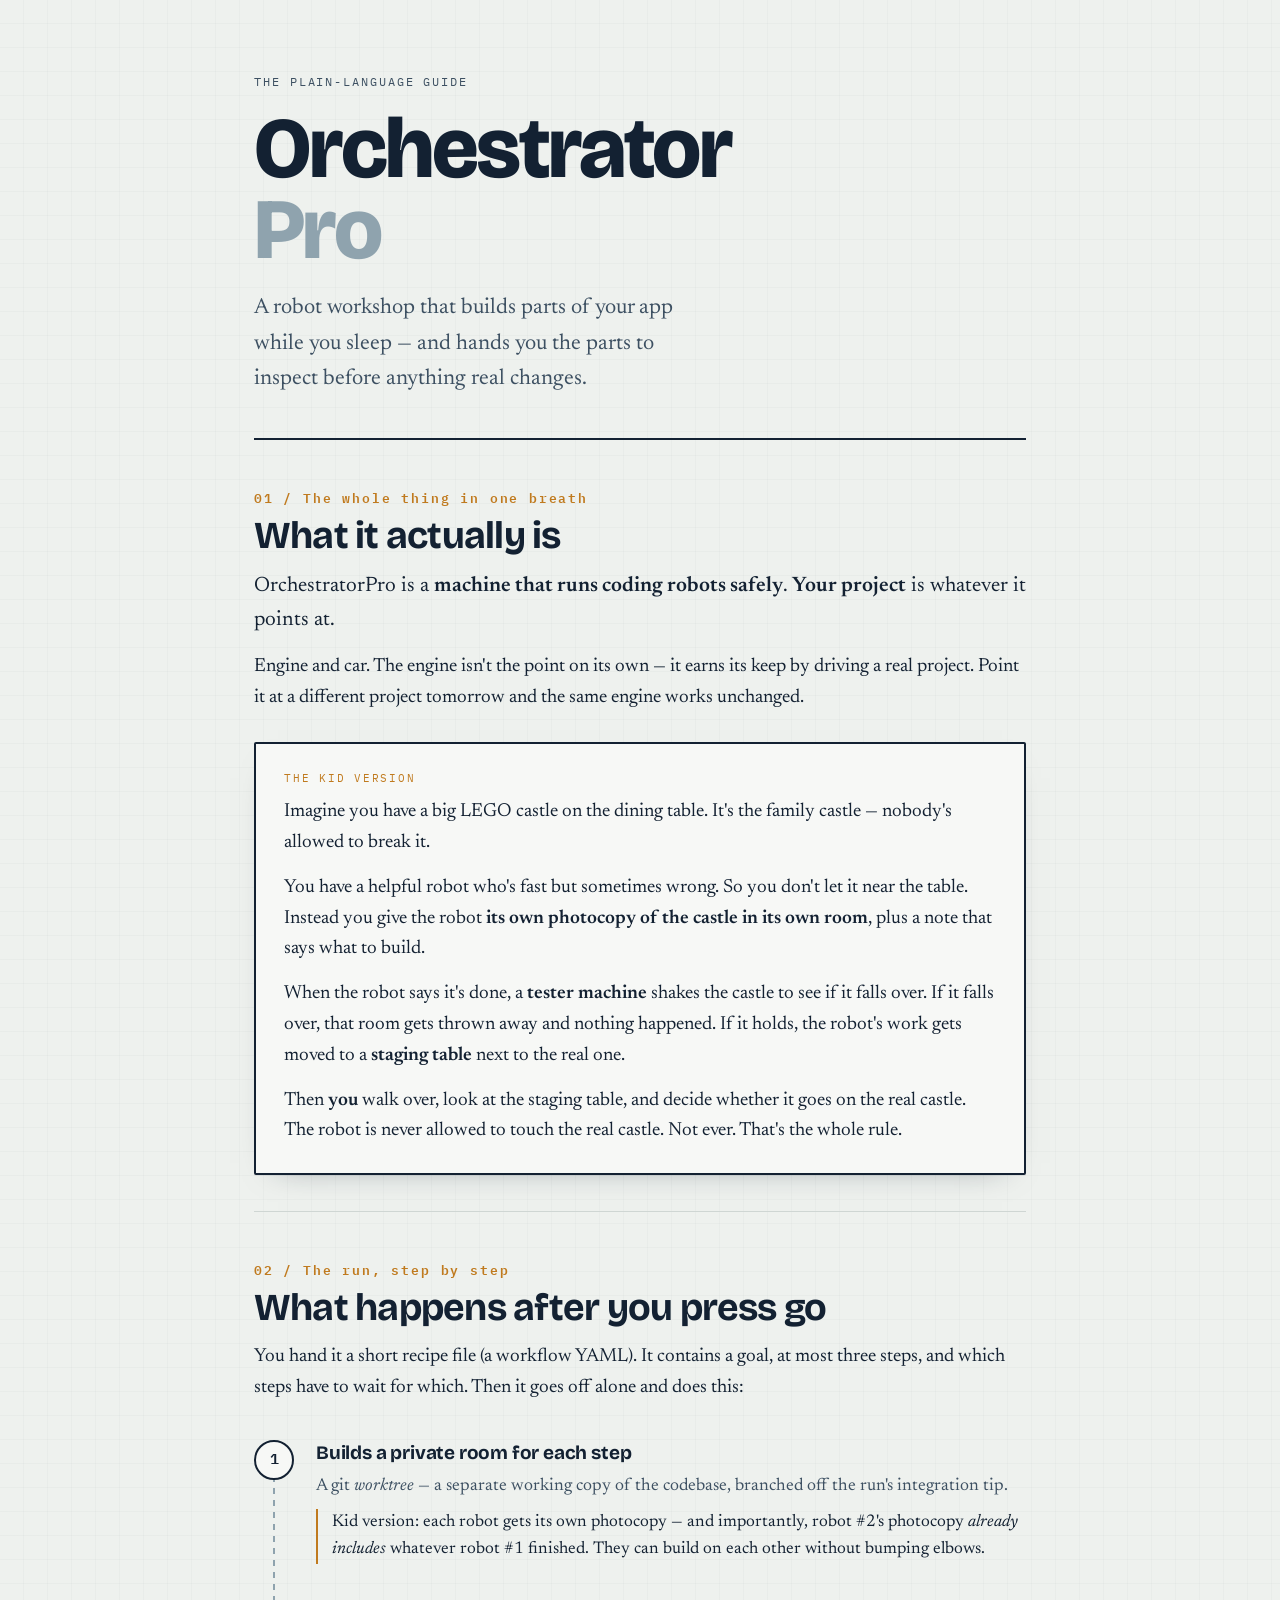
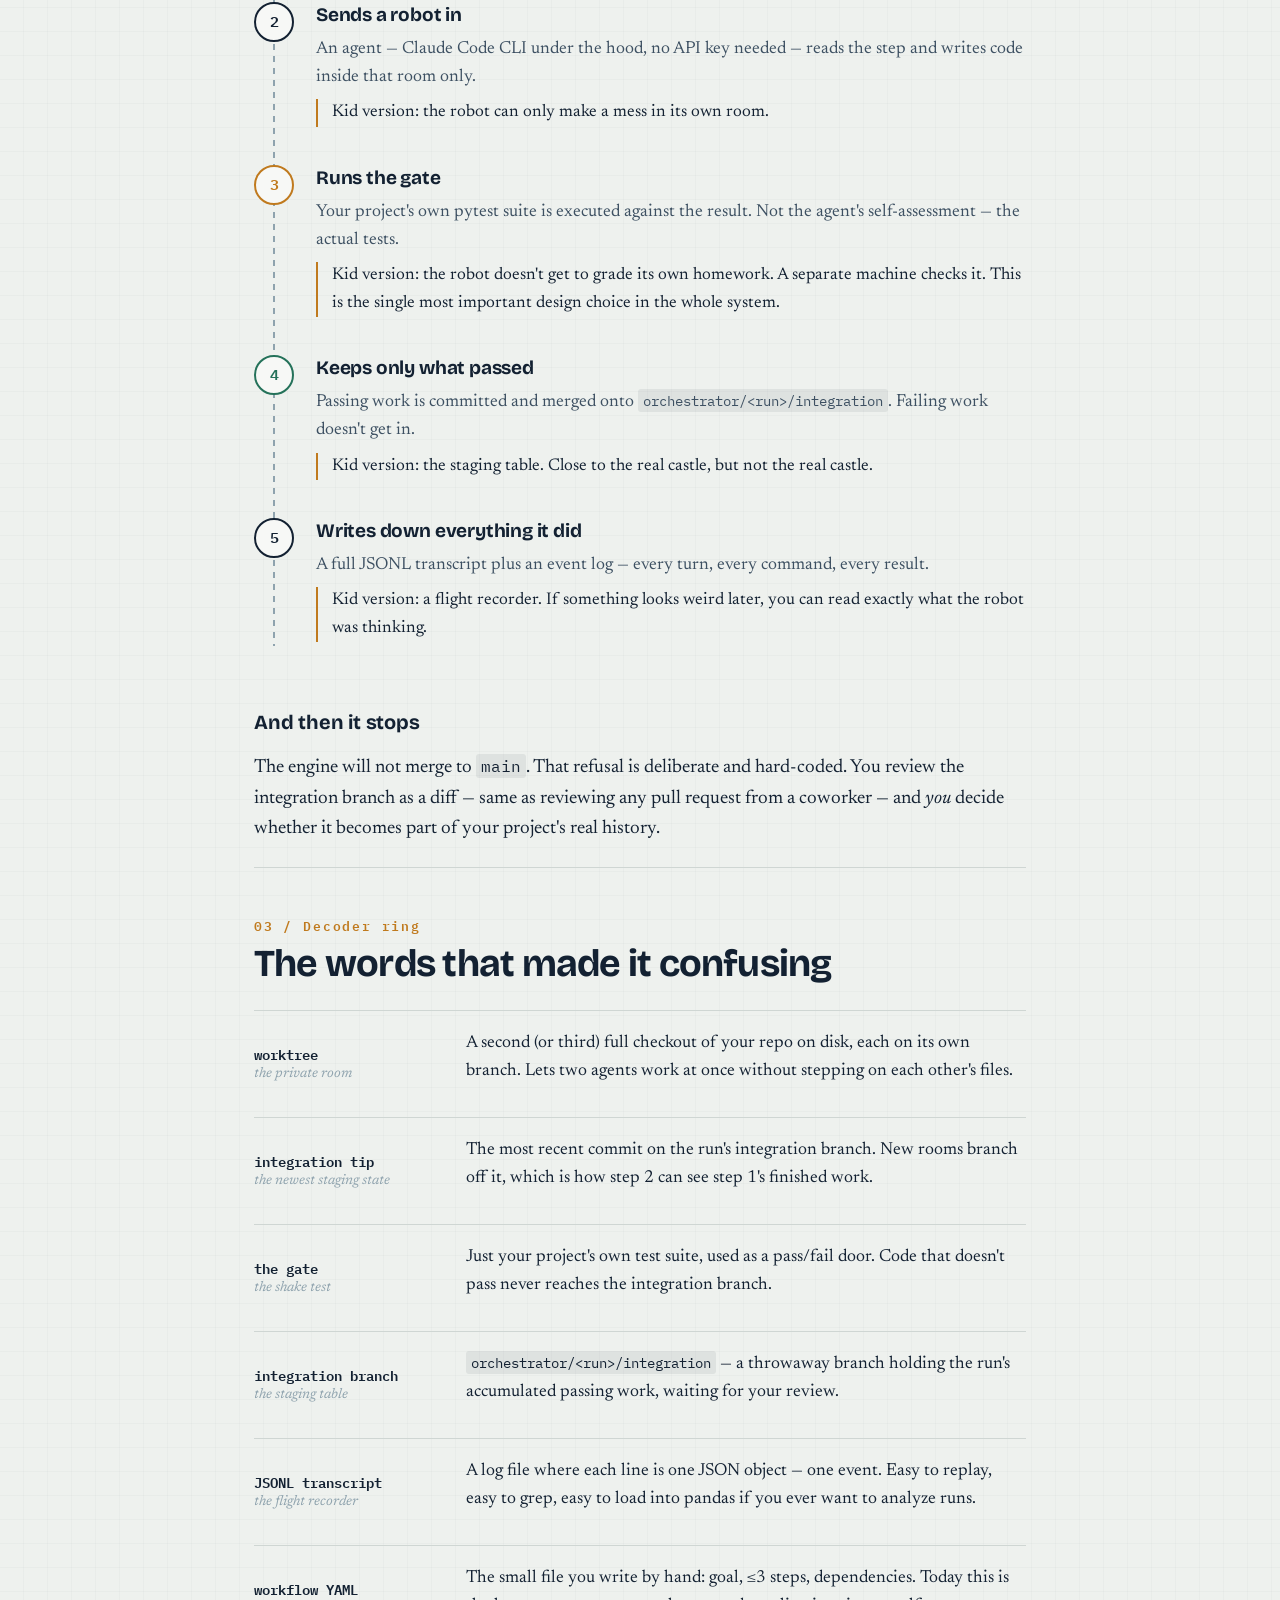
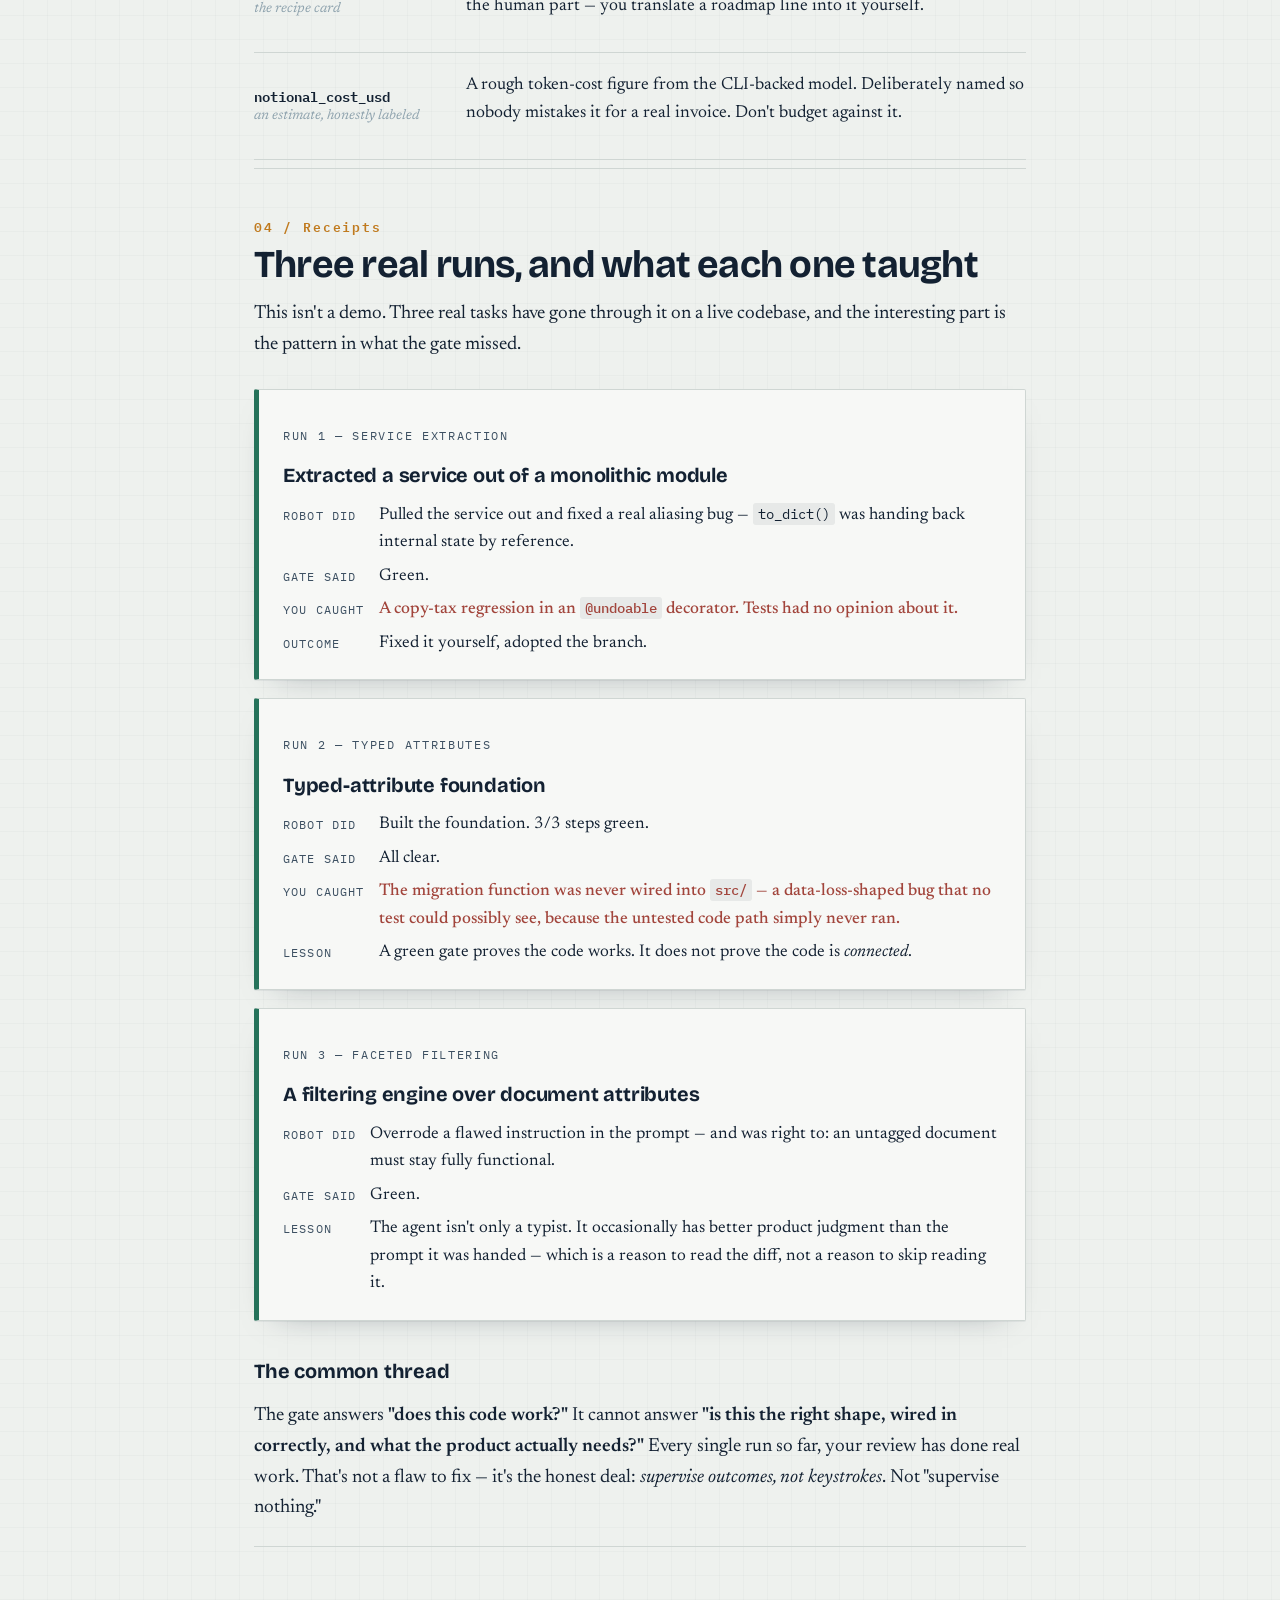
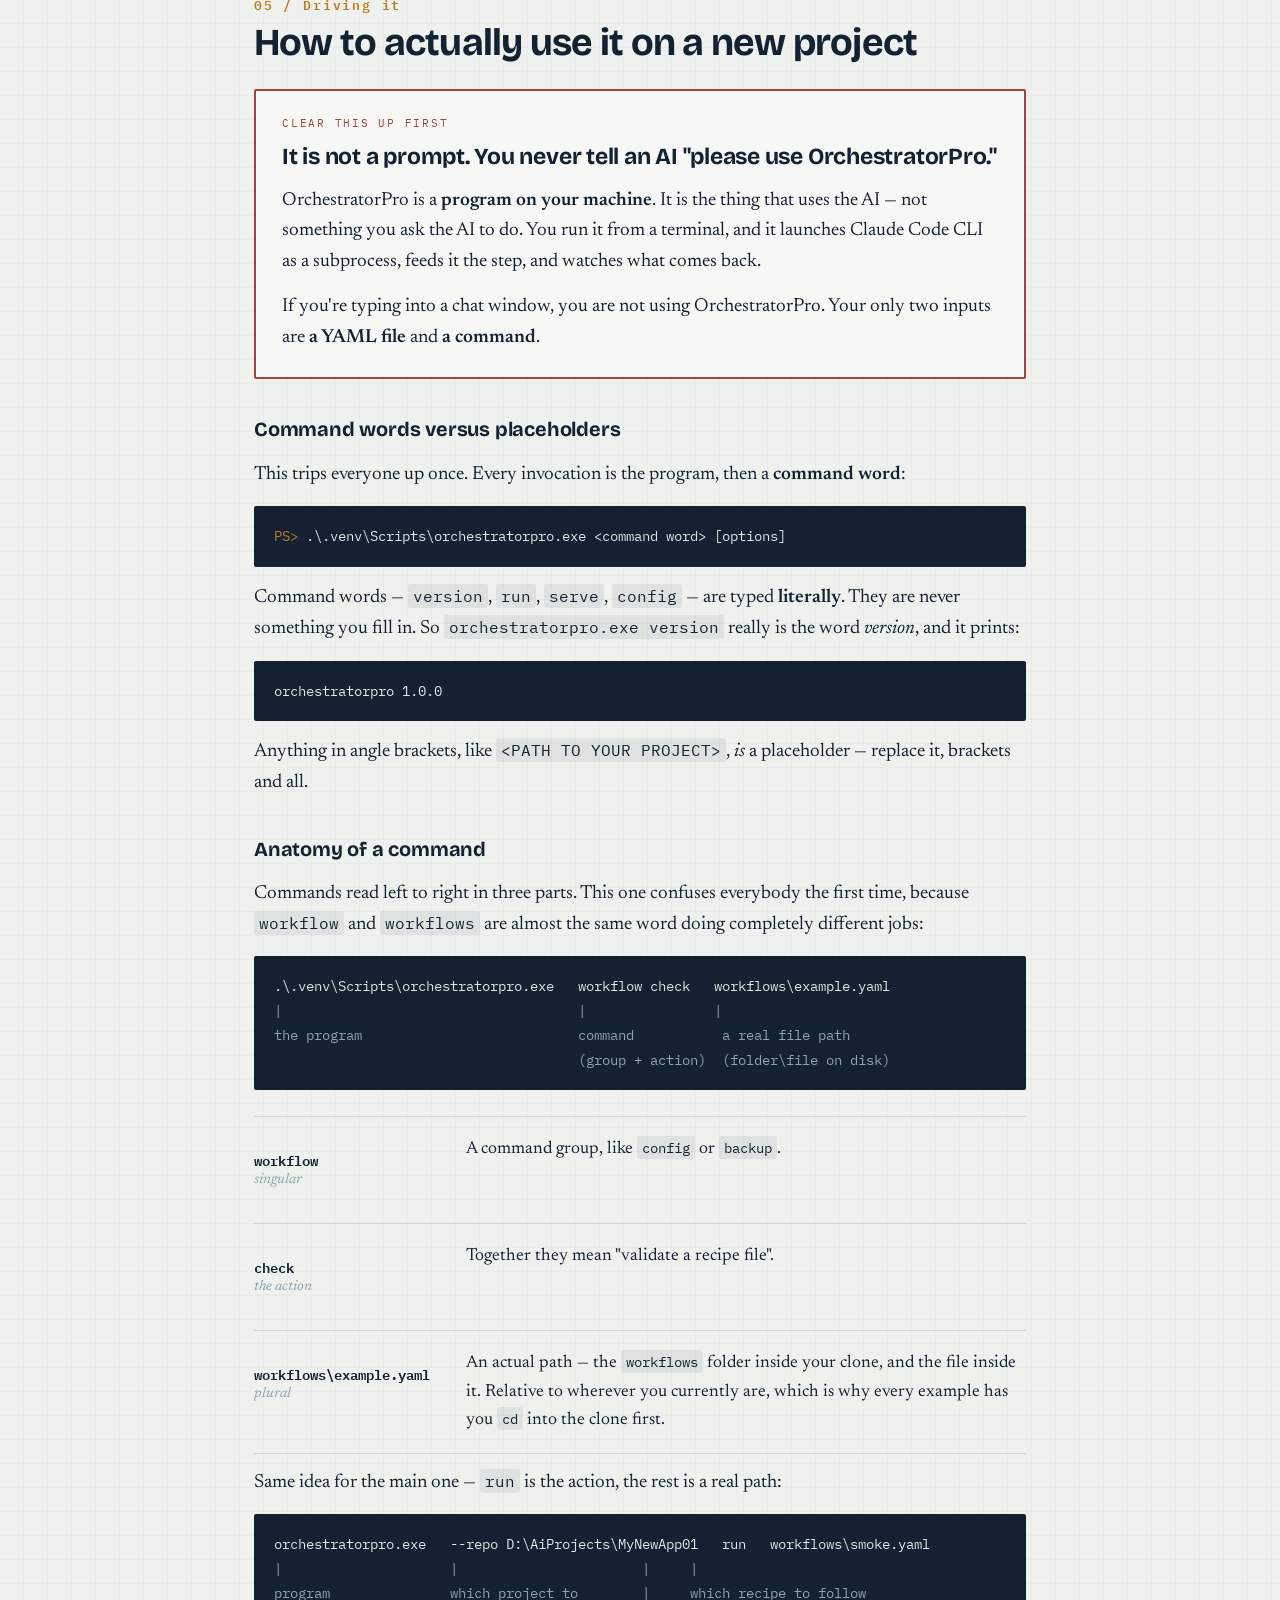
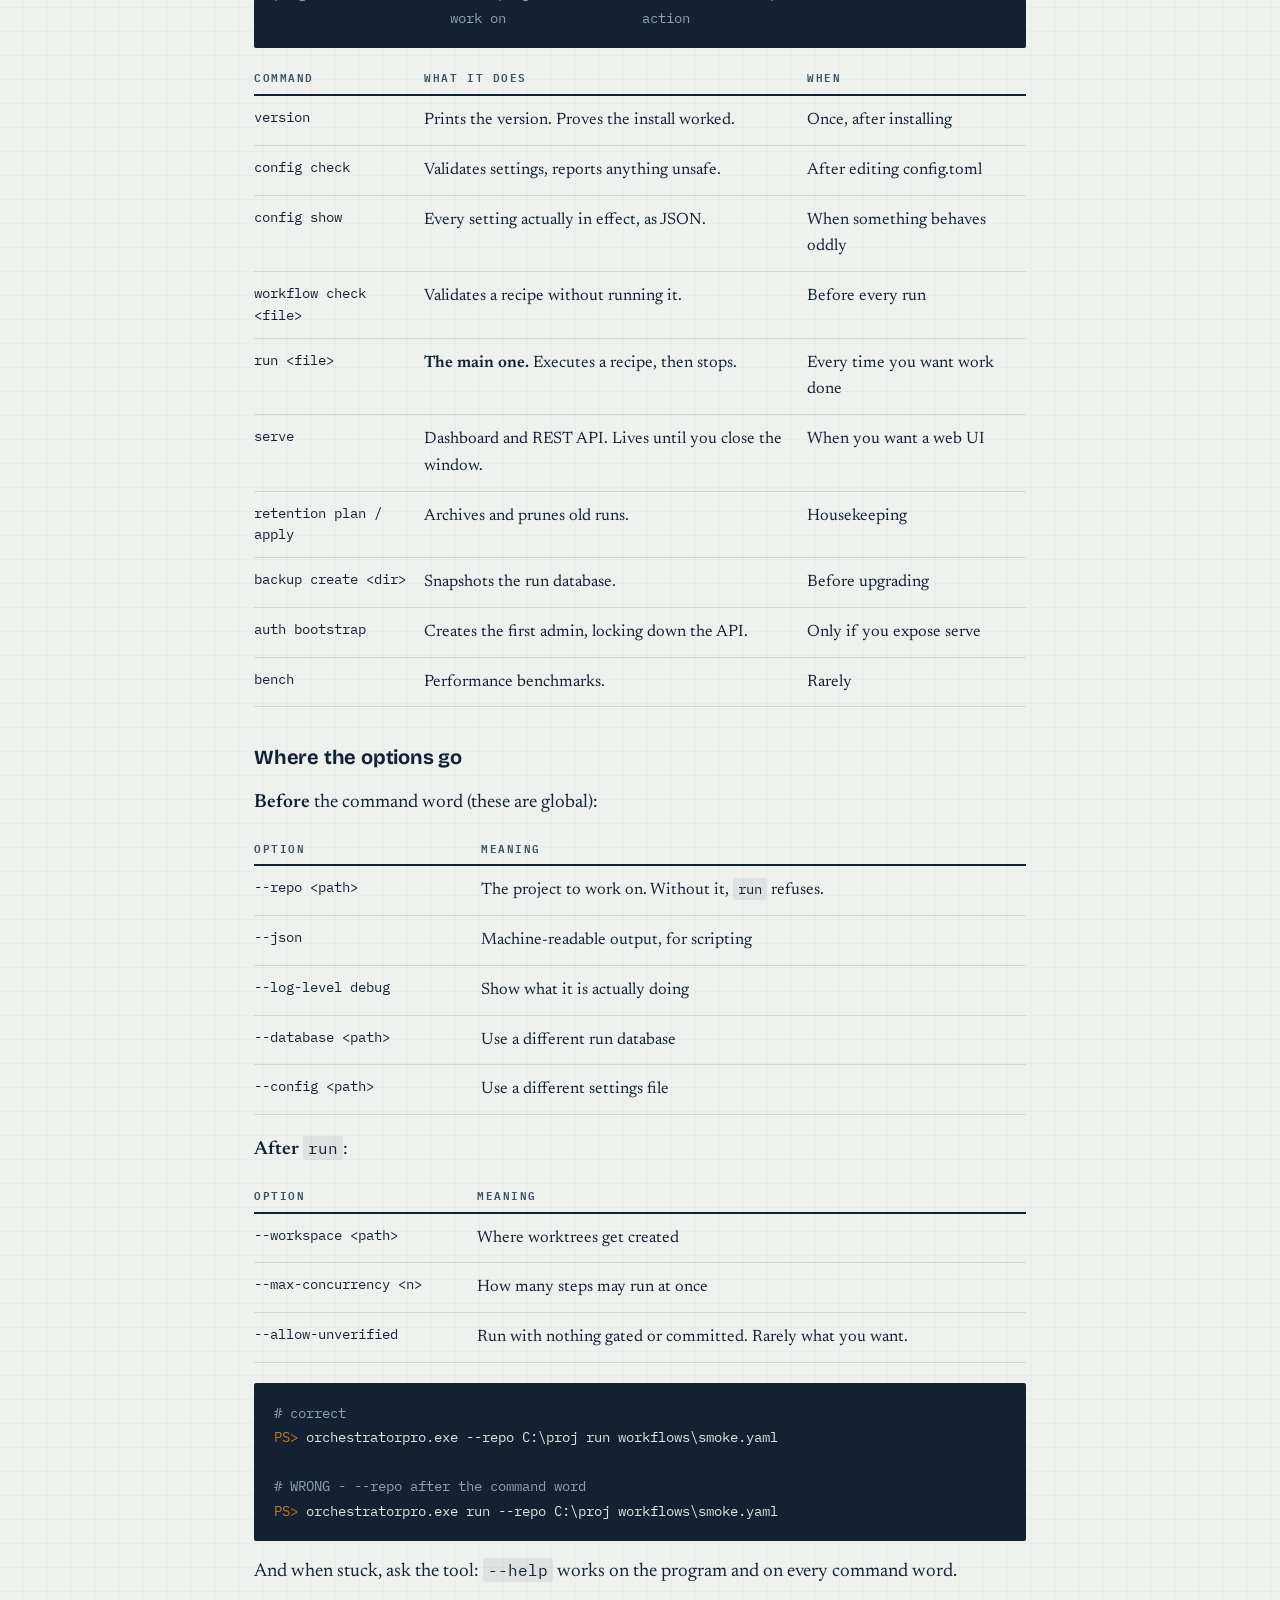
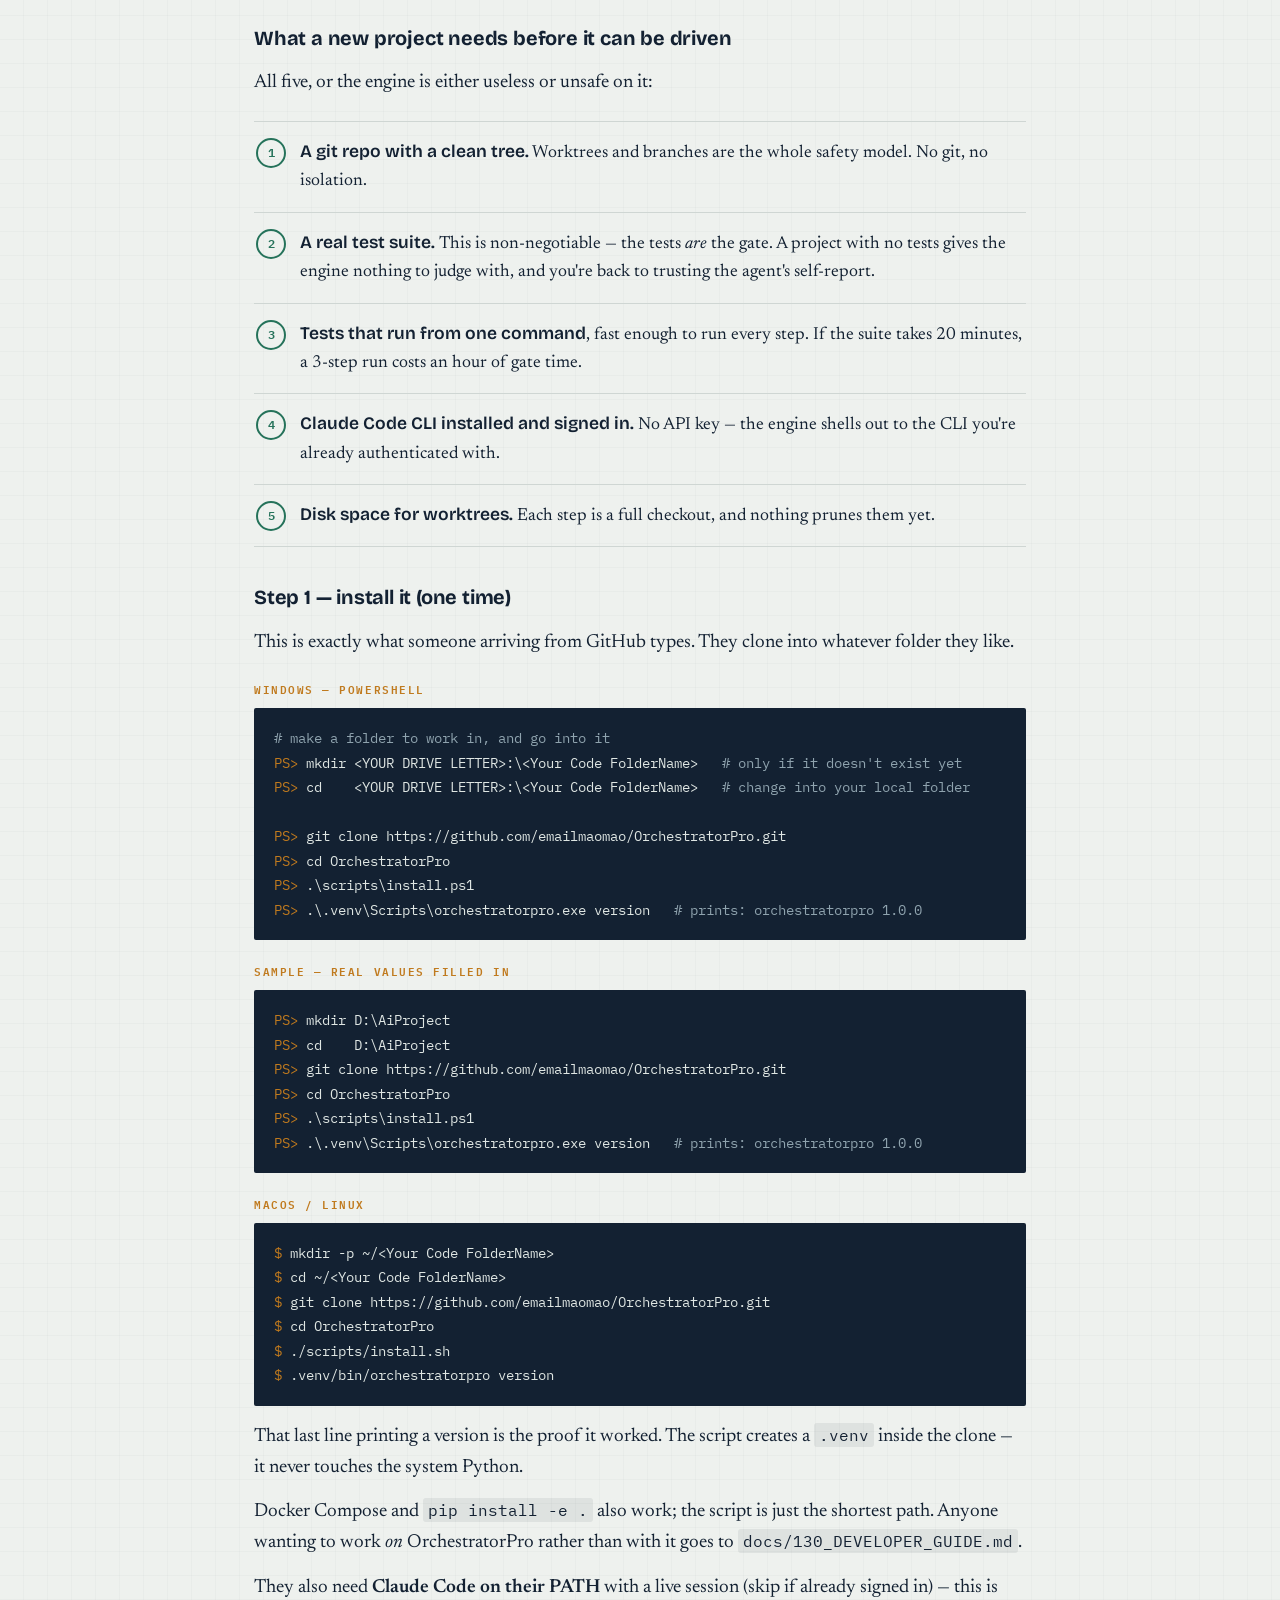
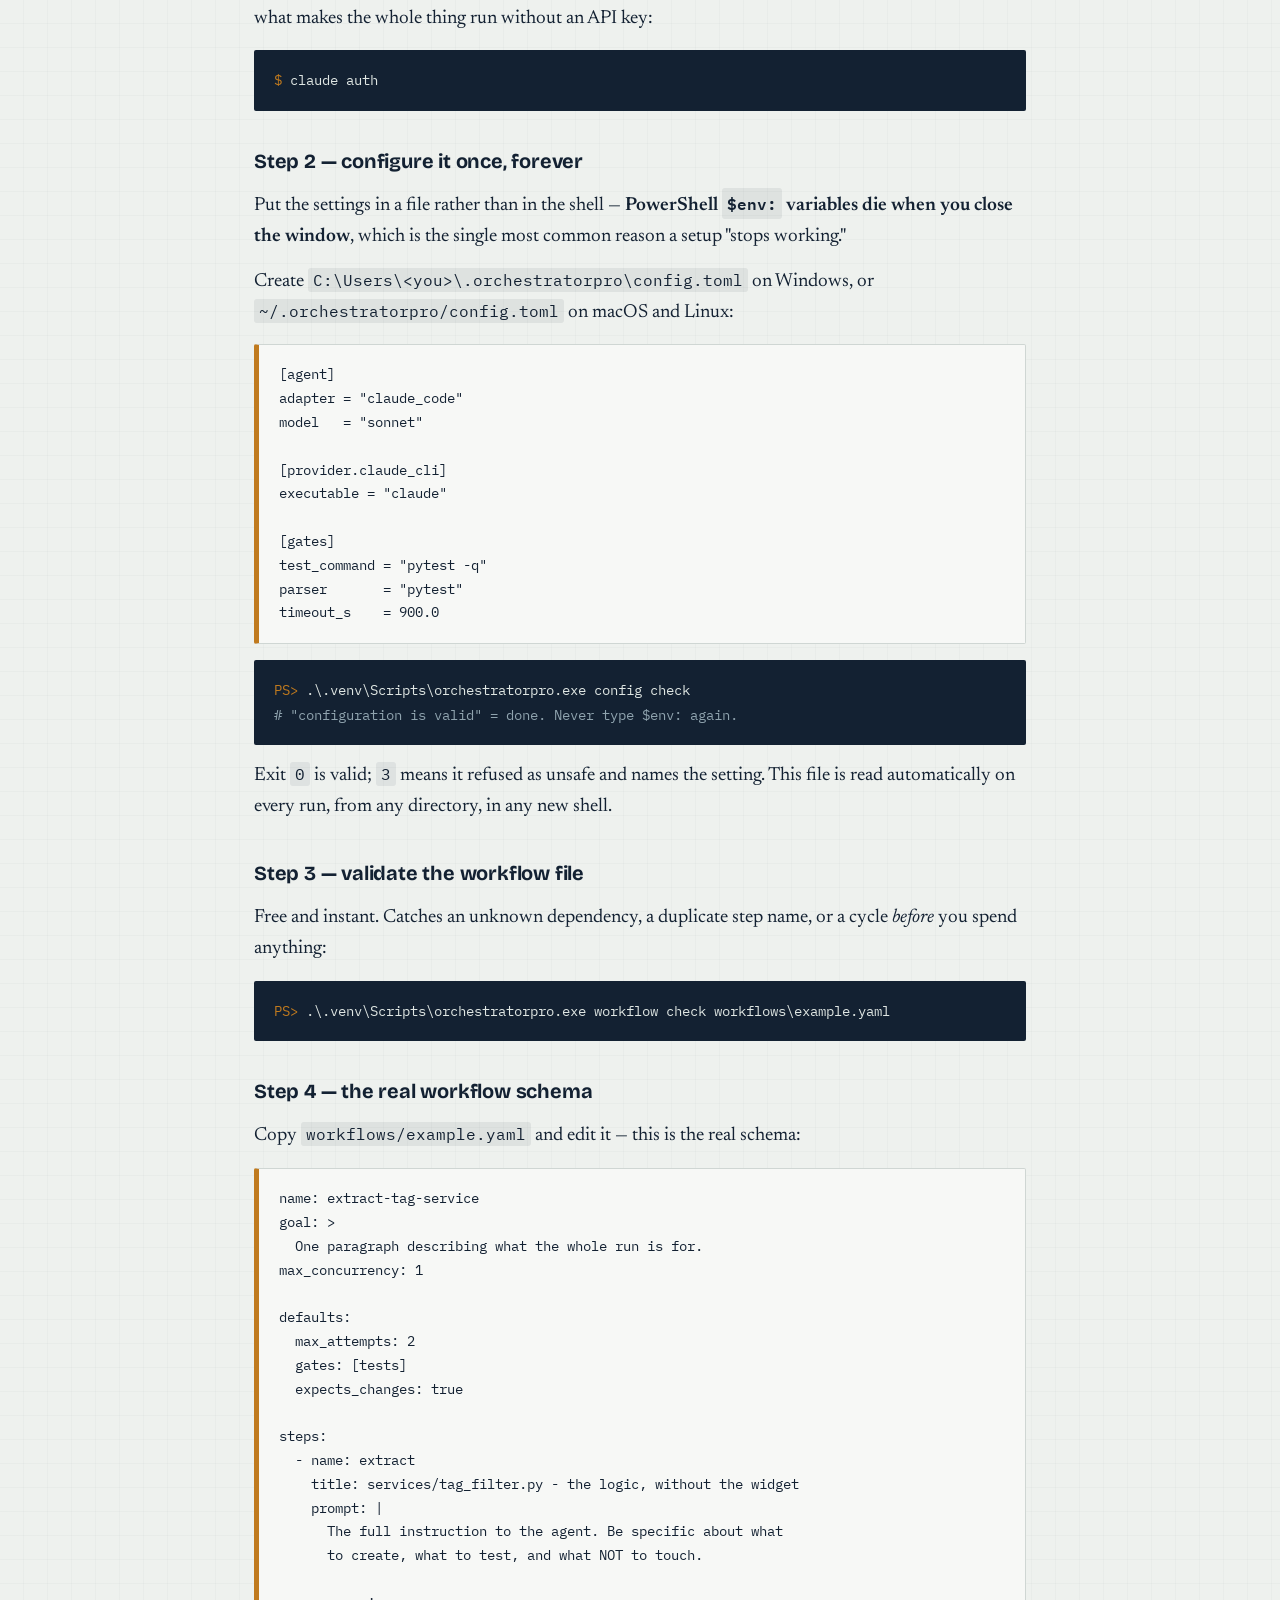
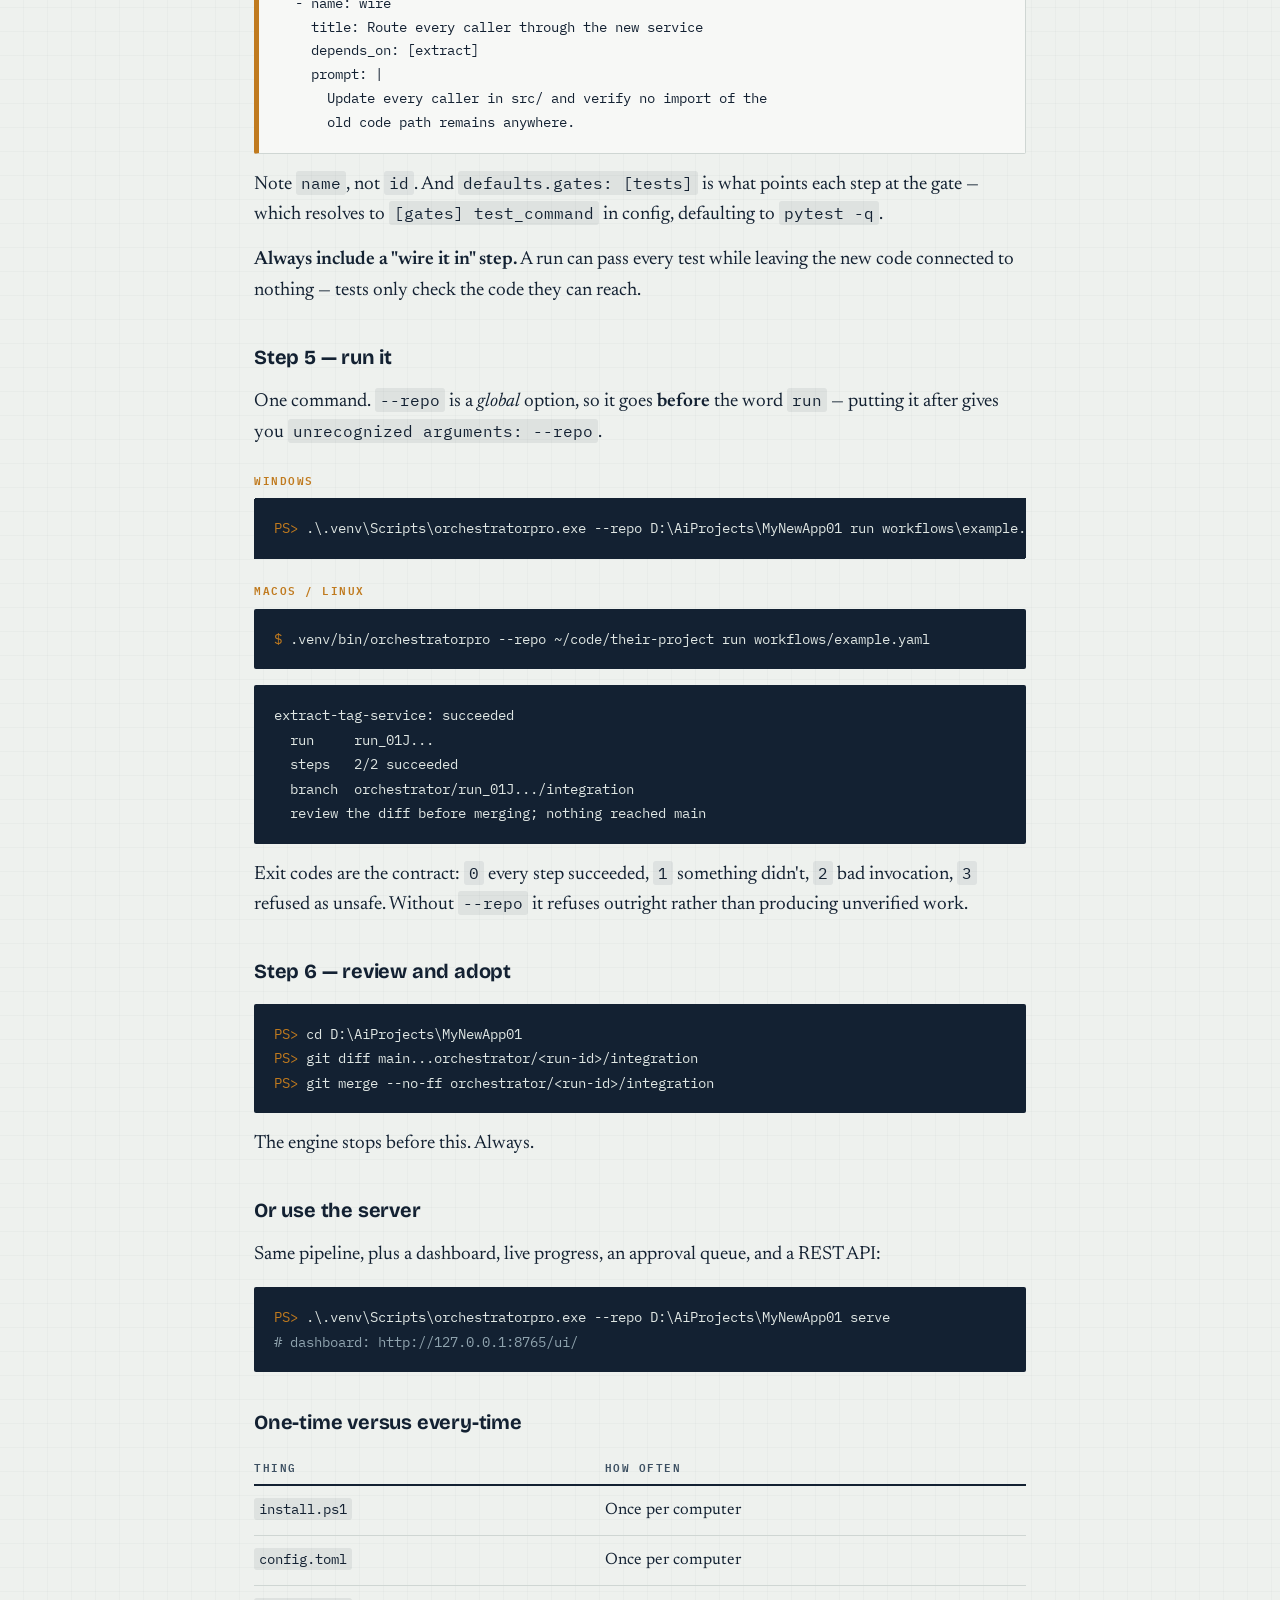
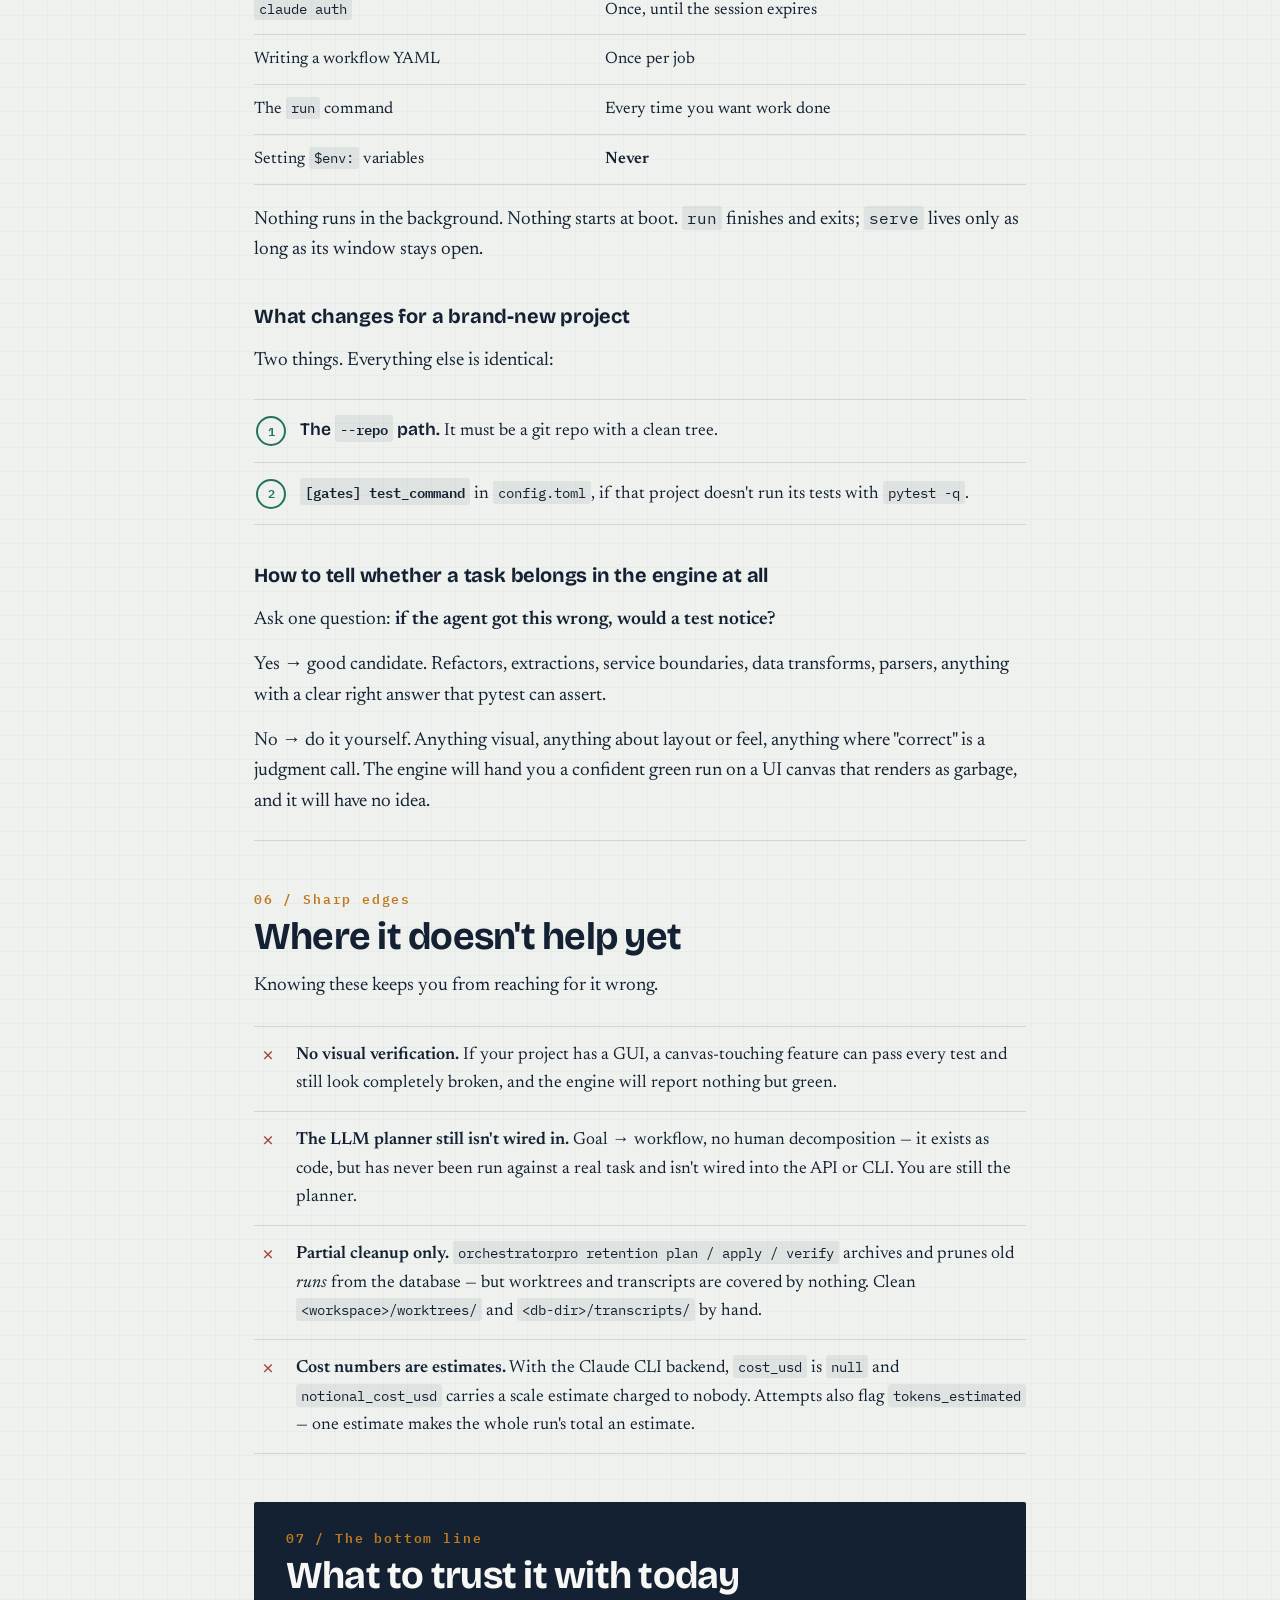
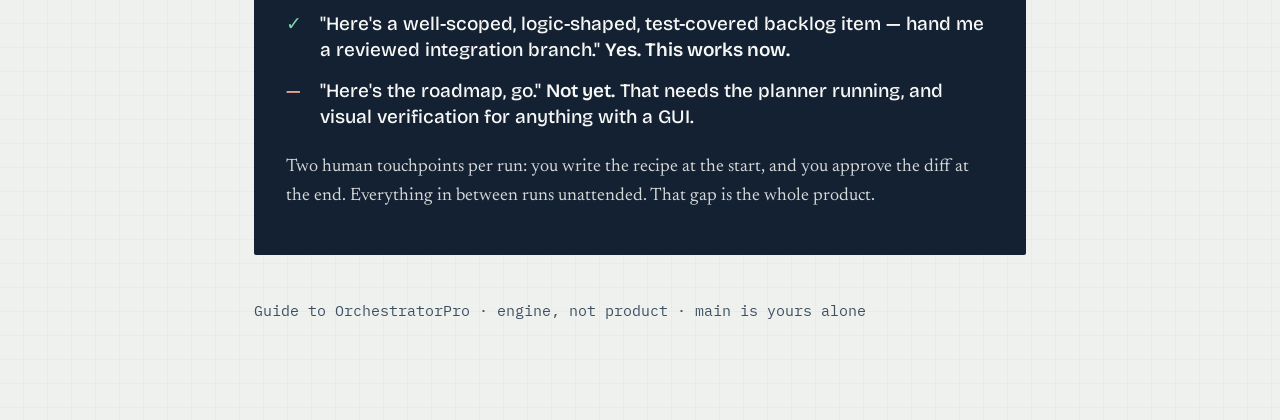
==== commit 71c6a305: "README: use concrete example paths outside the install block" ====
--- a/OrchestratorPro-guide.html
+++ b/OrchestratorPro-guide.html
@@ -380,7 +380,7 @@
       <li><p class="term">workflows\example.yaml<span>plural</span></p><p class="def">An actual path — the <code>workflows</code> folder inside your clone, and the file inside it. Relative to wherever you currently are, which is why every example has you <code>cd</code> into the clone first.</p></li>
     </ul>
     <p>Same idea for the main one — <code>run</code> is the action, the rest is a real path:</p>
-    <pre class="cmd">orchestratorpro.exe   --repo &lt;your project&gt;   run   workflows\smoke.yaml
+    <pre class="cmd">orchestratorpro.exe   --repo D:\AiProjects\MyNewApp01   run   workflows\smoke.yaml
 <span class="c">|                     |                       |     |
 program               which project to        |     which recipe to follow
                       work on                 action</span></pre>
@@ -520,7 +520,7 @@
     <h3>Step 5 — run it</h3>
     <p>One command. <code>--repo</code> is a <em>global</em> option, so it goes <strong>before</strong> the word <code>run</code> — putting it after gives you <code>unrecognized arguments: --repo</code>.</p>
     <p class="oslabel">Windows</p>
-    <pre class="cmd"><span class="p">PS&gt;</span> .\.venv\Scripts\orchestratorpro.exe --repo &lt;PATH TO THE APP YOU WANT WORKED ON&gt; run workflows\example.yaml</pre>
+    <pre class="cmd"><span class="p">PS&gt;</span> .\.venv\Scripts\orchestratorpro.exe --repo D:\AiProjects\MyNewApp01 run workflows\example.yaml</pre>
     <p class="oslabel">macOS / Linux</p>
     <pre class="cmd"><span class="p">$</span> .venv/bin/orchestratorpro --repo ~/code/their-project run workflows/example.yaml</pre>
     <pre class="cmd">extract-tag-service: succeeded
@@ -531,14 +531,14 @@
     <p>Exit codes are the contract: <code>0</code> every step succeeded, <code>1</code> something didn't, <code>2</code> bad invocation, <code>3</code> refused as unsafe. Without <code>--repo</code> it refuses outright rather than producing unverified work.</p>
 
     <h3>Step 6 — review and adopt</h3>
-    <pre class="cmd"><span class="p">PS&gt;</span> cd &lt;PATH TO THE APP YOU WANT WORKED ON&gt;
+    <pre class="cmd"><span class="p">PS&gt;</span> cd D:\AiProjects\MyNewApp01
 <span class="p">PS&gt;</span> git diff main...orchestrator/&lt;run-id&gt;/integration
 <span class="p">PS&gt;</span> git merge --no-ff orchestrator/&lt;run-id&gt;/integration</pre>
     <p>The engine stops before this. Always.</p>
 
     <h3>Or use the server</h3>
     <p>Same pipeline, plus a dashboard, live progress, an approval queue, and a REST API:</p>
-    <pre class="cmd"><span class="p">PS&gt;</span> .\.venv\Scripts\orchestratorpro.exe --repo &lt;PATH TO THE APP&gt; serve
+    <pre class="cmd"><span class="p">PS&gt;</span> .\.venv\Scripts\orchestratorpro.exe --repo D:\AiProjects\MyNewApp01 serve
 <span class="c"># dashboard: http://127.0.0.1:8765/ui/</span></pre>
 
     <h3>One-time versus every-time</h3>
